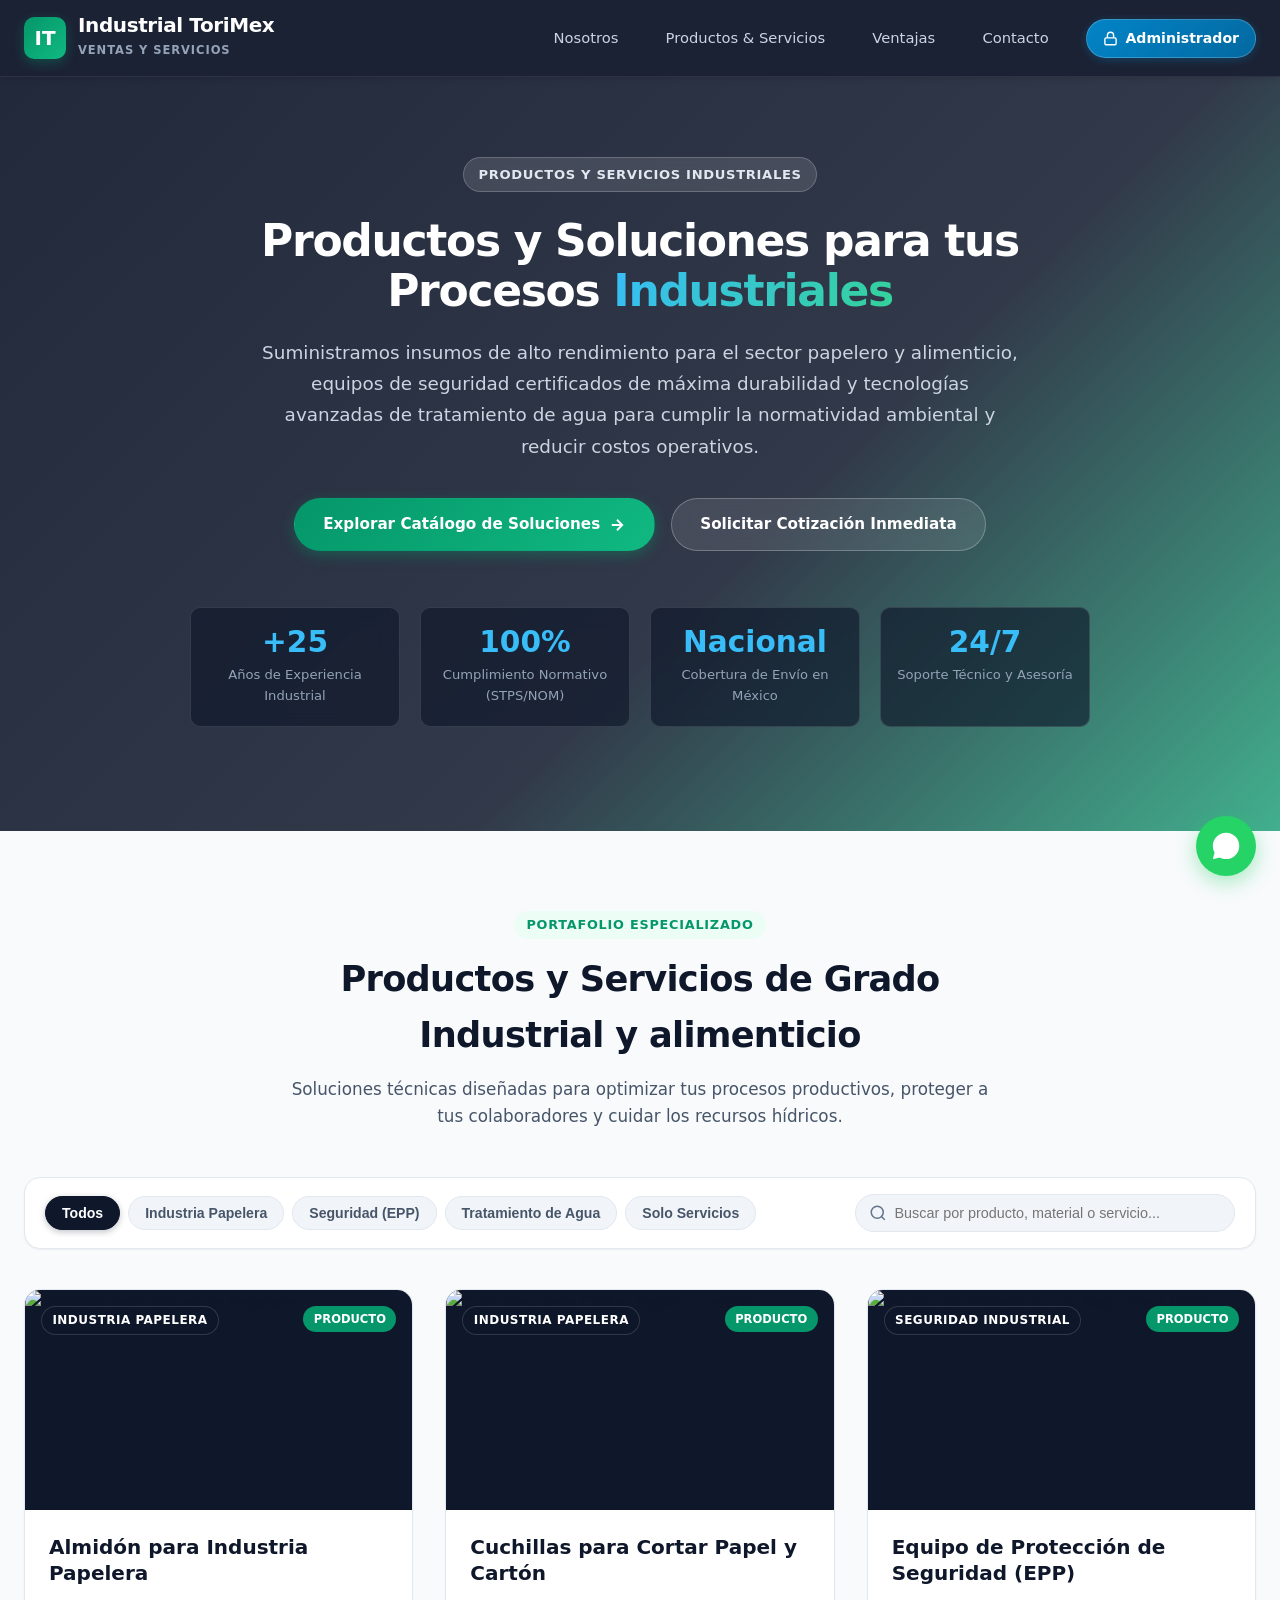
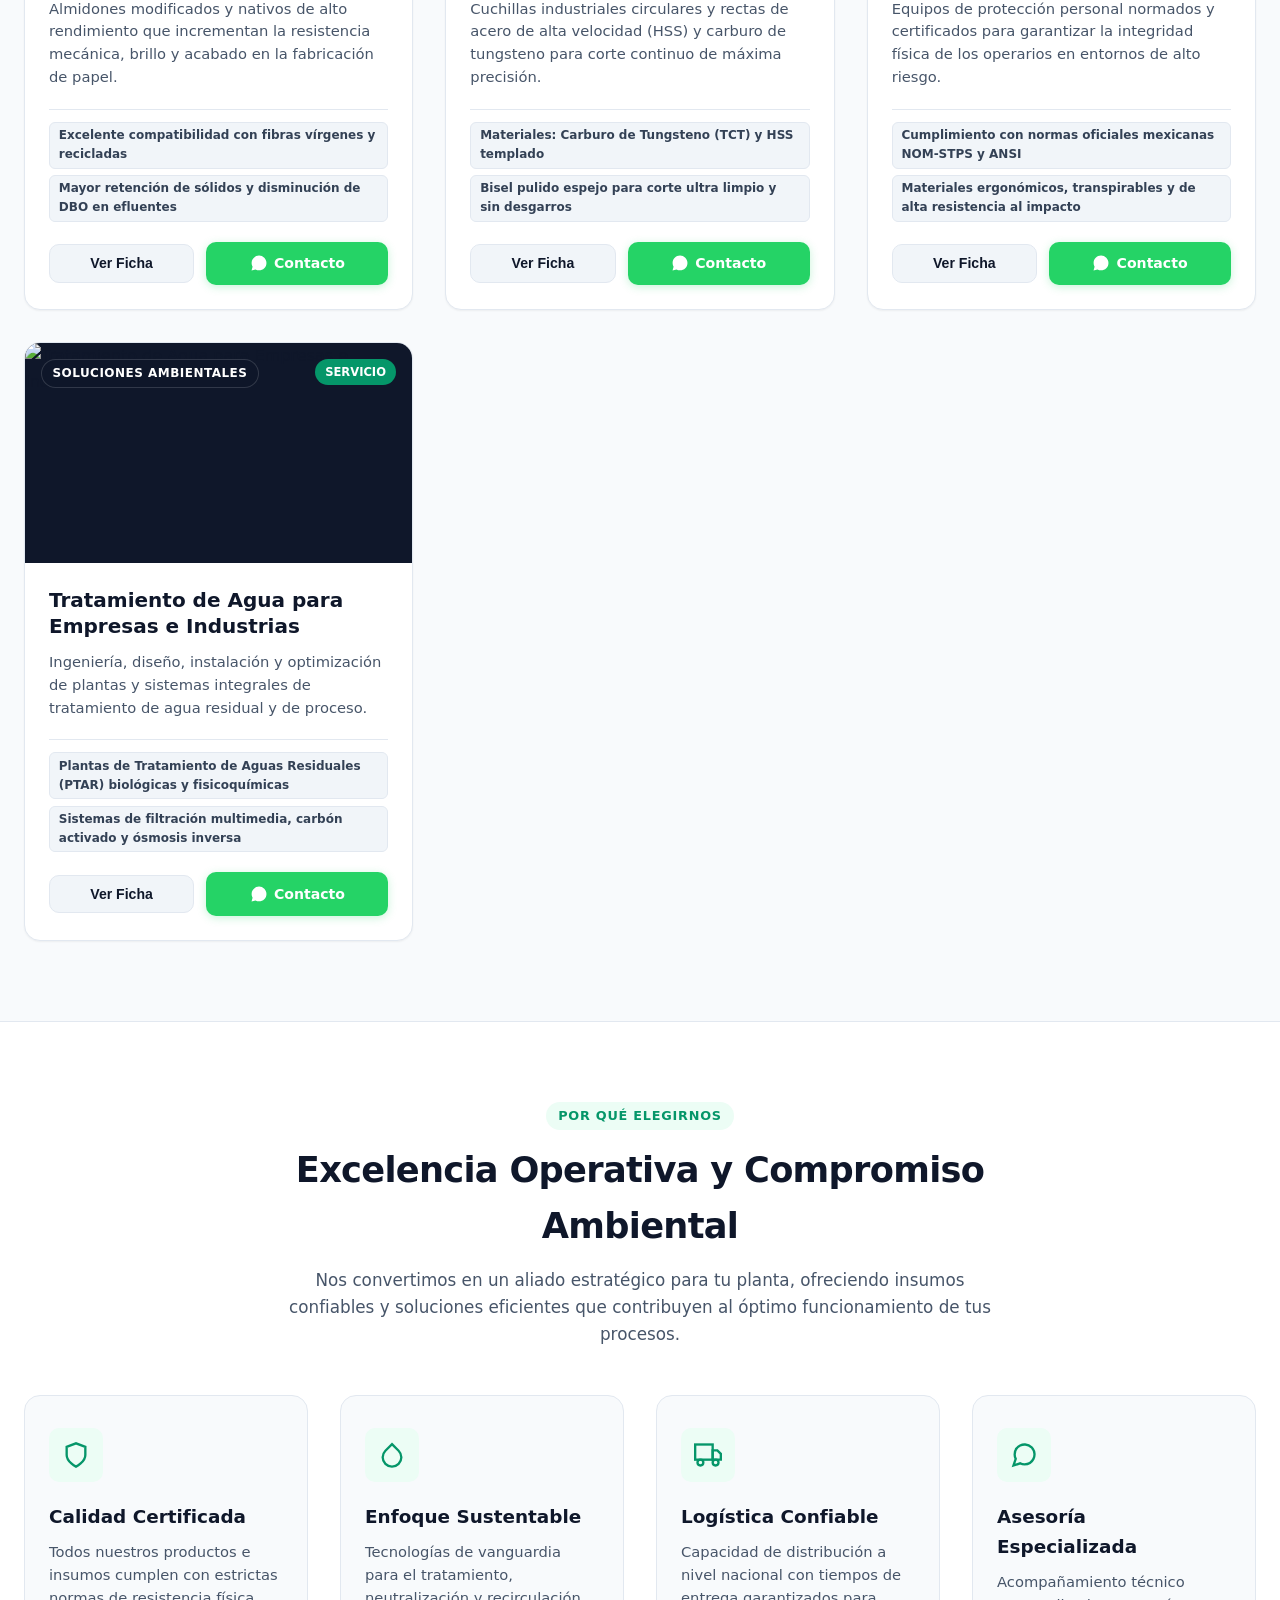
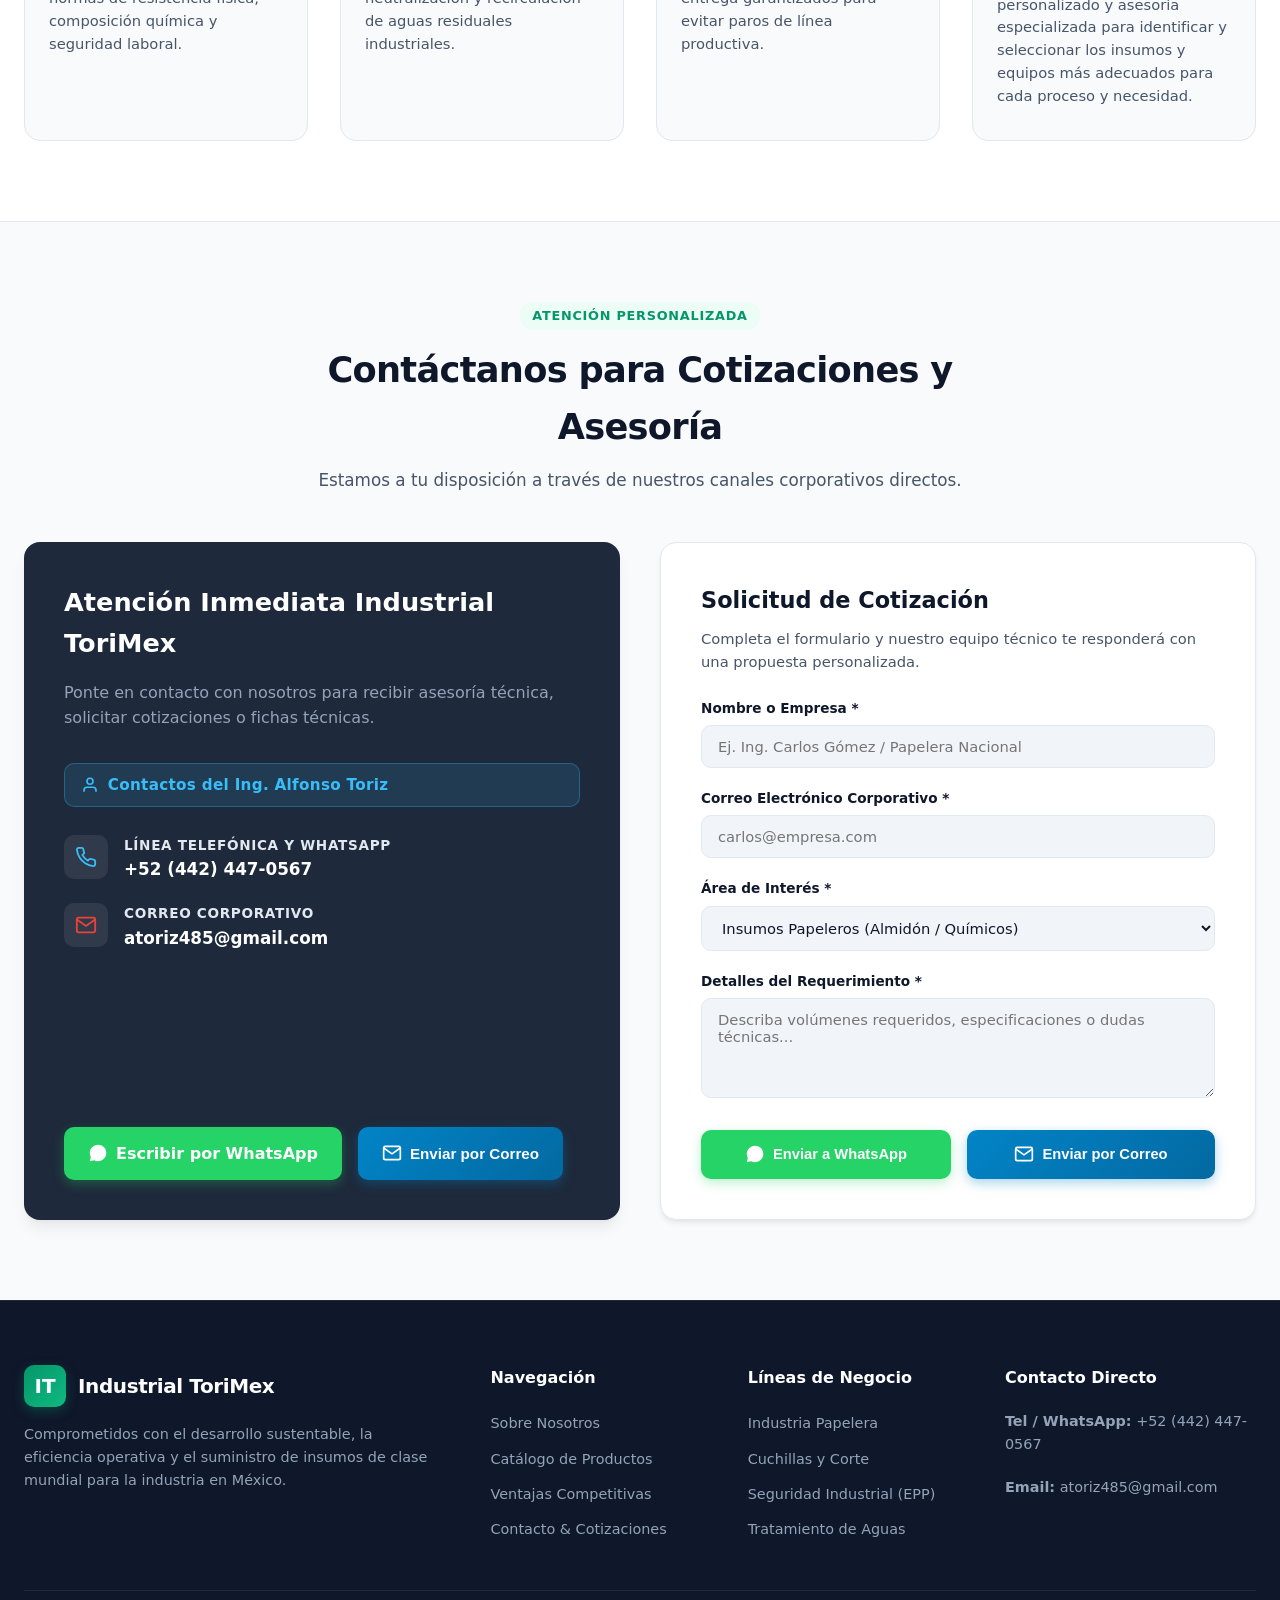
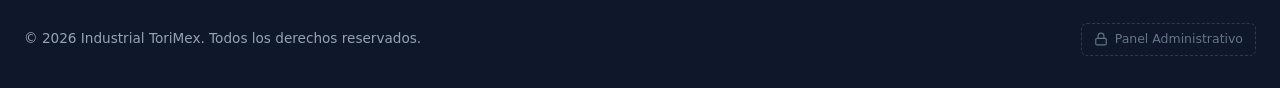
==== index.html @ c9fad685 "Actualizacion de catalago" ====
<!DOCTYPE html>
<html lang="es">
<head>
    <meta charset="UTF-8">
    <meta name="viewport" content="width=device-width, initial-scale=1.0">
    <title>Industrial ToriMex | Insumos Papeleros, Seguridad Industrial y Tratamiento de Agua</title>
    <meta name="description" content="Suministro de insumos especializados para la industria papelera, equipo de protección personal (EPP) y soluciones avanzadas de tratamiento de agua industrial en México.">
    <meta name="theme-color" content="#0F172A">
    
    <!-- Hojas de Estilo -->
    <link rel="stylesheet" href="css/main.css">
    
    <!-- Favicon SVG en línea -->
    <link rel="icon" href="data:image/svg+xml,<svg xmlns='http://www.w3.org/2000/svg' viewBox='0 0 100 100'><rect width='100' height='100' rx='20' fill='%23059669'/><text x='50%' y='65%' font-size='50' font-weight='800' fill='white' text-anchor='middle'>IT</text></svg>">
</head>
<body>

    <!-- ==========================================
         HEADER / NAVEGACIÓN CORPORATIVA
         ========================================== -->
    <header>
        <div class="header-container">
            <a href="#nosotros" class="logo-link">
                <div class="logo-badge">IT</div>
                <div class="logo-text">
                    <h1>Industrial ToriMex</h1>
                    <span>Ventas y Servicios</span>
                </div>
            </a>

            <button class="mobile-toggle" id="mobileMenuToggle" aria-label="Abrir Menú de Navegación">
                <svg viewBox="0 0 24 24" fill="none" stroke-width="2" stroke-linecap="round">
                    <line x1="3" y1="6" x2="21" y2="6"></line>
                    <line x1="3" y1="12" x2="21" y2="12"></line>
                    <line x1="3" y1="18" x2="21" y2="18"></line>
                </svg>
            </button>

            <nav>
                <ul id="navMenu">
                    <li><a href="#nosotros">Nosotros</a></li>
                    <li><a href="#catalogo">Productos & Servicios</a></li>
                    <li><a href="#por-que-nosotros">Ventajas</a></li>
                    <li><a href="#contacto">Contacto</a></li>
                    <li>
                        <a href="admin.html" class="nav-admin-btn" title="Acceder al Panel de Administración">
                            <svg width="15" height="15" viewBox="0 0 24 24" fill="none" stroke="currentColor" stroke-width="2.2"><rect x="3" y="11" width="18" height="11" rx="2" ry="2"></rect><path d="M7 11V7a5 5 0 0 1 10 0v4"></path></svg>
                            Administrador
                        </a>
                    </li>
                </ul>
            </nav>
        </div>
    </header>

    <!-- ==========================================
         HERO SECTION / PROPUESTA DE VALOR
         ========================================== -->
    <section id="nosotros" class="hero">
        <div class="hero-content">
            <div class="hero-badge">
                <span>Productos y Servicios Industriales</span>
            </div>
            <h2>Productos y Soluciones para tus Procesos <span class="highlight">Industriales</span></h2>
            <p>Suministramos insumos de alto rendimiento para el sector papelero y alimenticio, equipos de seguridad certificados de máxima durabilidad y tecnologías avanzadas de tratamiento de agua para cumplir la normatividad ambiental y reducir costos operativos.</p>
            
            <div class="hero-buttons">
                <a href="#catalogo" class="btn btn-primary">
                    Explorar Catálogo de Soluciones
                    <svg width="18" height="18" viewBox="0 0 24 24" fill="none" stroke="currentColor" stroke-width="2.5"><path d="M5 12h14M12 5l7 7-7 7"/></svg>
                </a>
                <a href="#contacto" class="btn btn-secondary">
                    Solicitar Cotización Inmediata
                </a>
            </div>

            <!-- KPIs de Confianza y Solidez -->
            <div class="hero-metrics">
                <div class="metric-card">
                    <div class="metric-num">+25</div>
                    <div class="metric-label">Años de Experiencia Industrial</div>
                </div>
                <div class="metric-card">
                    <div class="metric-num">100%</div>
                    <div class="metric-label">Cumplimiento Normativo (STPS/NOM)</div>
                </div>
                <div class="metric-card">
                    <div class="metric-num">Nacional</div>
                    <div class="metric-label">Cobertura de Envío en México</div>
                </div>
                <div class="metric-card">
                    <div class="metric-num">24/7</div>
                    <div class="metric-label">Soporte Técnico y Asesoría</div>
                </div>
            </div>
        </div>
    </section>

    <!-- ==========================================
         SECCIÓN DE CATÁLOGO DINÁMICO
         ========================================== -->
    <section id="catalogo" class="section-container">
        <div class="section-header">
            <span class="section-tag">Portafolio Especializado</span>
            <h2 class="section-title">Productos y Servicios de Grado Industrial y alimenticio</h2>
            <p class="section-desc">Soluciones técnicas diseñadas para optimizar tus procesos productivos, proteger a tus colaboradores y cuidar los recursos hídricos.</p>
        </div>

        <!-- Barra interactiva de filtros y búsqueda -->
        <div class="catalog-controls">
            <div class="filter-group">
                <button class="filter-btn active" data-category="todos">Todos</button>
                <button class="filter-btn" data-category="papelera">Industria Papelera</button>
                <button class="filter-btn" data-category="seguridad">Seguridad (EPP)</button>
                <button class="filter-btn" data-category="ambiental">Tratamiento de Agua</button>
                <button class="filter-btn" data-category="servicios">Solo Servicios</button>
            </div>

            <div class="search-box">
                <svg class="search-icon" width="18" height="18" viewBox="0 0 24 24" fill="none" stroke="currentColor" stroke-width="2"><circle cx="11" cy="11" r="8"></circle><line x1="21" y1="21" x2="16.65" y2="16.65"></line></svg>
                <input type="text" id="searchInput" placeholder="Buscar por producto, material o servicio...">
            </div>
        </div>

        <!-- Rejilla reactiva donde se inyectan las tarjetas desde js/app.js -->
        <div id="catalogGrid" class="catalog-grid">
            <!-- Renderizado dinámico -->
        </div>
    </section>

    <!-- ==========================================
         SECCIÓN DE VENTAJAS COMPETITIVAS
         ========================================== -->
    <section id="por-que-nosotros" class="why-us-section">
        <div class="section-container">
            <div class="section-header">
                <span class="section-tag">Por Qué Elegirnos</span>
                <h2 class="section-title">Excelencia Operativa y Compromiso Ambiental</h2>
                <p class="section-desc">Nos convertimos en un aliado estratégico para tu planta, ofreciendo insumos confiables y soluciones eficientes que contribuyen al óptimo funcionamiento de tus procesos.</p>
            </div>

            <div class="features-grid">
                <div class="feature-box">
                    <div class="feature-icon-wrap">
                        <svg width="28" height="28" viewBox="0 0 24 24" fill="none" stroke="currentColor" stroke-width="2"><path d="M12 22s8-4 8-10V5l-8-3-8 3v7c0 6 8 10 8 10z"/></svg>
                    </div>
                    <h3>Calidad Certificada</h3>
                    <p>Todos nuestros productos e insumos cumplen con estrictas normas de resistencia física, composición química y seguridad laboral.</p>
                </div>

                <div class="feature-box">
                    <div class="feature-icon-wrap">
                        <svg width="28" height="28" viewBox="0 0 24 24" fill="none" stroke="currentColor" stroke-width="2"><path d="M12 2.69l5.66 5.66a8 8 0 1 1-11.31 0z"/></svg>
                    </div>
                    <h3>Enfoque Sustentable</h3>
                    <p>Tecnologías de vanguardia para el tratamiento, neutralización y recirculación de aguas residuales industriales.</p>
                </div>

                <div class="feature-box">
                    <div class="feature-icon-wrap">
                        <svg width="28" height="28" viewBox="0 0 24 24" fill="none" stroke="currentColor" stroke-width="2"><rect x="1" y="3" width="15" height="13"></rect><polygon points="16 8 20 8 23 11 23 16 16 16 16 8"></polygon><circle cx="5.5" cy="18.5" r="2.5"></circle><circle cx="18.5" cy="18.5" r="2.5"></circle></svg>
                    </div>
                    <h3>Logística Confiable</h3>
                    <p>Capacidad de distribución a nivel nacional con tiempos de entrega garantizados para evitar paros de línea productiva.</p>
                </div>

                <div class="feature-box">
                    <div class="feature-icon-wrap">
                        <svg width="28" height="28" viewBox="0 0 24 24" fill="none" stroke="currentColor" stroke-width="2"><path d="M21 11.5a8.38 8.38 0 0 1-.9 3.8 8.5 8.5 0 0 1-7.6 4.7 8.38 8.38 0 0 1-3.8-.9L3 21l1.9-5.7a8.38 8.38 0 0 1-.9-3.8 8.5 8.5 0 0 1 4.7-7.6 8.38 8.38 0 0 1 3.8-.9h.5a8.48 8.48 0 0 1 8 8v.5z"/></svg>
                    </div>
                    <h3>Asesoría Especializada</h3>
                    <p>Acompañamiento técnico personalizado y asesoría especializada para identificar y seleccionar los insumos y equipos más adecuados para cada proceso y necesidad.</p>
                </div>
            </div>
        </div>
    </section>

    <!-- ==========================================
         SECCIÓN DE CONTACTO
         ========================================== -->
    <section id="contacto" class="section-container">
        <div class="section-header">
            <span class="section-tag">Atención Personalizada</span>
            <h2 class="section-title">Contáctanos para Cotizaciones y Asesoría</h2>
            <p class="section-desc">Estamos a tu disposición a través de nuestros canales corporativos directos.</p>
        </div>

        <div class="contact-grid">
            <!-- Tarjeta de canales directos -->
            <div class="contact-info-card">
                <div>
                    <h3>Atención Inmediata Industrial ToriMex</h3>
                    <p>Ponte en contacto con nosotros para recibir asesoría técnica, solicitar cotizaciones o fichas técnicas.</p>
                    
                    <div class="contact-channels">
                        <!-- Contacto Directo Personalizado -->
                        <div class="contact-lead-person">
                            <svg width="18" height="18" viewBox="0 0 24 24" fill="none" stroke="currentColor" stroke-width="2.2"><path d="M20 21v-2a4 4 0 0 0-4-4H8a4 4 0 0 0-4 4v2"></path><circle cx="12" cy="7" r="4"></circle></svg>
                            <span>Contactos del Ing. Alfonso Toriz</span>
                        </div>

                        <div class="channel-item">
                            <div class="channel-icon">
                                <svg width="22" height="22" viewBox="0 0 24 24" fill="none" stroke="currentColor" stroke-width="2"><path d="M22 16.92v3a2 2 0 0 1-2.18 2 19.79 19.79 0 0 1-8.63-3.07 19.5 19.5 0 0 1-6-6 19.79 19.79 0 0 1-3.07-8.67A2 2 0 0 1 4.11 2h3a2 2 0 0 1 2 1.72 12.84 12.84 0 0 0 .7 2.81 2 2 0 0 1-.45 2.11L8.09 9.91a16 16 0 0 0 6 6l1.27-1.27a2 2 0 0 1 2.11-.45 12.84 12.84 0 0 0 2.81.7A2 2 0 0 1 22 16.92z"/></svg>
                            </div>
                            <div class="channel-text">
                                <strong>Línea Telefónica y WhatsApp</strong>
                                <a href="https://wa.me/5214424470567?text=Hola%2C%20buen%20d%C3%ADa.%20Me%20gustar%C3%ADa%20obtener%20m%C3%A1s%20informaci%C3%B3n%20sobre.%20%C2%BFPodr%C3%ADan%20proporcionarme%20detalles%2C%20por%20favor%3F%20%C2%A1Gracias!" target="_blank" rel="noopener noreferrer">+52 (442) 447-0567</a>
                            </div>
                        </div>

                        <div class="channel-item">
                            <div class="channel-icon" style="color: #EA4335;">
                                <svg width="22" height="22" viewBox="0 0 24 24" fill="none" stroke="currentColor" stroke-width="2"><path d="M4 4h16c1.1 0 2 .9 2 2v12c0 1.1-.9 2-2 2H4c-1.1 0-2-.9-2-2V6c0-1.1.9-2 2-2z"></path><polyline points="22,6 12,13 2,6"></polyline></svg>
                            </div>
                            <div class="channel-text">
                                <strong>Correo Corporativo</strong>
                                <a href="#" id="linkCorporateMail">atoriz485@gmail.com</a>
                            </div>
                        </div>

                    </div>
                </div>

                <div class="contact-direct-actions">
                    <a href="https://wa.me/5214424470567?text=Hola%2C%20buen%20d%C3%ADa.%20Me%20gustar%C3%ADa%20obtener%20m%C3%A1s%20informaci%C3%B3n%20sobre.%20%C2%BFPodr%C3%ADan%20proporcionarme%20detalles%2C%20por%20favor%3F%20%C2%A1Gracias!" target="_blank" rel="noopener noreferrer" class="btn-contact-wa">
                        <svg width="20" height="20" viewBox="0 0 24 24" fill="currentColor"><path d="M12.04 2c-5.46 0-9.91 4.45-9.91 9.91 0 1.75.46 3.45 1.32 4.95L2.05 22l5.25-1.38c1.45.79 3.08 1.21 4.74 1.21 5.46 0 9.91-4.45 9.91-9.91 0-2.65-1.03-5.14-2.9-7.01A9.816 9.816 0 0012.04 2z"/></svg>
                        Escribir por WhatsApp
                    </a>
                    <button type="button" id="btnContactEmailGeneral" class="btn btn-contact-email-choice">
                        <svg width="20" height="20" viewBox="0 0 24 24" fill="none" stroke="currentColor" stroke-width="2"><path d="M4 4h16c1.1 0 2 .9 2 2v12c0 1.1-.9 2-2 2H4c-1.1 0-2-.9-2-2V6c0-1.1.9-2 2-2z"></path><polyline points="22,6 12,13 2,6"></polyline></svg>
                        Enviar por Correo
                    </button>
                </div>
            </div>

            <!-- Formulario de solicitud rápida -->
            <div class="contact-form-card">
                <h3>Solicitud de Cotización</h3>
                <p>Completa el formulario y nuestro equipo técnico te responderá con una propuesta personalizada.</p>

                <form id="contactForm">
                    <div class="form-group">
                        <label class="form-label" for="contactName">Nombre o Empresa *</label>
                        <input type="text" id="contactName" class="form-input" placeholder="Ej. Ing. Carlos Gómez / Papelera Nacional" required>
                    </div>

                    <div class="form-group">
                        <label class="form-label" for="contactEmail">Correo Electrónico Corporativo *</label>
                        <input type="email" id="contactEmail" class="form-input" placeholder="carlos@empresa.com" required>
                    </div>

                    <div class="form-group">
                        <label class="form-label" for="contactTopic">Área de Interés *</label>
                        <select id="contactTopic" class="form-select" required>
                            <option value="Insumos Papeleros (Almidón / Químicos)">Insumos Papeleros (Almidón / Químicos)</option>
                            <option value="Cuchillas de Corte Industrial">Cuchillas de Corte Industrial</option>
                            <option value="Equipos de Protección Personal (EPP)">Equipos de Protección Personal (EPP)</option>
                            <option value="Tratamiento de Agua Residual / PTAR">Tratamiento de Agua Residual / PTAR</option>
                            <option value="Consulta General / Otro">Consulta General / Otro</option>
                        </select>
                    </div>

                    <div class="form-group">
                        <label class="form-label" for="contactMessage">Detalles del Requerimiento *</label>
                        <textarea id="contactMessage" class="form-textarea" placeholder="Describa volúmenes requeridos, especificaciones o dudas técnicas..." required></textarea>
                    </div>

                    <div class="form-submit-actions">
                        <button type="button" id="btnSubmitWhatsApp" class="btn btn-contact-wa">
                            <svg width="20" height="20" viewBox="0 0 24 24" fill="currentColor"><path d="M12.04 2c-5.46 0-9.91 4.45-9.91 9.91 0 1.75.46 3.45 1.32 4.95L2.05 22l5.25-1.38c1.45.79 3.08 1.21 4.74 1.21 5.46 0 9.91-4.45 9.91-9.91 0-2.65-1.03-5.14-2.9-7.01A9.816 9.816 0 0012.04 2z"/></svg>
                            Enviar a WhatsApp
                        </button>
                        <button type="button" id="btnSubmitEmail" class="btn btn-contact-email-choice">
                            <svg width="20" height="20" viewBox="0 0 24 24" fill="none" stroke="currentColor" stroke-width="2"><path d="M4 4h16c1.1 0 2 .9 2 2v12c0 1.1-.9 2-2 2H4c-1.1 0-2-.9-2-2V6c0-1.1.9-2 2-2z"></path><polyline points="22,6 12,13 2,6"></polyline></svg>
                            Enviar por Correo
                        </button>
                    </div>
                </form>
            </div>
        </div>
    </section>

    <!-- ==========================================
         MODAL DE DETALLES Y FICHA TÉCNICA
         ========================================== -->
    <div id="detailModal" class="modal-overlay" role="dialog" aria-modal="true">
        <div class="modal-content">
            <button class="modal-close-btn" id="modalCloseBtn" aria-label="Cerrar modal">&times;</button>
            <div class="modal-grid">
                <div class="modal-img-wrap">
                    <img id="modalImage" src="" alt="Vista del producto">
                </div>
                <div class="modal-info">
                    <span id="modalBadge" class="modal-badge">Categoría</span>
                    <h2 id="modalTitle" class="modal-title">Nombre del Producto</h2>
                    <p id="modalDesc" class="modal-desc">Descripción completa y detallada...</p>
                    
                    <h3 class="modal-specs-title">Aspectos Técnicos y Beneficios:</h3>
                    <ul id="modalSpecsList" class="modal-specs-list">
                        <!-- Items inyectados dinámicamente -->
                    </ul>

                    <div class="modal-actions">
                        <a id="modalWhatsAppBtn" href="#" target="_blank" rel="noopener noreferrer" class="btn-whatsapp-quote" style="flex: 1;">
                            <svg width="18" height="18" viewBox="0 0 24 24" fill="currentColor"><path d="M12.04 2c-5.46 0-9.91 4.45-9.91 9.91 0 1.75.46 3.45 1.32 4.95L2.05 22l5.25-1.38c1.45.79 3.08 1.21 4.74 1.21 5.46 0 9.91-4.45 9.91-9.91 0-2.65-1.03-5.14-2.9-7.01A9.816 9.816 0 0012.04 2z"/></svg>
                            Contacto WhatsApp
                        </a>
                        <button type="button" id="modalMailBtn" class="btn-details" style="flex: 1; display: inline-flex; align-items: center; justify-content: center; gap: 0.4rem; cursor: pointer;">
                            <svg width="18" height="18" viewBox="0 0 24 24" fill="none" stroke="currentColor" stroke-width="2"><path d="M4 4h16c1.1 0 2 .9 2 2v12c0 1.1-.9 2-2 2H4c-1.1 0-2-.9-2-2V6c0-1.1.9-2 2-2z"></path><polyline points="22,6 12,13 2,6"></polyline></svg>
                            Contacto Correo
                        </button>
                    </div>
                </div>
            </div>
        </div>
    </div>

    <!-- ==========================================
         BOTÓN FLOTANTE DE WHATSAPP
         ========================================== -->
    <a href="https://wa.me/5214424470567?text=Hola%2C%20buen%20d%C3%ADa.%20Me%20gustar%C3%ADa%20obtener%20m%C3%A1s%20informaci%C3%B3n%20sobre.%20%C2%BFPodr%C3%ADan%20proporcionarme%20detalles%2C%20por%20favor%3F%20%C2%A1Gracias!" target="_blank" rel="noopener noreferrer" class="floating-whatsapp" aria-label="Contactar por WhatsApp">
        <span class="floating-tooltip">¿Dudas? ¡Escríbenos en WhatsApp!</span>
        <svg viewBox="0 0 24 24">
            <path d="M12.04 2c-5.46 0-9.91 4.45-9.91 9.91 0 1.75.46 3.45 1.32 4.95L2.05 22l5.25-1.38c1.45.79 3.08 1.21 4.74 1.21 5.46 0 9.91-4.45 9.91-9.91 0-2.65-1.03-5.14-2.9-7.01A9.816 9.816 0 0012.04 2z"/>
        </svg>
    </a>

    <!-- ==========================================
         FOOTER CORPORATIVO
         ========================================== -->
    <footer>
        <div class="footer-container">
            <div class="footer-col">
                <div class="logo-link" style="margin-bottom: 1rem;">
                    <div class="logo-badge">IT</div>
                    <div class="logo-text">
                        <h1 style="color: #FFFFFF;">Industrial ToriMex</h1>
                    </div>
                </div>
                <p>Comprometidos con el desarrollo sustentable, la eficiencia operativa y el suministro de insumos de clase mundial para la industria en México.</p>
            </div>

            <div class="footer-col">
                <h4>Navegación</h4>
                <ul class="footer-links">
                    <li><a href="#nosotros">Sobre Nosotros</a></li>
                    <li><a href="#catalogo">Catálogo de Productos</a></li>
                    <li><a href="#por-que-nosotros">Ventajas Competitivas</a></li>
                    <li><a href="#contacto">Contacto & Cotizaciones</a></li>
                </ul>
            </div>

            <div class="footer-col">
                <h4>Líneas de Negocio</h4>
                <ul class="footer-links">
                    <li><a href="#catalogo">Industria Papelera</a></li>
                    <li><a href="#catalogo">Cuchillas y Corte</a></li>
                    <li><a href="#catalogo">Seguridad Industrial (EPP)</a></li>
                    <li><a href="#catalogo">Tratamiento de Aguas</a></li>
                </ul>
            </div>

            <div class="footer-col">
                <h4>Contacto Directo</h4>
                <p><strong>Tel / WhatsApp:</strong> +52 (442) 447-0567</p>
                <p><strong>Email:</strong> <a href="#" id="linkFooterMail" style="color: #94A3B8;">atoriz485@gmail.com</a></p>
            </div>
        </div>

        <div class="footer-bottom">
            <p>&copy; 2026 Industrial ToriMex. Todos los derechos reservados.</p>
            <div>
                <!-- Enlace seguro para administración -->
                <a href="admin.html" class="admin-access-link" title="Acceso al panel de administración">
                    <svg width="14" height="14" viewBox="0 0 24 24" fill="none" stroke="currentColor" stroke-width="2"><rect x="3" y="11" width="18" height="11" rx="2" ry="2"></rect><path d="M7 11V7a5 5 0 0 1 10 0v4"></path></svg>
                    Panel Administrativo
                </a>
            </div>
        </div>
    </footer>

    <!-- ==========================================
         MODAL SELECTOR DE CORREO (GMAIL / OUTLOOK)
         ========================================== -->
    <div id="emailChoiceModal" class="modal-overlay" role="dialog" aria-modal="true">
        <div class="email-choice-card">
            <button class="modal-close-btn" id="emailChoiceCloseBtn" aria-label="Cerrar">&times;</button>
            <div class="email-choice-header">
                <div class="email-choice-icon">
                    <svg width="26" height="26" viewBox="0 0 24 24" fill="none" stroke="currentColor" stroke-width="2"><path d="M4 4h16c1.1 0 2 .9 2 2v12c0 1.1-.9 2-2 2H4c-1.1 0-2-.9-2-2V6c0-1.1.9-2 2-2z"></path><polyline points="22,6 12,13 2,6"></polyline></svg>
                </div>
                <h3>¿Cómo prefieres enviar tu correo?</h3>
                <p>Elige tu plataforma preferida para abrir la redacción directa con tu mensaje preparado:</p>
            </div>

            <div class="email-providers-grid">
                <!-- Opción 1: Gmail -->
                <button type="button" id="choiceGmailBtn" class="provider-btn provider-gmail">
                    <div class="provider-icon-wrap">
                        <svg width="22" height="22" viewBox="0 0 24 24" fill="currentColor"><path d="M24 5.457v13.909c0 .904-.732 1.636-1.636 1.636h-3.819V11.73L12 16.64l-6.545-4.91v9.273H1.636A1.636 1.636 0 0 1 0 19.366V5.457c0-2.023 2.309-3.178 3.927-1.964L5.455 4.64 12 9.548l6.545-4.91 1.528-1.145C21.69 2.28 24 3.434 24 5.457z"/></svg>
                    </div>
                    <div class="provider-info">
                        <strong>Contactar por Gmail</strong>
                        <span>Abrir directamente en Google Mail</span>
                    </div>
                    <span class="provider-arrow">→</span>
                </button>

                <!-- Opción 2: Outlook -->
                <button type="button" id="choiceOutlookBtn" class="provider-btn provider-outlook">
                    <div class="provider-icon-wrap">
                        <svg width="22" height="22" viewBox="0 0 24 24" fill="currentColor"><path d="M24 12c0-6.627-5.373-12-12-12S0 5.373 0 12s5.373 12 12 12 12-5.373 12-12zm-12.75 4.5v-9h2.25v9h-2.25zm5.25-4.5c0 1.242-1.008 2.25-2.25 2.25s-2.25-1.008-2.25-2.25 1.008-2.25 2.25-2.25 2.25 1.008 2.25 2.25z"/></svg>
                    </div>
                    <div class="provider-info">
                        <strong>Contactar por Outlook</strong>
                        <span>Abrir en Microsoft Outlook Web (Hotmail / Office 365)</span>
                    </div>
                    <span class="provider-arrow">→</span>
                </button>

                <!-- Opción 3: Aplicación Predeterminada -->
                <button type="button" id="choiceDefaultAppBtn" class="provider-btn provider-app">
                    <div class="provider-icon-wrap">
                        <svg width="20" height="20" viewBox="0 0 24 24" fill="none" stroke="currentColor" stroke-width="2"><path d="M4 4h16c1.1 0 2 .9 2 2v12c0 1.1-.9 2-2 2H4c-1.1 0-2-.9-2-2V6c0-1.1.9-2 2-2z"></path><polyline points="22,6 12,13 2,6"></polyline></svg>
                    </div>
                    <div class="provider-info">
                        <strong>Otra Aplicación de Correo</strong>
                        <span>Abrir en la app de correo de tu equipo (Windows Mail, Mac, etc.)</span>
                    </div>
                    <span class="provider-arrow">→</span>
                </button>
            </div>
        </div>
    </div>

    <!-- ==========================================
         CONEXIÓN CON BASE DE DATOS (GOOGLE SHEETS)
         ========================================== -->
    <script>
        // URL oficial de Google Apps Script para sincronizar el catálogo
        window.TORIMEX_DB_URL = "https://script.google.com/macros/s/AKfycbwUvHc7aX54b55vd0xGRrrqBdZq8Q-_Esbo7JJpLprOfjSujFWGPUw5fCn9MwVoAxy4/exec";
    </script>
    <script src="js/catalog-data.js"></script>
    <script src="js/app.js"></script>
</body>
</html>
---- css/main.css ----
/* ==========================================================================
   INDUSTRIAL TORIMEX - ESTILOS CORPORATIVOS B2B
   Diseño moderno, responsivo y de alto impacto
   ========================================================================== */

:root {
    /* Paleta Corporativa Principal */
    --primary-navy: #0F172A;       /* Slate 900 - Solidez y profesionalismo */
    --navy-surface: #1E293B;       /* Slate 800 - Fondos oscuros / Navbar */
    --navy-light: #334155;         /* Slate 700 */
    
    /* Acentos Industriales y Sostenibilidad */
    --emerald-green: #059669;      /* Verde sustentable / Tratamiento de agua */
    --emerald-hover: #047857;
    --emerald-soft: #ECFDF5;       /* Fondo tenue para badges ecológicos */
    
    --accent-blue: #0284C7;        /* Azul técnico para botones secundarios */
    --accent-blue-hover: #0369A1;
    
    --whatsapp-green: #25D366;     /* Color oficial WhatsApp */
    --whatsapp-hover: #20BA5A;
    
    /* Neutros y Fondos */
    --bg-main: #F8FAFC;            /* Gris pizarra ultra claro para descanso visual */
    --bg-card: #FFFFFF;            /* Blanco puro para tarjetas */
    --bg-subtle: #F1F5F9;
    --text-primary: #0F172A;       /* Texto principal de alto contraste */
    --text-secondary: #475569;     /* Texto de apoyo */
    --text-muted: #64748B;         /* Metadatos */
    --text-light: #F8FAFC;         /* Texto sobre fondos oscuros */
    
    --border-color: #E2E8F0;
    --border-focus: #38BDF8;
    
    /* Sombras Elevadas y Suaves */
    --shadow-sm: 0 1px 2px 0 rgba(0, 0, 0, 0.05);
    --shadow-md: 0 4px 6px -1px rgba(0, 0, 0, 0.07), 0 2px 4px -2px rgba(0, 0, 0, 0.05);
    --shadow-lg: 0 10px 15px -3px rgba(0, 0, 0, 0.08), 0 4px 6px -4px rgba(0, 0, 0, 0.04);
    --shadow-xl: 0 20px 25px -5px rgba(0, 0, 0, 0.1), 0 8px 10px -6px rgba(0, 0, 0, 0.04);
    
    /* Bordes y Transiciones */
    --radius-sm: 6px;
    --radius-md: 10px;
    --radius-lg: 16px;
    --radius-full: 9999px;
    --transition: all 0.25s cubic-bezier(0.4, 0, 0.2, 1);
}

/* Reset Moderno */
*, *::before, *::after {
    margin: 0;
    padding: 0;
    box-sizing: border-box;
}

html {
    scroll-behavior: smooth;
    font-size: 16px;
}

body {
    font-family: system-ui, -apple-system, BlinkMacSystemFont, 'Segoe UI', Roboto, Helvetica, Arial, sans-serif;
    background-color: var(--bg-main);
    color: var(--text-primary);
    line-height: 1.6;
    overflow-x: hidden;
    -webkit-font-smoothing: antialiased;
}

img {
    max-width: 100%;
    height: auto;
    display: block;
}

a {
    text-decoration: none;
    color: inherit;
    transition: var(--transition);
}

/* ==========================================================================
   HEADER Y NAVEGACIÓN
   ========================================================================== */
header {
    background-color: rgba(15, 23, 42, 0.95);
    backdrop-filter: blur(12px);
    -webkit-backdrop-filter: blur(12px);
    color: var(--text-light);
    position: sticky;
    top: 0;
    z-index: 1000;
    border-bottom: 1px solid rgba(255, 255, 255, 0.08);
    box-shadow: var(--shadow-md);
}

.header-container {
    max-width: 1280px;
    margin: 0 auto;
    padding: 0.9rem 1.5rem;
    display: flex;
    align-items: center;
    justify-content: space-between;
}

.logo-link {
    display: flex;
    align-items: center;
    gap: 0.75rem;
}

.logo-badge {
    background: linear-gradient(135deg, var(--emerald-green), #10B981);
    color: #FFFFFF;
    font-weight: 800;
    font-size: 1.25rem;
    width: 42px;
    height: 42px;
    border-radius: var(--radius-md);
    display: flex;
    align-items: center;
    justify-content: center;
    box-shadow: 0 4px 12px rgba(5, 150, 105, 0.35);
}

.logo-text h1 {
    font-size: 1.25rem;
    font-weight: 800;
    letter-spacing: -0.02em;
    color: #FFFFFF;
    line-height: 1.1;
}

.logo-text span {
    font-size: 0.72rem;
    color: #94A3B8;
    text-transform: uppercase;
    letter-spacing: 0.08em;
    font-weight: 600;
}

nav ul {
    display: flex;
    align-items: center;
    list-style: none;
    gap: 1.75rem;
}

nav ul li a {
    color: #CBD5E1;
    font-size: 0.92rem;
    font-weight: 500;
    padding: 0.4rem 0.6rem;
    border-radius: var(--radius-sm);
}

nav ul li a:hover,
nav ul li a.active {
    color: #FFFFFF;
    background-color: rgba(255, 255, 255, 0.08);
}

.nav-cta-btn {
    background-color: var(--emerald-green);
    color: #FFFFFF !important;
    padding: 0.5rem 1rem !important;
    border-radius: var(--radius-full) !important;
    font-weight: 600 !important;
    display: inline-flex;
    align-items: center;
    gap: 0.4rem;
    box-shadow: 0 2px 8px rgba(5, 150, 105, 0.3);
}

.nav-cta-btn:hover {
    background-color: var(--emerald-hover) !important;
    transform: translateY(-1px);
}

.nav-admin-btn {
    background: linear-gradient(135deg, #0284C7, #0369A1);
    color: #FFFFFF !important;
    padding: 0.45rem 1rem !important;
    border-radius: var(--radius-full) !important;
    font-weight: 600 !important;
    font-size: 0.88rem !important;
    display: inline-flex;
    align-items: center;
    gap: 0.45rem;
    box-shadow: 0 2px 8px rgba(2, 132, 199, 0.3);
    border: 1px solid rgba(255, 255, 255, 0.2);
    transition: var(--transition);
}

.nav-admin-btn:hover {
    background: linear-gradient(135deg, #0369A1, #075985) !important;
    transform: translateY(-1px);
    box-shadow: 0 4px 12px rgba(2, 132, 199, 0.45);
}

/* Botón Hamburguesa Móvil */
.mobile-toggle {
    display: none;
    background: none;
    border: none;
    color: #FFFFFF;
    cursor: pointer;
    padding: 0.5rem;
}

.mobile-toggle svg {
    width: 26px;
    height: 26px;
    stroke: currentColor;
}

/* ==========================================================================
   HERO SECTION
   ========================================================================== */
.hero {
    position: relative;
    background: linear-gradient(135deg, rgba(15, 23, 42, 0.92) 0%, rgba(15, 23, 42, 0.85) 60%, rgba(5, 150, 105, 0.75) 100%),
                url('https://images.unsplash.com/photo-1581091226825-a6a2a5aee158?auto=format&fit=crop&w=1920&q=80') center/cover no-repeat;
    color: var(--text-light);
    padding: 5rem 1.5rem 6.5rem;
    text-align: center;
}

.hero-content {
    max-width: 900px;
    margin: 0 auto;
}

.hero-badge {
    display: inline-flex;
    align-items: center;
    gap: 0.5rem;
    background: rgba(255, 255, 255, 0.12);
    border: 1px solid rgba(255, 255, 255, 0.2);
    backdrop-filter: blur(8px);
    padding: 0.35rem 0.9rem;
    border-radius: var(--radius-full);
    font-size: 0.82rem;
    font-weight: 600;
    color: #E2E8F0;
    margin-bottom: 1.5rem;
    text-transform: uppercase;
    letter-spacing: 0.05em;
}

.hero h2 {
    font-size: 2.75rem;
    font-weight: 800;
    line-height: 1.15;
    letter-spacing: -0.03em;
    margin-bottom: 1.25rem;
    color: #FFFFFF;
}

.hero h2 .highlight {
    background: linear-gradient(120deg, #38BDF8, #34D399);
    -webkit-background-clip: text;
    -webkit-text-fill-color: transparent;
}

.hero p {
    font-size: 1.15rem;
    color: #CBD5E1;
    max-width: 760px;
    margin: 0 auto 2.25rem;
    line-height: 1.7;
}

.hero-buttons {
    display: flex;
    justify-content: center;
    gap: 1rem;
    flex-wrap: wrap;
    margin-bottom: 3.5rem;
}

/* Botones Principales */
.btn {
    display: inline-flex;
    align-items: center;
    justify-content: center;
    gap: 0.5rem;
    padding: 0.85rem 1.75rem;
    border-radius: var(--radius-full);
    font-weight: 600;
    font-size: 0.95rem;
    cursor: pointer;
    border: 1px solid transparent;
    transition: var(--transition);
}

.btn-primary {
    background: linear-gradient(135deg, var(--emerald-green), #10B981);
    color: #FFFFFF;
    box-shadow: 0 4px 14px rgba(5, 150, 105, 0.4);
}

.btn-primary:hover {
    background: linear-gradient(135deg, var(--emerald-hover), #059669);
    transform: translateY(-2px);
    box-shadow: 0 6px 20px rgba(5, 150, 105, 0.5);
}

.btn-secondary {
    background: rgba(255, 255, 255, 0.1);
    border-color: rgba(255, 255, 255, 0.25);
    color: #FFFFFF;
    backdrop-filter: blur(8px);
}

.btn-secondary:hover {
    background: rgba(255, 255, 255, 0.2);
    border-color: rgba(255, 255, 255, 0.4);
    transform: translateY(-2px);
}

/* Tarjetas de Métricas / Confianza (KPIs) */
.hero-metrics {
    display: grid;
    grid-template-columns: repeat(4, 1fr);
    gap: 1.25rem;
    max-width: 1080px;
    margin: 0 auto;
}

.metric-card {
    background: rgba(15, 23, 42, 0.65);
    border: 1px solid rgba(255, 255, 255, 0.12);
    backdrop-filter: blur(10px);
    padding: 1.25rem 1rem;
    border-radius: var(--radius-md);
    text-align: center;
    transition: var(--transition);
}

.metric-card:hover {
    background: rgba(15, 23, 42, 0.85);
    border-color: var(--emerald-green);
    transform: translateY(-3px);
}

.metric-num {
    font-size: 1.85rem;
    font-weight: 800;
    color: #38BDF8;
    line-height: 1;
    margin-bottom: 0.35rem;
}

.metric-label {
    font-size: 0.82rem;
    color: #94A3B8;
    font-weight: 500;
}

/* ==========================================================================
   SECCIONES Y CONTENEDORES
   ========================================================================== */
.section-container {
    max-width: 1280px;
    margin: 0 auto;
    padding: 5rem 1.5rem;
}

.section-header {
    text-align: center;
    max-width: 720px;
    margin: 0 auto 3rem;
}

.section-tag {
    display: inline-block;
    color: var(--emerald-green);
    background-color: var(--emerald-soft);
    padding: 0.25rem 0.75rem;
    border-radius: var(--radius-full);
    font-size: 0.8rem;
    font-weight: 700;
    text-transform: uppercase;
    letter-spacing: 0.06em;
    margin-bottom: 0.75rem;
}

.section-title {
    font-size: 2.2rem;
    font-weight: 800;
    color: var(--primary-navy);
    letter-spacing: -0.02em;
    margin-bottom: 0.75rem;
}

.section-desc {
    font-size: 1.05rem;
    color: var(--text-secondary);
}

/* ==========================================================================
   BARRA DE FILTROS Y BÚSQUEDA
   ========================================================================== */
.catalog-controls {
    display: flex;
    justify-content: space-between;
    align-items: center;
    flex-wrap: wrap;
    gap: 1.25rem;
    margin-bottom: 2.5rem;
    background: var(--bg-card);
    padding: 1rem 1.25rem;
    border-radius: var(--radius-lg);
    box-shadow: var(--shadow-sm);
    border: 1px solid var(--border-color);
}

.filter-group {
    display: flex;
    gap: 0.5rem;
    flex-wrap: wrap;
}

.filter-btn {
    background: var(--bg-subtle);
    border: 1px solid var(--border-color);
    color: var(--text-secondary);
    padding: 0.5rem 1rem;
    border-radius: var(--radius-full);
    font-size: 0.88rem;
    font-weight: 600;
    cursor: pointer;
    transition: var(--transition);
}

.filter-btn:hover {
    background: #E2E8F0;
    color: var(--text-primary);
}

.filter-btn.active {
    background: var(--primary-navy);
    border-color: var(--primary-navy);
    color: #FFFFFF;
    box-shadow: 0 2px 6px rgba(15, 23, 42, 0.25);
}

.search-box {
    position: relative;
    min-width: 260px;
    flex-grow: 1;
    max-width: 380px;
}

.search-box input {
    width: 100%;
    padding: 0.6rem 1rem 0.6rem 2.4rem;
    border-radius: var(--radius-full);
    border: 1px solid var(--border-color);
    background: var(--bg-subtle);
    font-size: 0.9rem;
    color: var(--text-primary);
    transition: var(--transition);
}

.search-box input:focus {
    outline: none;
    border-color: var(--border-focus);
    background: #FFFFFF;
    box-shadow: 0 0 0 3px rgba(56, 189, 248, 0.18);
}

.search-icon {
    position: absolute;
    left: 0.85rem;
    top: 50%;
    transform: translateY(-50%);
    color: var(--text-muted);
    pointer-events: none;
}

/* ==========================================================================
   GRID DE PRODUCTOS Y SERVICIOS
   ========================================================================== */
.catalog-grid {
    display: grid;
    grid-template-columns: repeat(auto-fill, minmax(340px, 1fr));
    gap: 2rem;
}

.catalog-card {
    background: var(--bg-card);
    border-radius: var(--radius-lg);
    overflow: hidden;
    border: 1px solid var(--border-color);
    box-shadow: var(--shadow-sm);
    display: flex;
    flex-direction: column;
    transition: var(--transition);
    position: relative;
}

.catalog-card:hover {
    transform: translateY(-6px);
    box-shadow: var(--shadow-xl);
    border-color: #CBD5E1;
}

.card-img-wrap {
    position: relative;
    height: 220px;
    overflow: hidden;
    background-color: #0F172A;
}

.card-img-wrap img {
    width: 100%;
    height: 100%;
    object-fit: cover;
    transition: transform 0.45s ease;
}

.catalog-card:hover .card-img-wrap img {
    transform: scale(1.06);
}

.card-badge {
    position: absolute;
    top: 1rem;
    left: 1rem;
    background: rgba(15, 23, 42, 0.85);
    backdrop-filter: blur(6px);
    color: #FFFFFF;
    font-size: 0.75rem;
    font-weight: 700;
    text-transform: uppercase;
    padding: 0.25rem 0.65rem;
    border-radius: var(--radius-full);
    letter-spacing: 0.04em;
    border: 1px solid rgba(255, 255, 255, 0.15);
}

.card-type-tag {
    position: absolute;
    top: 1rem;
    right: 1rem;
    background: var(--emerald-green);
    color: #FFFFFF;
    font-size: 0.72rem;
    font-weight: 700;
    text-transform: uppercase;
    padding: 0.25rem 0.65rem;
    border-radius: var(--radius-full);
}

.card-body {
    padding: 1.5rem;
    display: flex;
    flex-direction: column;
    flex-grow: 1;
}

.card-title {
    font-size: 1.25rem;
    font-weight: 700;
    color: var(--primary-navy);
    line-height: 1.3;
    margin-bottom: 0.75rem;
}

.card-desc {
    font-size: 0.92rem;
    color: var(--text-secondary);
    line-height: 1.55;
    margin-bottom: 1.25rem;
    flex-grow: 1;
}

.card-specs-preview {
    margin-bottom: 1.25rem;
    padding-top: 0.75rem;
    border-top: 1px solid var(--border-color);
}

.specs-chip-list {
    display: flex;
    flex-wrap: wrap;
    gap: 0.4rem;
}

.specs-chip {
    background: var(--bg-subtle);
    color: var(--navy-light);
    font-size: 0.75rem;
    font-weight: 600;
    padding: 0.2rem 0.55rem;
    border-radius: var(--radius-sm);
    border: 1px solid #E2E8F0;
}

.card-actions {
    display: flex;
    gap: 0.75rem;
    align-items: center;
}

.btn-details {
    flex: 1;
    background: var(--bg-subtle);
    color: var(--primary-navy);
    border: 1px solid var(--border-color);
    font-size: 0.88rem;
    padding: 0.65rem 0.75rem;
    border-radius: var(--radius-md);
    font-weight: 600;
    cursor: pointer;
    text-align: center;
    transition: var(--transition);
}

.btn-details:hover {
    background: #E2E8F0;
    border-color: #CBD5E1;
}

.btn-whatsapp-quote {
    flex: 1.3;
    background-color: var(--whatsapp-green);
    color: #FFFFFF;
    font-size: 0.88rem;
    padding: 0.65rem 0.85rem;
    border-radius: var(--radius-md);
    font-weight: 700;
    display: inline-flex;
    align-items: center;
    justify-content: center;
    gap: 0.4rem;
    box-shadow: 0 2px 8px rgba(37, 211, 102, 0.25);
    transition: var(--transition);
}

.btn-whatsapp-quote:hover {
    background-color: var(--whatsapp-hover);
    transform: translateY(-1px);
    box-shadow: 0 4px 12px rgba(37, 211, 102, 0.35);
}

/* Empty state */
.catalog-empty {
    grid-column: 1 / -1;
    text-align: center;
    padding: 4rem 1.5rem;
    background: var(--bg-card);
    border-radius: var(--radius-lg);
    border: 1px dashed var(--border-color);
}

.catalog-empty h3 {
    font-size: 1.25rem;
    color: var(--text-primary);
    margin-bottom: 0.5rem;
}

.catalog-empty p {
    color: var(--text-muted);
}

/* ==========================================================================
   SECCIÓN DE VALOR / "¿POR QUÉ ELEGIRNOS?"
   ========================================================================== */
.why-us-section {
    background-color: #FFFFFF;
    border-top: 1px solid var(--border-color);
    border-bottom: 1px solid var(--border-color);
}

.features-grid {
    display: grid;
    grid-template-columns: repeat(auto-fit, minmax(250px, 1fr));
    gap: 2rem;
}

.feature-box {
    padding: 2rem 1.5rem;
    border-radius: var(--radius-lg);
    background: var(--bg-main);
    border: 1px solid var(--border-color);
    transition: var(--transition);
}

.feature-box:hover {
    transform: translateY(-4px);
    box-shadow: var(--shadow-md);
    border-color: var(--emerald-green);
}

.feature-icon-wrap {
    width: 54px;
    height: 54px;
    border-radius: var(--radius-md);
    background: var(--emerald-soft);
    color: var(--emerald-green);
    display: flex;
    align-items: center;
    justify-content: center;
    margin-bottom: 1.25rem;
}

.feature-box h3 {
    font-size: 1.15rem;
    font-weight: 700;
    color: var(--primary-navy);
    margin-bottom: 0.6rem;
}

.feature-box p {
    font-size: 0.92rem;
    color: var(--text-secondary);
    line-height: 1.55;
}

/* ==========================================================================
   SECCIÓN DE CONTACTO PROFESIONAL
   ========================================================================== */
.contact-grid {
    display: grid;
    grid-template-columns: 1fr 1fr;
    gap: 2.5rem;
}

.contact-info-card {
    background: var(--navy-surface);
    color: #FFFFFF;
    border-radius: var(--radius-lg);
    padding: 2.5rem;
    display: flex;
    flex-direction: column;
    justify-content: space-between;
    box-shadow: var(--shadow-lg);
}

.contact-info-card h3 {
    font-size: 1.6rem;
    font-weight: 800;
    margin-bottom: 1rem;
}

.contact-info-card p {
    color: #94A3B8;
    margin-bottom: 2rem;
    line-height: 1.6;
}

.contact-channels {
    display: flex;
    flex-direction: column;
    gap: 1.25rem;
}

.channel-item {
    display: flex;
    align-items: flex-start;
    gap: 1rem;
}

.channel-icon {
    width: 44px;
    height: 44px;
    border-radius: var(--radius-md);
    background: rgba(255, 255, 255, 0.08);
    display: flex;
    align-items: center;
    justify-content: center;
    flex-shrink: 0;
    color: #38BDF8;
}

.channel-text strong {
    display: block;
    font-size: 0.85rem;
    color: #E2E8F0;
    text-transform: uppercase;
    letter-spacing: 0.05em;
}

.channel-text a,
.channel-text span {
    font-size: 1.05rem;
    color: #FFFFFF;
    font-weight: 600;
}

.channel-text a:hover {
    color: #38BDF8;
}

.contact-direct-actions {
    margin-top: 2rem;
    display: flex;
    gap: 1rem;
    flex-wrap: wrap;
}

.btn-contact-wa {
    background-color: var(--whatsapp-green);
    color: #FFFFFF;
    font-weight: 700;
    padding: 0.85rem 1.5rem;
    border-radius: var(--radius-md);
    display: inline-flex;
    align-items: center;
    gap: 0.5rem;
    box-shadow: 0 4px 12px rgba(37, 211, 102, 0.3);
}

.btn-contact-wa:hover {
    background-color: var(--whatsapp-hover);
    transform: translateY(-2px);
}

.btn-contact-mail {
    background: rgba(255, 255, 255, 0.12);
    color: #FFFFFF;
    font-weight: 600;
    padding: 0.85rem 1.5rem;
    border-radius: var(--radius-md);
    display: inline-flex;
    align-items: center;
    gap: 0.5rem;
    border: 1px solid rgba(255, 255, 255, 0.2);
}

.btn-contact-mail:hover {
    background: rgba(255, 255, 255, 0.22);
    transform: translateY(-2px);
}

.btn-contact-gmail {
    background: #EA4335;
    color: #FFFFFF !important;
    font-weight: 700;
    padding: 0.85rem 1.5rem;
    border-radius: var(--radius-md);
    display: inline-flex;
    align-items: center;
    justify-content: center;
    gap: 0.5rem;
    border: none;
    box-shadow: 0 4px 12px rgba(234, 67, 53, 0.35);
    cursor: pointer;
    transition: var(--transition);
}

.btn-contact-gmail:hover {
    background: #D93025;
    transform: translateY(-2px);
    box-shadow: 0 6px 16px rgba(234, 67, 53, 0.45);
}

.contact-lead-person {
    display: inline-flex;
    align-items: center;
    gap: 0.55rem;
    background: rgba(56, 189, 248, 0.12);
    border: 1px solid rgba(56, 189, 248, 0.3);
    padding: 0.55rem 1rem;
    border-radius: var(--radius-md);
    color: #38BDF8;
    font-size: 0.95rem;
    font-weight: 700;
    margin-bottom: 0.5rem;
    letter-spacing: 0.02em;
}

.contact-lead-person svg {
    flex-shrink: 0;
}

.form-submit-actions {
    display: flex;
    gap: 1rem;
    flex-wrap: wrap;
    margin-top: 1.5rem;
}

.form-submit-actions .btn {
    flex: 1;
    min-width: 180px;
    cursor: pointer;
    font-size: 0.92rem;
}

/* Botón de Selección de Correo (Gmail / Outlook) */
.btn-contact-email-choice {
    background: linear-gradient(135deg, #0284C7, #0369A1);
    color: #FFFFFF !important;
    font-weight: 700;
    padding: 0.85rem 1.5rem;
    border-radius: var(--radius-md);
    display: inline-flex;
    align-items: center;
    justify-content: center;
    gap: 0.5rem;
    border: none;
    box-shadow: 0 4px 12px rgba(2, 132, 199, 0.35);
    cursor: pointer;
    transition: var(--transition);
}

.btn-contact-email-choice:hover {
    background: linear-gradient(135deg, #0369A1, #075985);
    transform: translateY(-2px);
    box-shadow: 0 6px 16px rgba(2, 132, 199, 0.45);
}

/* Modal Selector de Proveedor de Correo */
.email-choice-card {
    background: #FFFFFF;
    border-radius: var(--radius-lg);
    max-width: 480px;
    width: 100%;
    padding: 2.25rem 2rem;
    position: relative;
    box-shadow: var(--shadow-xl);
    border: 1px solid var(--border-color);
    animation: slideUp 0.25s ease-out;
}

.email-choice-header {
    text-align: center;
    margin-bottom: 1.75rem;
}

.email-choice-icon {
    width: 54px;
    height: 54px;
    border-radius: var(--radius-full);
    background: #E0F2FE;
    color: #0284C7;
    display: flex;
    align-items: center;
    justify-content: center;
    margin: 0 auto 1rem;
}

.email-choice-header h3 {
    font-size: 1.35rem;
    font-weight: 800;
    color: var(--primary-navy);
    margin-bottom: 0.35rem;
}

.email-choice-header p {
    font-size: 0.88rem;
    color: var(--text-secondary);
    line-height: 1.45;
}

.email-providers-grid {
    display: flex;
    flex-direction: column;
    gap: 0.85rem;
}

.provider-btn {
    display: flex;
    align-items: center;
    padding: 0.9rem 1.15rem;
    border-radius: var(--radius-md);
    border: 1px solid var(--border-color);
    background: var(--bg-main);
    cursor: pointer;
    transition: var(--transition);
    text-align: left;
    width: 100%;
    gap: 1rem;
}

.provider-btn:hover {
    transform: translateY(-2px);
    box-shadow: var(--shadow-md);
}

.provider-icon-wrap {
    width: 44px;
    height: 44px;
    border-radius: var(--radius-sm);
    display: flex;
    align-items: center;
    justify-content: center;
    flex-shrink: 0;
}

.provider-info {
    flex-grow: 1;
}

.provider-info strong {
    display: block;
    font-size: 0.98rem;
    color: var(--primary-navy);
}

.provider-info span {
    display: block;
    font-size: 0.78rem;
    color: var(--text-muted);
}

.provider-arrow {
    font-size: 1.25rem;
    color: var(--text-muted);
    font-weight: 700;
    transition: var(--transition);
}

.provider-btn:hover .provider-arrow {
    transform: translateX(4px);
    color: var(--primary-navy);
}

/* Colores de marca */
.provider-gmail:hover {
    border-color: #EA4335;
    background: #FEF2F2;
}
.provider-gmail .provider-icon-wrap {
    background: #FEE2E2;
    color: #EA4335;
}

.provider-outlook:hover {
    border-color: #0078D4;
    background: #F0F9FF;
}
.provider-outlook .provider-icon-wrap {
    background: #E0F2FE;
    color: #0078D4;
}

.provider-app:hover {
    border-color: #64748B;
    background: #F1F5F9;
}
.provider-app .provider-icon-wrap {
    background: #E2E8F0;
    color: #475569;
}

.contact-form-card {
    background: var(--bg-card);
    border-radius: var(--radius-lg);
    padding: 2.5rem;
    border: 1px solid var(--border-color);
    box-shadow: var(--shadow-md);
}

.contact-form-card h3 {
    font-size: 1.4rem;
    font-weight: 800;
    color: var(--primary-navy);
    margin-bottom: 0.5rem;
}

.contact-form-card p {
    color: var(--text-secondary);
    font-size: 0.92rem;
    margin-bottom: 1.5rem;
}

.form-group {
    margin-bottom: 1.25rem;
}

.form-label {
    display: block;
    font-size: 0.85rem;
    font-weight: 600;
    color: var(--text-primary);
    margin-bottom: 0.35rem;
}

.form-input,
.form-select,
.form-textarea {
    width: 100%;
    padding: 0.75rem 1rem;
    border-radius: var(--radius-md);
    border: 1px solid var(--border-color);
    font-size: 0.92rem;
    color: var(--text-primary);
    background: var(--bg-subtle);
    transition: var(--transition);
    font-family: inherit;
}

.form-input:focus,
.form-select:focus,
.form-textarea:focus {
    outline: none;
    border-color: var(--border-focus);
    background: #FFFFFF;
    box-shadow: 0 0 0 3px rgba(56, 189, 248, 0.2);
}

.form-textarea {
    resize: vertical;
    min-height: 100px;
}

/* ==========================================================================
   MODAL DE DETALLES Y FICHA TÉCNICA
   ========================================================================== */
.modal-overlay {
    position: fixed;
    top: 0;
    left: 0;
    width: 100%;
    height: 100%;
    background: rgba(15, 23, 42, 0.75);
    backdrop-filter: blur(8px);
    z-index: 2000;
    display: none;
    align-items: center;
    justify-content: center;
    padding: 1.5rem;
    animation: fadeIn 0.2s ease-out;
}

.modal-overlay.active {
    display: flex;
}

.modal-content {
    background: #FFFFFF;
    border-radius: var(--radius-lg);
    max-width: 780px;
    width: 100%;
    max-height: 90vh;
    overflow-y: auto;
    position: relative;
    box-shadow: var(--shadow-xl);
    border: 1px solid var(--border-color);
    animation: slideUp 0.3s ease-out;
}

.modal-close-btn {
    position: absolute;
    top: 1.25rem;
    right: 1.25rem;
    background: rgba(15, 23, 42, 0.08);
    border: none;
    border-radius: var(--radius-full);
    width: 38px;
    height: 38px;
    display: flex;
    align-items: center;
    justify-content: center;
    cursor: pointer;
    color: var(--text-primary);
    transition: var(--transition);
    z-index: 10;
}

.modal-close-btn:hover {
    background: rgba(15, 23, 42, 0.15);
    transform: rotate(90deg);
}

.modal-grid {
    display: grid;
    grid-template-columns: 1fr 1.2fr;
}

.modal-img-wrap {
    background: #0F172A;
    height: 100%;
    min-height: 280px;
}

.modal-img-wrap img {
    width: 100%;
    height: 100%;
    object-fit: cover;
}

.modal-info {
    padding: 2.25rem;
    display: flex;
    flex-direction: column;
}

.modal-badge {
    display: inline-block;
    color: var(--emerald-green);
    background: var(--emerald-soft);
    font-size: 0.75rem;
    font-weight: 700;
    padding: 0.25rem 0.65rem;
    border-radius: var(--radius-full);
    margin-bottom: 0.75rem;
    width: fit-content;
}

.modal-title {
    font-size: 1.5rem;
    font-weight: 800;
    color: var(--primary-navy);
    line-height: 1.25;
    margin-bottom: 1rem;
}

.modal-desc {
    font-size: 0.95rem;
    color: var(--text-secondary);
    line-height: 1.6;
    margin-bottom: 1.5rem;
}

.modal-specs-title {
    font-size: 0.88rem;
    font-weight: 700;
    text-transform: uppercase;
    letter-spacing: 0.05em;
    color: var(--navy-light);
    margin-bottom: 0.6rem;
}

.modal-specs-list {
    list-style: none;
    margin-bottom: 2rem;
    display: flex;
    flex-direction: column;
    gap: 0.4rem;
}

.modal-specs-list li {
    font-size: 0.88rem;
    color: var(--text-secondary);
    display: flex;
    align-items: flex-start;
    gap: 0.5rem;
}

.modal-specs-list li::before {
    content: "✓";
    color: var(--emerald-green);
    font-weight: 800;
}

.modal-actions {
    display: flex;
    gap: 0.75rem;
}

/* ==========================================================================
   BOTÓN FLOTANTE DE WHATSAPP
   ========================================================================== */
.floating-whatsapp {
    position: fixed;
    bottom: 24px;
    right: 24px;
    background-color: var(--whatsapp-green);
    color: #FFFFFF;
    width: 60px;
    height: 60px;
    border-radius: var(--radius-full);
    display: flex;
    align-items: center;
    justify-content: center;
    box-shadow: 0 6px 20px rgba(37, 211, 102, 0.4);
    z-index: 999;
    transition: var(--transition);
}

.floating-whatsapp:hover {
    background-color: var(--whatsapp-hover);
    transform: scale(1.1) translateY(-3px);
    box-shadow: 0 10px 25px rgba(37, 211, 102, 0.55);
}

.floating-whatsapp svg {
    width: 32px;
    height: 32px;
    fill: currentColor;
}

.floating-tooltip {
    position: absolute;
    right: 72px;
    background: #0F172A;
    color: #FFFFFF;
    padding: 0.45rem 0.85rem;
    border-radius: var(--radius-md);
    font-size: 0.8rem;
    font-weight: 600;
    white-space: nowrap;
    opacity: 0;
    pointer-events: none;
    transition: var(--transition);
    box-shadow: var(--shadow-md);
}

.floating-whatsapp:hover .floating-tooltip {
    opacity: 1;
    transform: translateX(-4px);
}

/* ==========================================================================
   FOOTER
   ========================================================================== */
footer {
    background-color: var(--primary-navy);
    color: #94A3B8;
    padding: 4rem 1.5rem 2rem;
    border-top: 1px solid rgba(255, 255, 255, 0.08);
}

.footer-container {
    max-width: 1280px;
    margin: 0 auto;
    display: grid;
    grid-template-columns: 2fr 1fr 1fr 1.2fr;
    gap: 3rem;
    margin-bottom: 3rem;
}

.footer-col h4 {
    color: #FFFFFF;
    font-size: 1rem;
    font-weight: 700;
    margin-bottom: 1.25rem;
}

.footer-col p {
    font-size: 0.9rem;
    line-height: 1.6;
    margin-bottom: 1.25rem;
}

.footer-links {
    list-style: none;
    display: flex;
    flex-direction: column;
    gap: 0.6rem;
}

.footer-links a {
    color: #94A3B8;
    font-size: 0.9rem;
}

.footer-links a:hover {
    color: #FFFFFF;
    transform: translateX(4px);
}

.footer-bottom {
    max-width: 1280px;
    margin: 0 auto;
    padding-top: 2rem;
    border-top: 1px solid rgba(255, 255, 255, 0.08);
    display: flex;
    justify-content: space-between;
    align-items: center;
    flex-wrap: wrap;
    gap: 1rem;
    font-size: 0.85rem;
}

.admin-access-link {
    display: inline-flex;
    align-items: center;
    gap: 0.4rem;
    color: #64748B;
    padding: 0.35rem 0.75rem;
    border-radius: var(--radius-sm);
    border: 1px dashed rgba(255, 255, 255, 0.15);
    font-size: 0.78rem;
    font-weight: 500;
    transition: var(--transition);
}

.admin-access-link:hover {
    color: #38BDF8;
    border-color: #38BDF8;
    background: rgba(56, 189, 248, 0.08);
}

/* ==========================================================================
   ANIMACIONES
   ========================================================================== */
@keyframes fadeIn {
    from { opacity: 0; }
    to { opacity: 1; }
}

@keyframes slideUp {
    from {
        opacity: 0;
        transform: translateY(20px);
    }
    to {
        opacity: 1;
        transform: translateY(0);
    }
}

/* ==========================================================================
   RESPONSIVIDAD Y MEDIA QUERIES
   ========================================================================== */
@media (max-width: 1024px) {
    .hero-metrics {
        grid-template-columns: repeat(2, 1fr);
    }
    .footer-container {
        grid-template-columns: 1fr 1fr;
    }
    .contact-grid {
        grid-template-columns: 1fr;
    }
}

@media (max-width: 768px) {
    .mobile-toggle {
        display: block;
    }
    
    nav ul {
        position: absolute;
        top: 100%;
        left: 0;
        width: 100%;
        background-color: var(--navy-surface);
        flex-direction: column;
        align-items: flex-start;
        padding: 1.5rem;
        gap: 1rem;
        border-bottom: 1px solid rgba(255, 255, 255, 0.1);
        display: none;
    }
    
    nav ul.open {
        display: flex;
    }
    
    .hero h2 {
        font-size: 2.1rem;
    }
    
    .hero p {
        font-size: 1rem;
    }
    
    .catalog-controls {
        flex-direction: column;
        align-items: stretch;
    }
    
    .search-box {
        max-width: 100%;
    }
    
    .modal-grid {
        grid-template-columns: 1fr;
    }
    
    .modal-img-wrap {
        height: 200px;
        min-height: auto;
    }
    
    .footer-container {
        grid-template-columns: 1fr;
        gap: 2rem;
    }
    
    .footer-bottom {
        flex-direction: column;
        text-align: center;
    }
}

@media (max-width: 480px) {
    .hero-metrics {
        grid-template-columns: 1fr;
    }
    .catalog-grid {
        grid-template-columns: 1fr;
    }
}
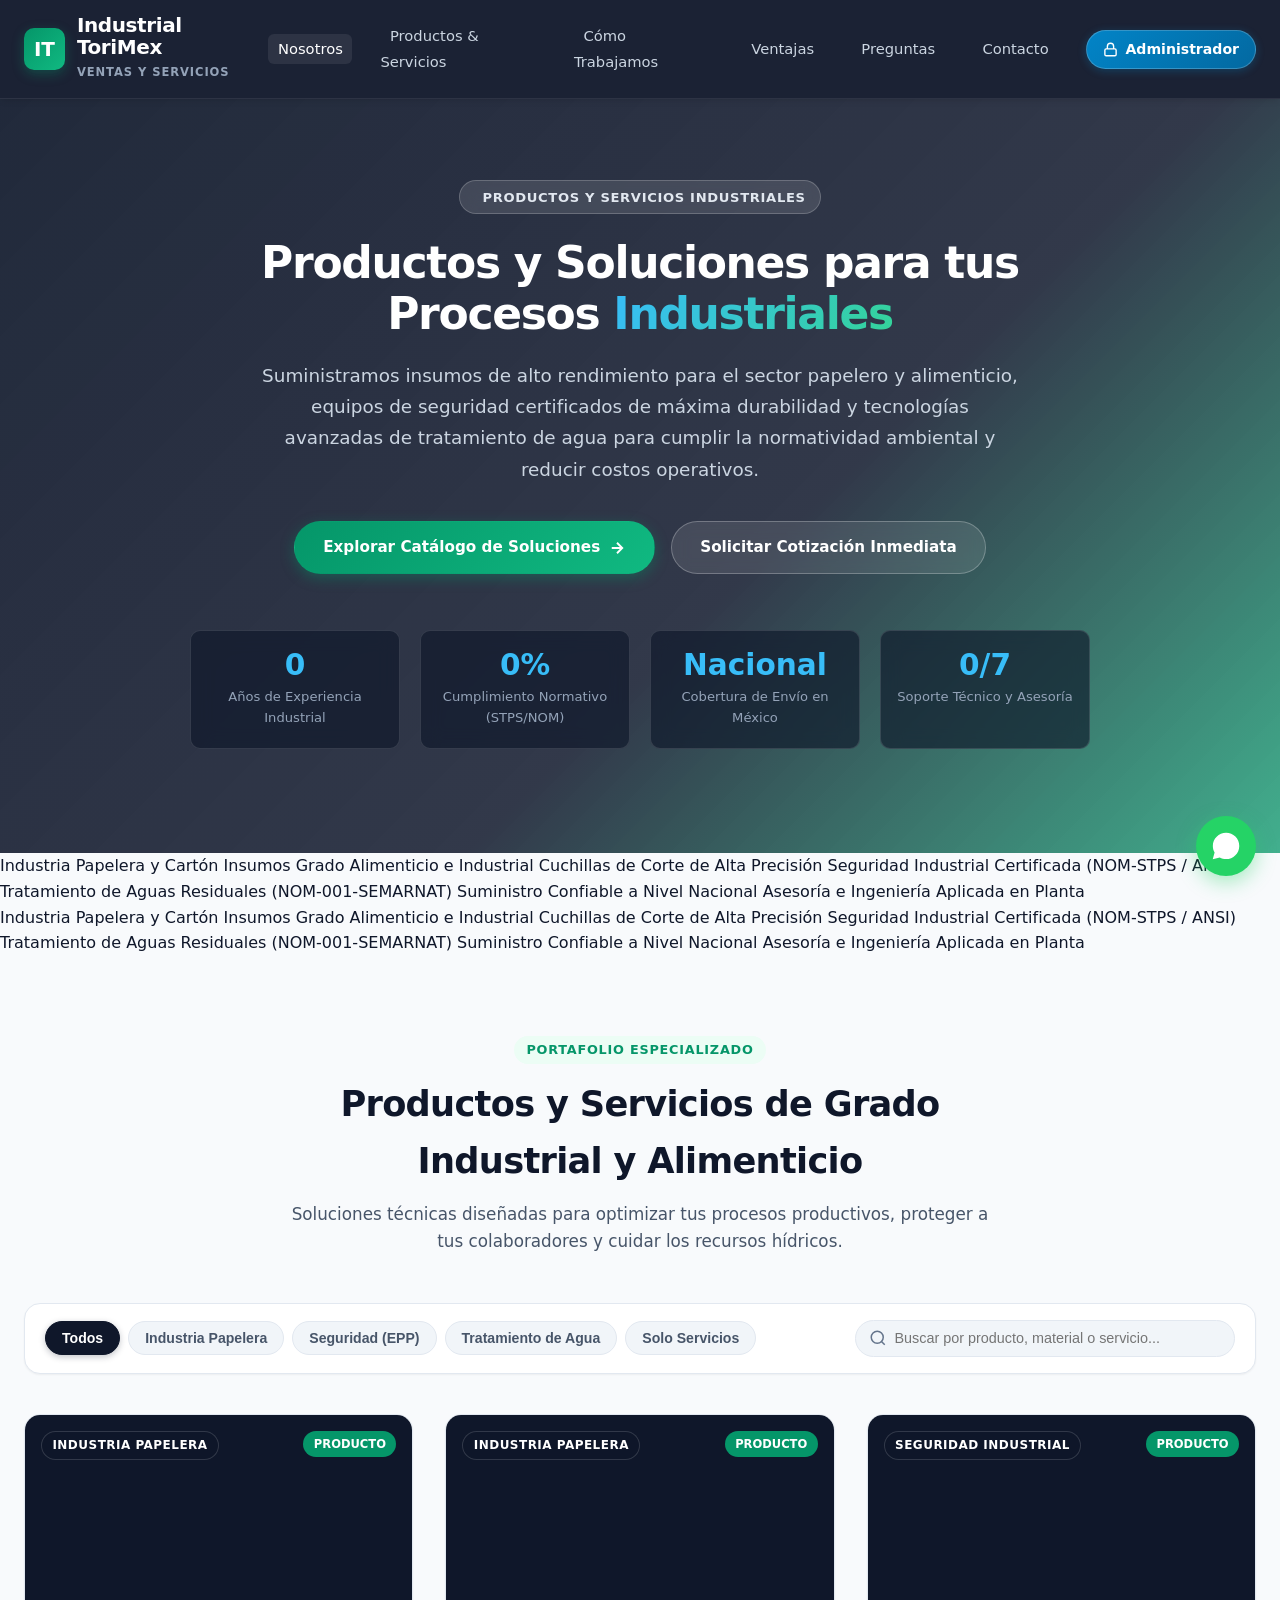
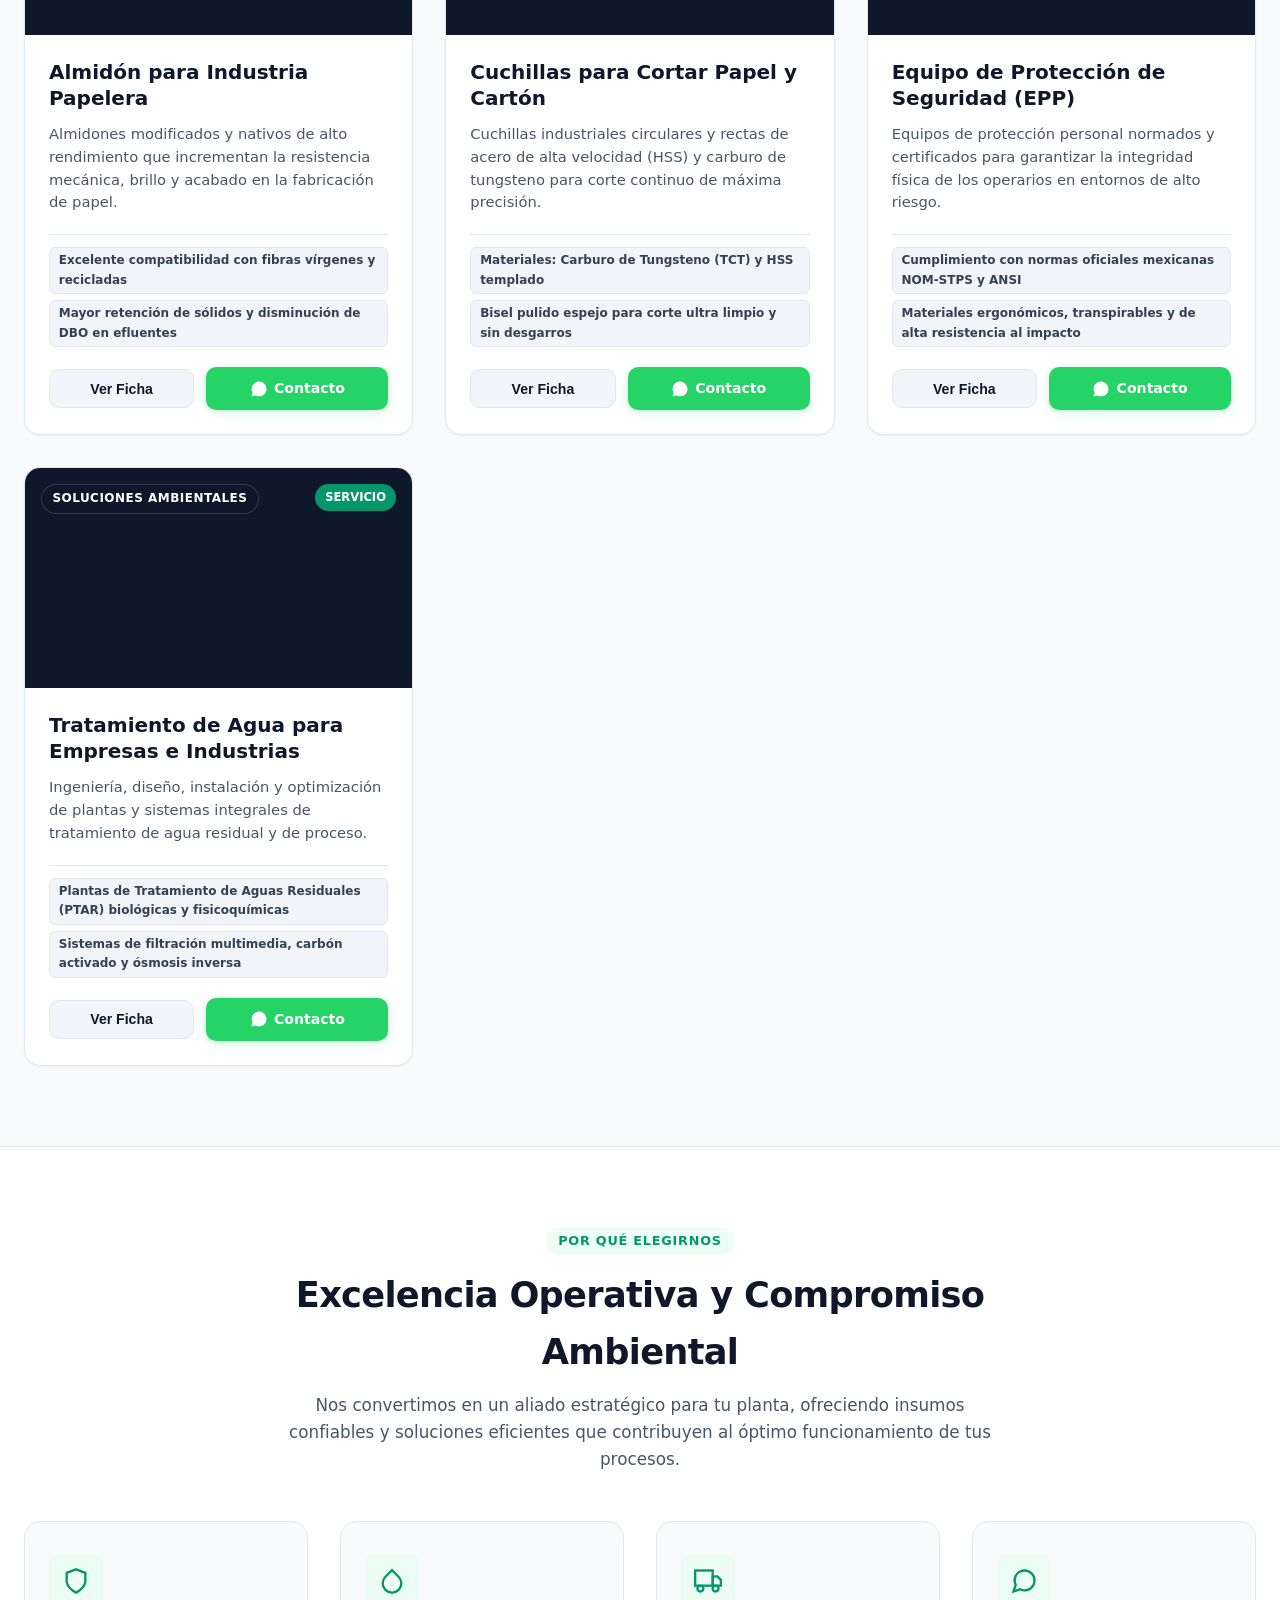
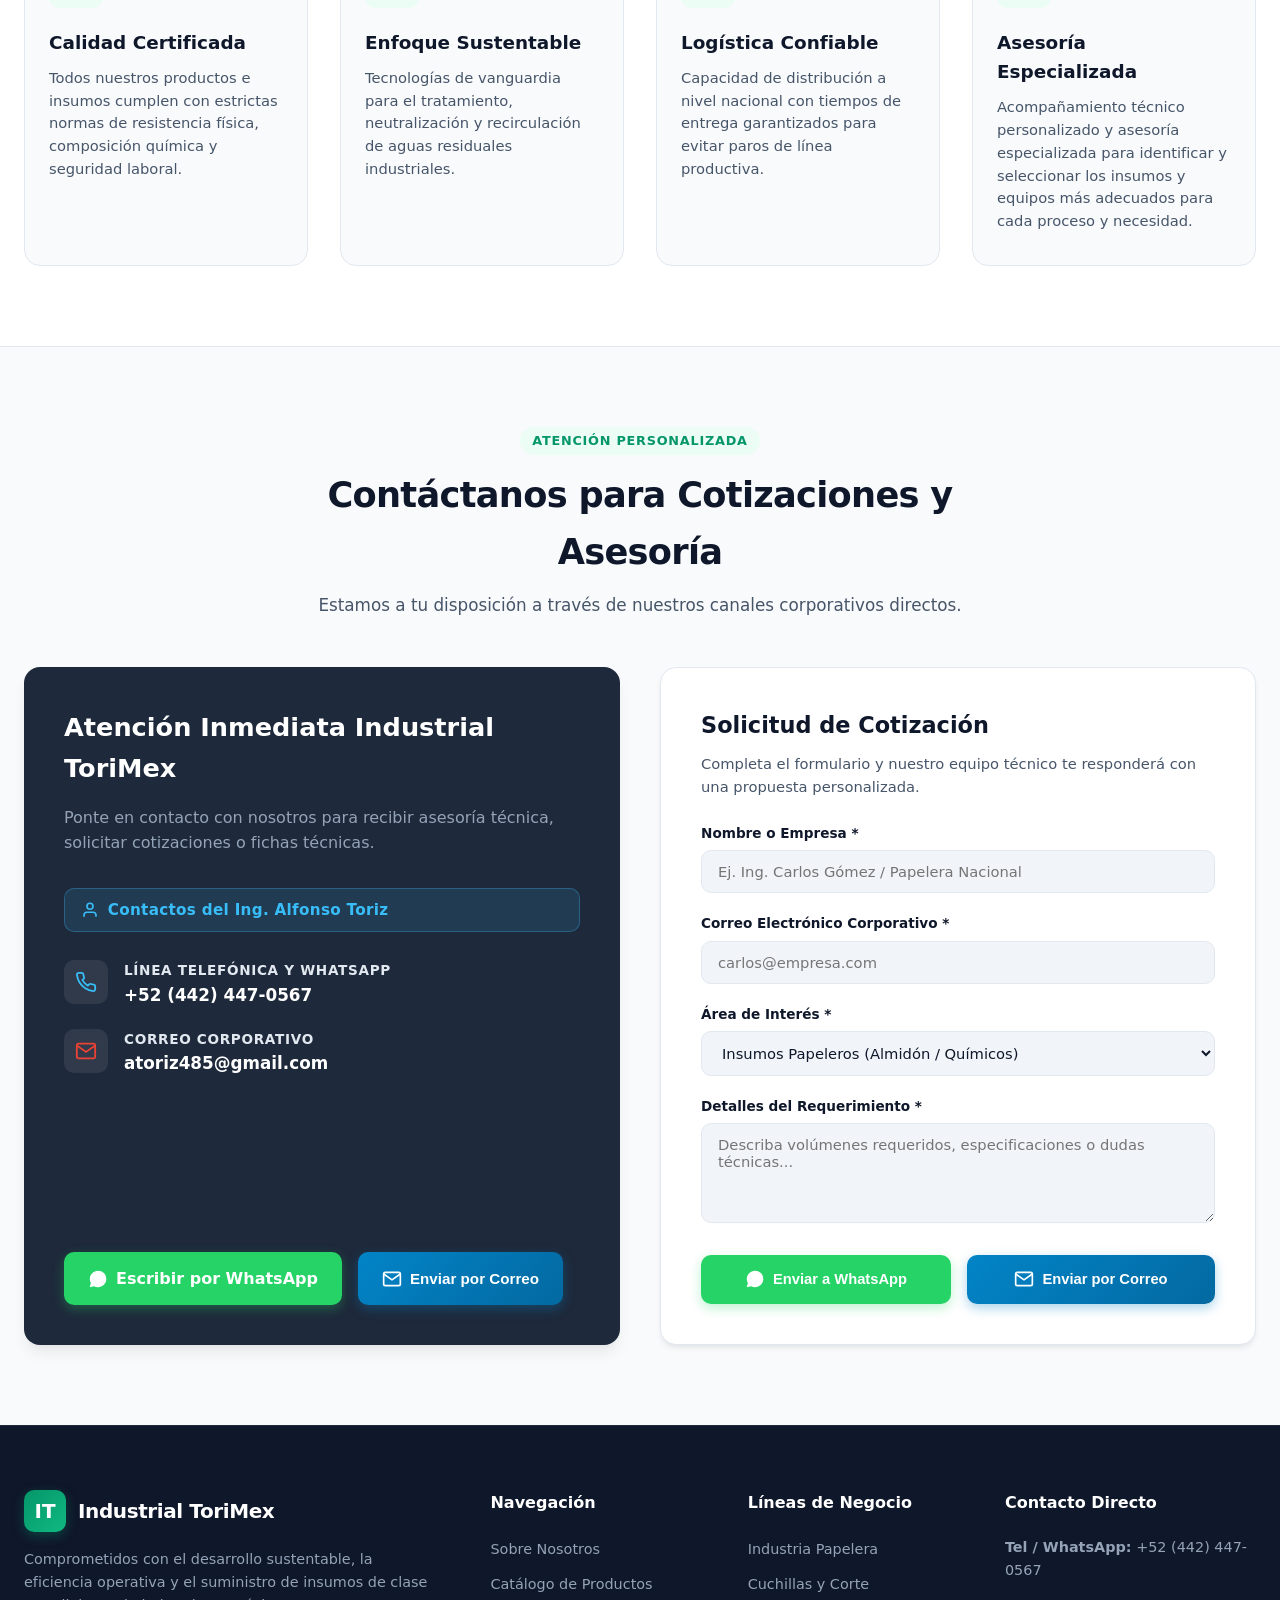
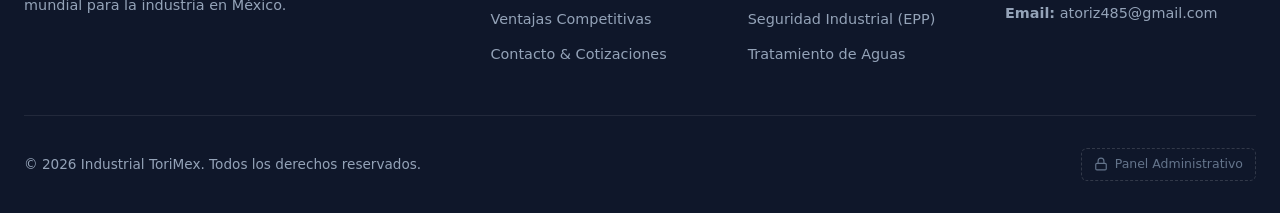
==== commit 7094be9a: "Actualizacion de catalogo" ====
--- a/index.html
+++ b/index.html
@@ -18,7 +18,12 @@
     <!-- ==========================================
          HEADER / NAVEGACIÓN CORPORATIVA
          ========================================== -->
-    <header>
+    <header id="mainHeader">
+        <!-- Barra de progreso de lectura superior -->
+        <div class="scroll-progress-track">
+            <div id="scrollProgressBar" class="scroll-progress-bar"></div>
+        </div>
+
         <div class="header-container">
             <a href="#nosotros" class="logo-link">
                 <div class="logo-badge">IT</div>
@@ -38,10 +43,12 @@
 
             <nav>
                 <ul id="navMenu">
-                    <li><a href="#nosotros">Nosotros</a></li>
-                    <li><a href="#catalogo">Productos & Servicios</a></li>
-                    <li><a href="#por-que-nosotros">Ventajas</a></li>
-                    <li><a href="#contacto">Contacto</a></li>
+                    <li><a href="#nosotros" class="nav-link active">Nosotros</a></li>
+                    <li><a href="#catalogo" class="nav-link">Productos & Servicios</a></li>
+                    <li><a href="#proceso" class="nav-link">Cómo Trabajamos</a></li>
+                    <li><a href="#por-que-nosotros" class="nav-link">Ventajas</a></li>
+                    <li><a href="#faq" class="nav-link">Preguntas</a></li>
+                    <li><a href="#contacto" class="nav-link">Contacto</a></li>
                     <li>
                         <a href="admin.html" class="nav-admin-btn" title="Acceder al Panel de Administración">
                             <svg width="15" height="15" viewBox="0 0 24 24" fill="none" stroke="currentColor" stroke-width="2.2"><rect x="3" y="11" width="18" height="11" rx="2" ry="2"></rect><path d="M7 11V7a5 5 0 0 1 10 0v4"></path></svg>
@@ -57,15 +64,21 @@
          HERO SECTION / PROPUESTA DE VALOR
          ========================================== -->
     <section id="nosotros" class="hero">
+        <!-- Elementos decorativos animados de fondo -->
+        <div class="hero-bg-grid" aria-hidden="true"></div>
+        <div class="hero-glow-orb orb-1" aria-hidden="true"></div>
+        <div class="hero-glow-orb orb-2" aria-hidden="true"></div>
+
         <div class="hero-content">
-            <div class="hero-badge">
+            <div class="hero-badge reveal-up">
+                <span class="pulse-dot"></span>
                 <span>Productos y Servicios Industriales</span>
             </div>
-            <h2>Productos y Soluciones para tus Procesos <span class="highlight">Industriales</span></h2>
-            <p>Suministramos insumos de alto rendimiento para el sector papelero y alimenticio, equipos de seguridad certificados de máxima durabilidad y tecnologías avanzadas de tratamiento de agua para cumplir la normatividad ambiental y reducir costos operativos.</p>
+            <h2 class="reveal-up" data-delay="100">Productos y Soluciones para tus Procesos <span class="highlight">Industriales</span></h2>
+            <p class="reveal-up" data-delay="200">Suministramos insumos de alto rendimiento para el sector papelero y alimenticio, equipos de seguridad certificados de máxima durabilidad y tecnologías avanzadas de tratamiento de agua para cumplir la normatividad ambiental y reducir costos operativos.</p>
             
-            <div class="hero-buttons">
-                <a href="#catalogo" class="btn btn-primary">
+            <div class="hero-buttons reveal-up" data-delay="300">
+                <a href="#catalogo" class="btn btn-primary btn-shimmer">
                     Explorar Catálogo de Soluciones
                     <svg width="18" height="18" viewBox="0 0 24 24" fill="none" stroke="currentColor" stroke-width="2.5"><path d="M5 12h14M12 5l7 7-7 7"/></svg>
                 </a>
@@ -74,22 +87,22 @@
                 </a>
             </div>
 
-            <!-- KPIs de Confianza y Solidez -->
+            <!-- KPIs de Confianza y Solidez con Contadores Animados -->
             <div class="hero-metrics">
-                <div class="metric-card">
-                    <div class="metric-num">+25</div>
+                <div class="metric-card reveal-up" data-delay="350">
+                    <div class="metric-num" data-count="25" data-prefix="+">0</div>
                     <div class="metric-label">Años de Experiencia Industrial</div>
                 </div>
-                <div class="metric-card">
-                    <div class="metric-num">100%</div>
+                <div class="metric-card reveal-up" data-delay="450">
+                    <div class="metric-num" data-count="100" data-suffix="%">0%</div>
                     <div class="metric-label">Cumplimiento Normativo (STPS/NOM)</div>
                 </div>
-                <div class="metric-card">
+                <div class="metric-card reveal-up" data-delay="550">
                     <div class="metric-num">Nacional</div>
                     <div class="metric-label">Cobertura de Envío en México</div>
                 </div>
-                <div class="metric-card">
-                    <div class="metric-num">24/7</div>
+                <div class="metric-card reveal-up" data-delay="650">
+                    <div class="metric-num" data-count="24" data-suffix="/7">0/7</div>
                     <div class="metric-label">Soporte Técnico y Asesoría</div>
                 </div>
             </div>
@@ -97,17 +110,43 @@
     </section>
 
     <!-- ==========================================
+         CINTA DESLIZANTE DE SECTORES Y NORMATIVAS (MARQUEE)
+         ========================================== -->
+    <div class="industry-marquee" aria-label="Sectores y estándares industriales atendidos">
+        <div class="marquee-track">
+            <div class="marquee-group">
+                <span class="marquee-item"><span class="marquee-dot"></span> Industria Papelera y Cartón</span>
+                <span class="marquee-item"><span class="marquee-dot"></span> Insumos Grado Alimenticio e Industrial</span>
+                <span class="marquee-item"><span class="marquee-dot"></span> Cuchillas de Corte de Alta Precisión</span>
+                <span class="marquee-item"><span class="marquee-dot"></span> Seguridad Industrial Certificada (NOM-STPS / ANSI)</span>
+                <span class="marquee-item"><span class="marquee-dot"></span> Tratamiento de Aguas Residuales (NOM-001-SEMARNAT)</span>
+                <span class="marquee-item"><span class="marquee-dot"></span> Suministro Confiable a Nivel Nacional</span>
+                <span class="marquee-item"><span class="marquee-dot"></span> Asesoría e Ingeniería Aplicada en Planta</span>
+            </div>
+            <div class="marquee-group" aria-hidden="true">
+                <span class="marquee-item"><span class="marquee-dot"></span> Industria Papelera y Cartón</span>
+                <span class="marquee-item"><span class="marquee-dot"></span> Insumos Grado Alimenticio e Industrial</span>
+                <span class="marquee-item"><span class="marquee-dot"></span> Cuchillas de Corte de Alta Precisión</span>
+                <span class="marquee-item"><span class="marquee-dot"></span> Seguridad Industrial Certificada (NOM-STPS / ANSI)</span>
+                <span class="marquee-item"><span class="marquee-dot"></span> Tratamiento de Aguas Residuales (NOM-001-SEMARNAT)</span>
+                <span class="marquee-item"><span class="marquee-dot"></span> Suministro Confiable a Nivel Nacional</span>
+                <span class="marquee-item"><span class="marquee-dot"></span> Asesoría e Ingeniería Aplicada en Planta</span>
+            </div>
+        </div>
+    </div>
+
+    <!-- ==========================================
          SECCIÓN DE CATÁLOGO DINÁMICO
          ========================================== -->
     <section id="catalogo" class="section-container">
-        <div class="section-header">
+        <div class="section-header reveal-up">
             <span class="section-tag">Portafolio Especializado</span>
-            <h2 class="section-title">Productos y Servicios de Grado Industrial y alimenticio</h2>
+            <h2 class="section-title">Productos y Servicios de Grado Industrial y Alimenticio</h2>
             <p class="section-desc">Soluciones técnicas diseñadas para optimizar tus procesos productivos, proteger a tus colaboradores y cuidar los recursos hídricos.</p>
         </div>
 
         <!-- Barra interactiva de filtros y búsqueda -->
-        <div class="catalog-controls">
+        <div class="catalog-controls reveal-up" data-delay="100">
             <div class="filter-group">
                 <button class="filter-btn active" data-category="todos">Todos</button>
                 <button class="filter-btn" data-category="papelera">Industria Papelera</button>
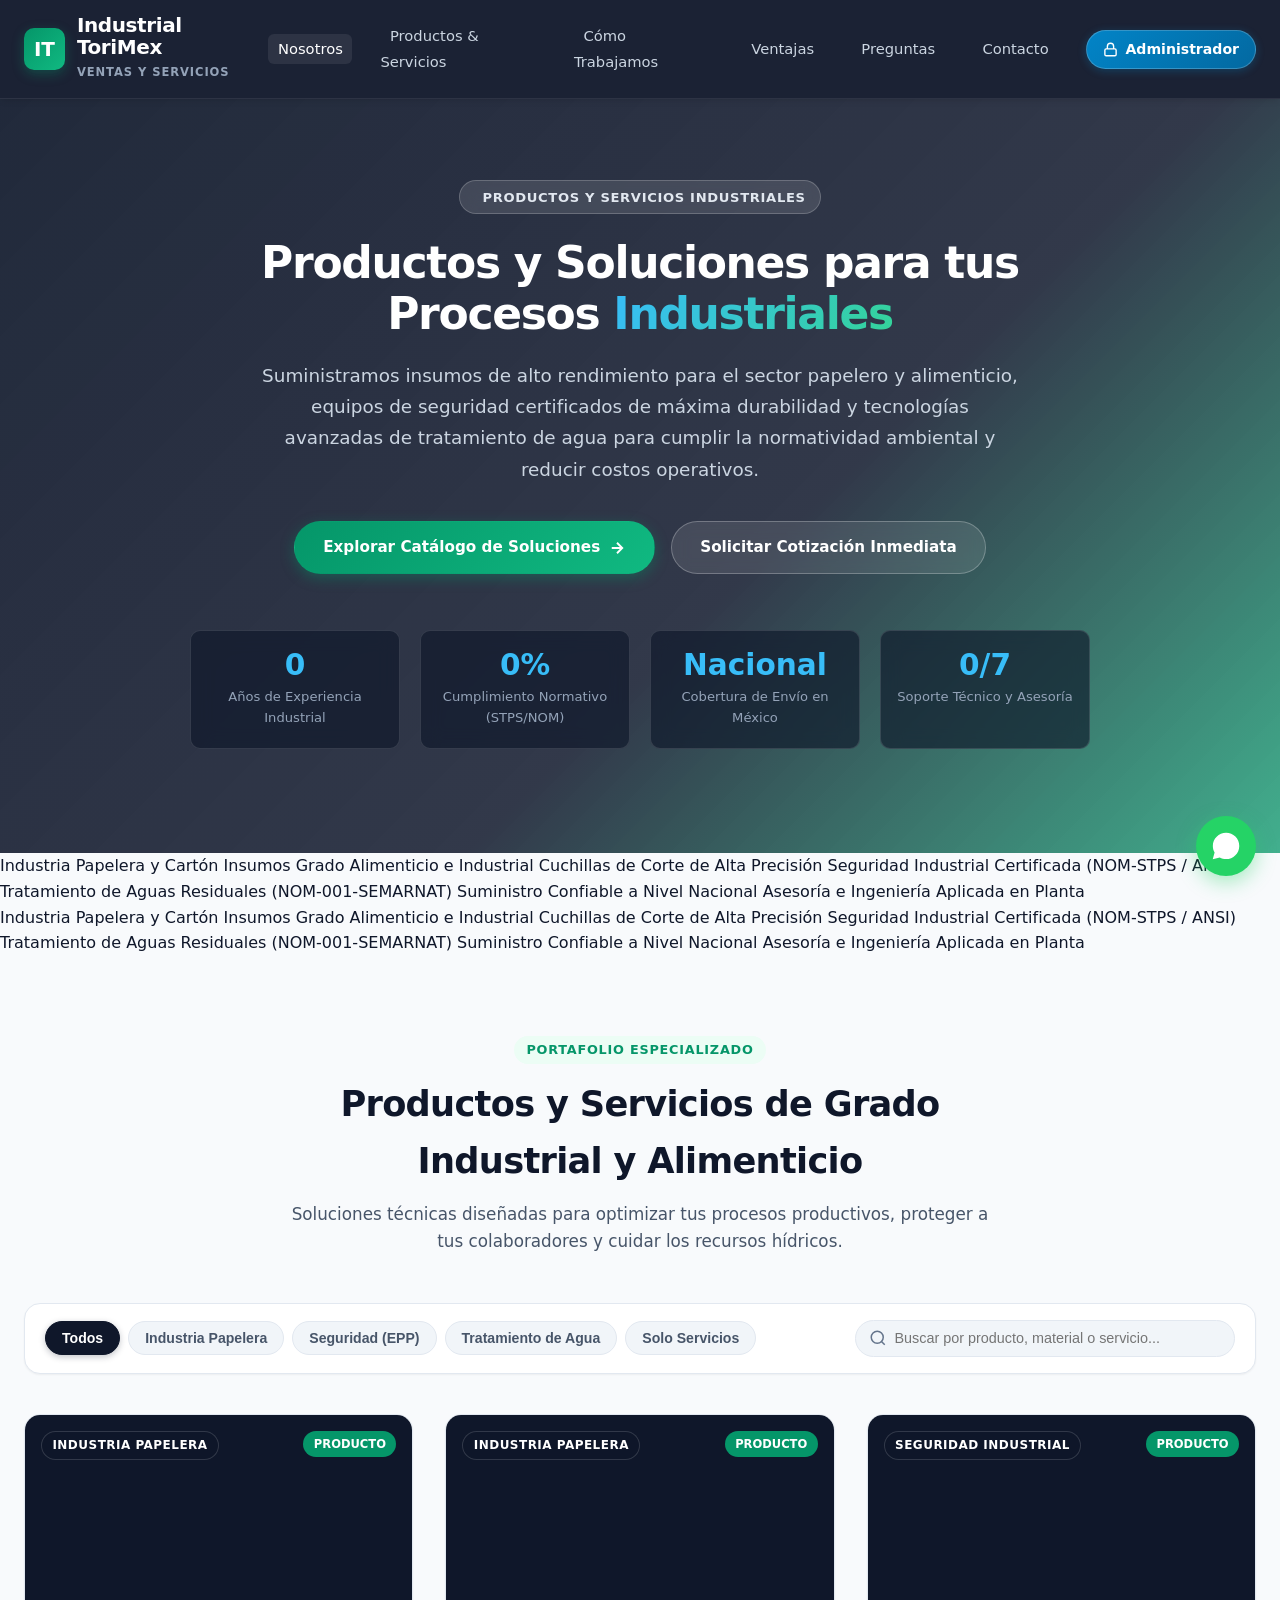
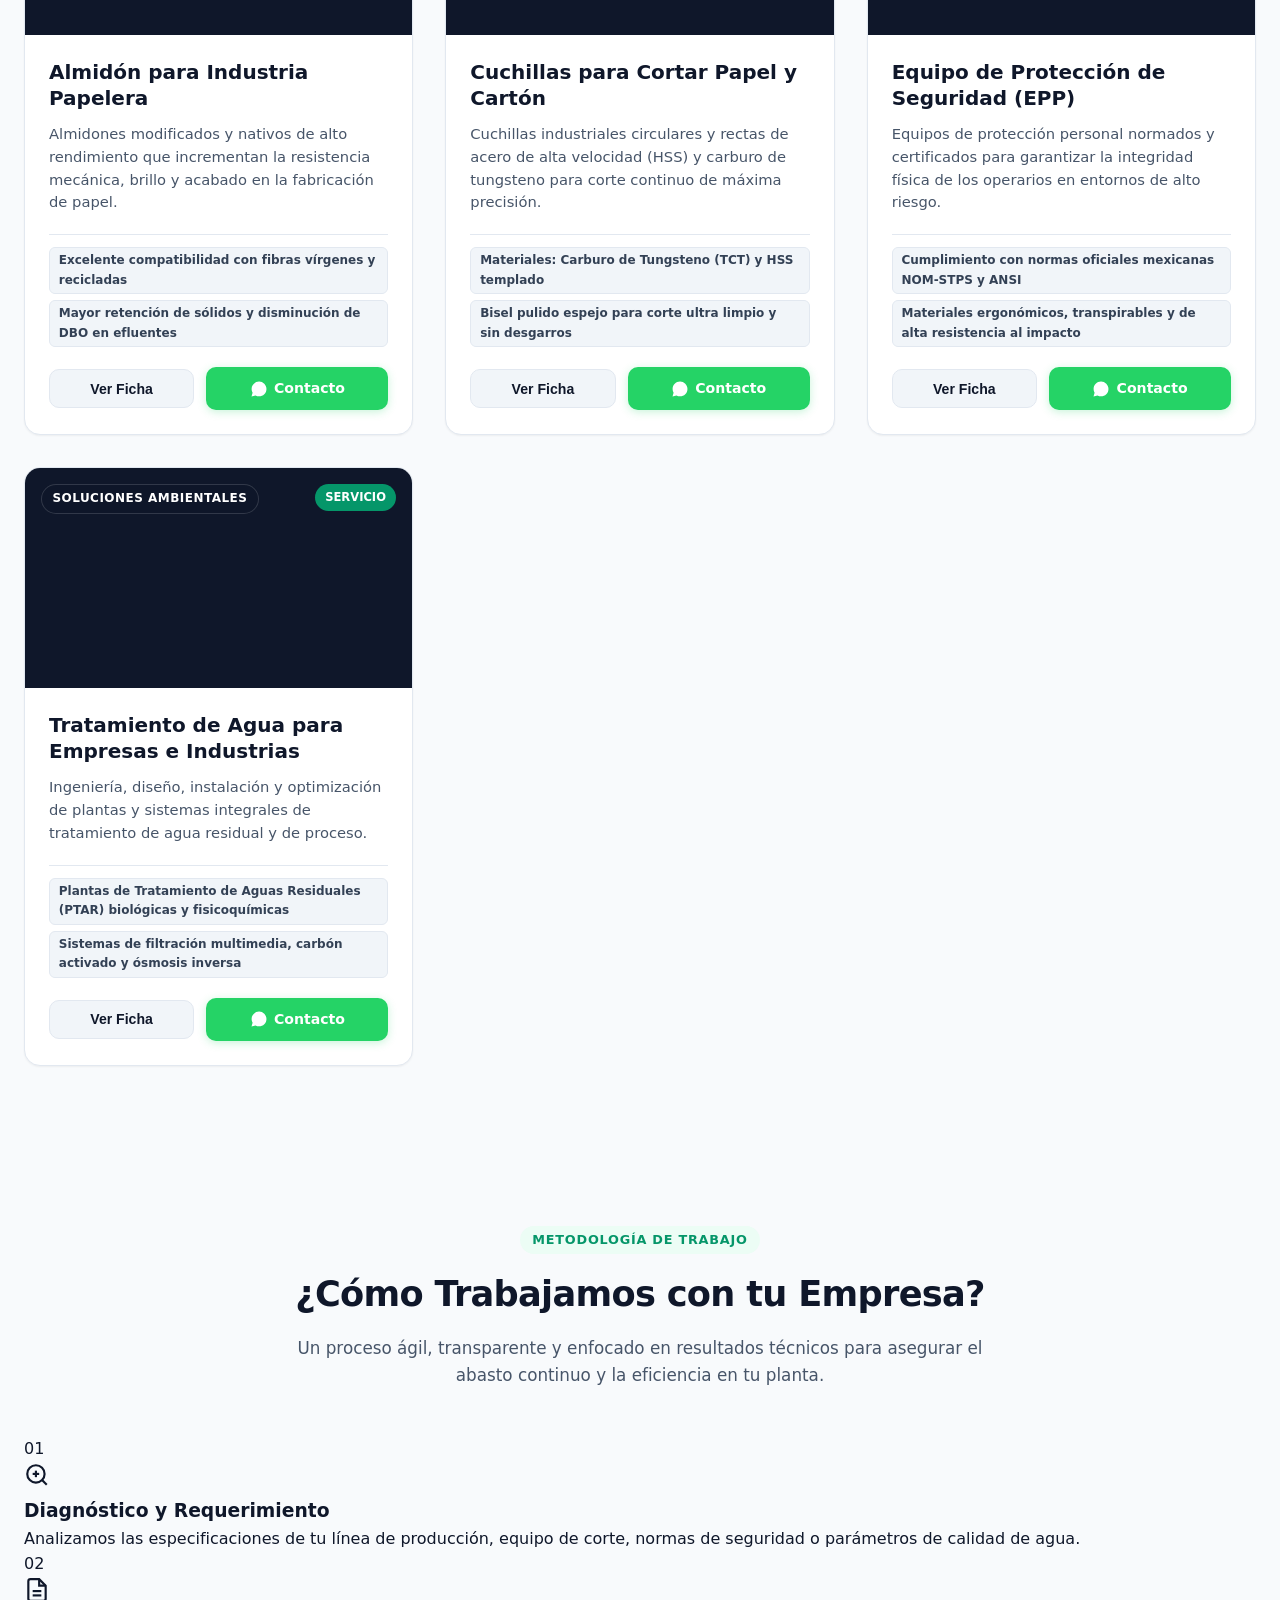
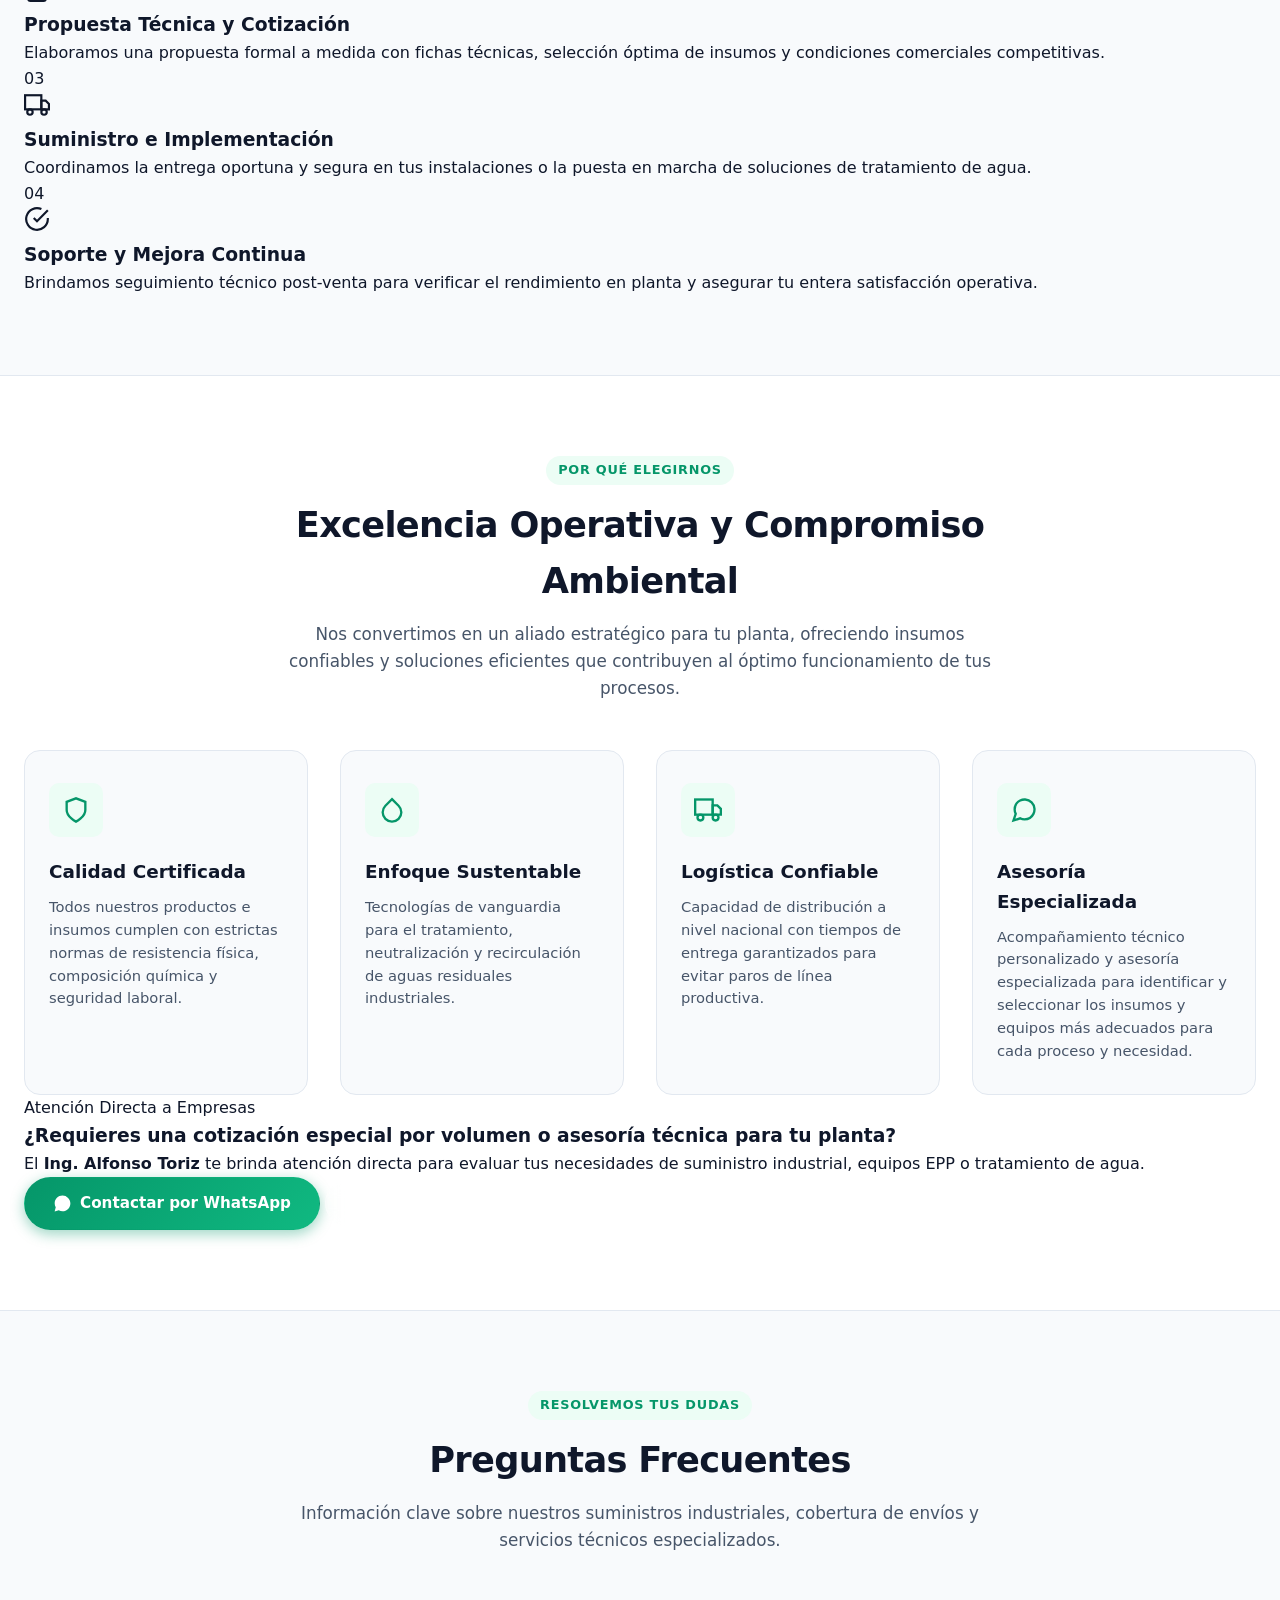
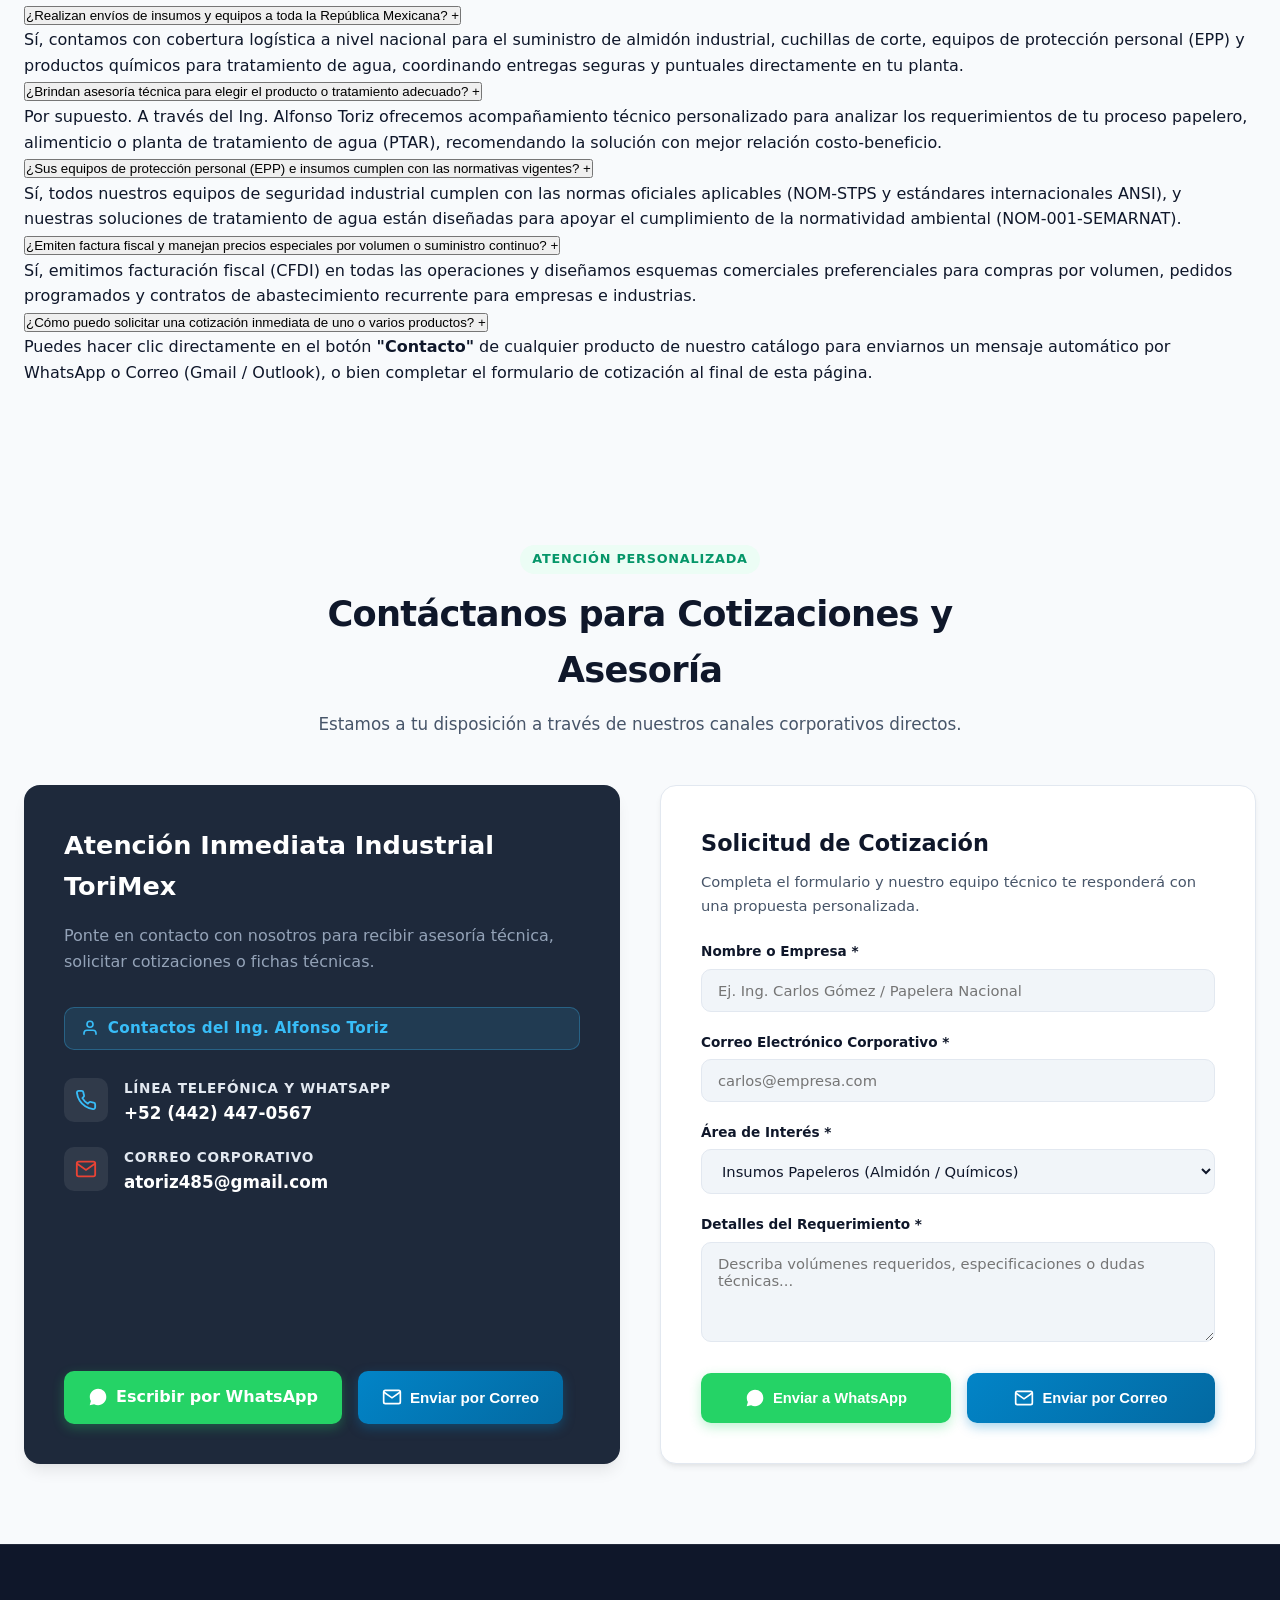
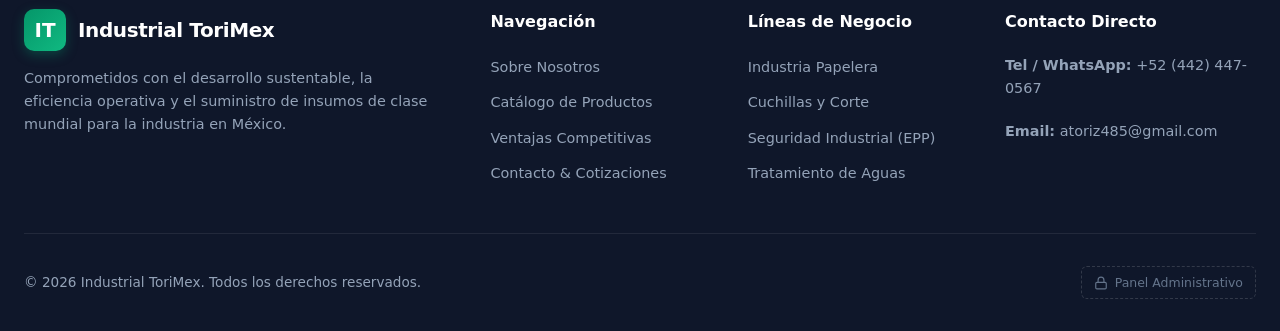
==== commit 4fa91caf: "Actualizacion de catalogo" ====
--- a/index.html
+++ b/index.html
@@ -168,18 +168,69 @@
     </section>
 
     <!-- ==========================================
+         SECCIÓN: ¿CÓMO TRABAJAMOS? (PROCESO EN 4 PASOS)
+         ========================================== -->
+    <section id="proceso" class="process-section">
+        <div class="section-container">
+            <div class="section-header reveal-up">
+                <span class="section-tag">Metodología de Trabajo</span>
+                <h2 class="section-title">¿Cómo Trabajamos con tu Empresa?</h2>
+                <p class="section-desc">Un proceso ágil, transparente y enfocado en resultados técnicos para asegurar el abasto continuo y la eficiencia en tu planta.</p>
+            </div>
+
+            <div class="process-steps-grid">
+                <div class="process-step-card reveal-up" data-delay="100">
+                    <div class="step-number-badge">01</div>
+                    <div class="step-icon-box">
+                        <svg width="26" height="26" viewBox="0 0 24 24" fill="none" stroke="currentColor" stroke-width="2"><circle cx="11" cy="11" r="8"></circle><line x1="21" y1="21" x2="16.65" y2="16.65"></line><line x1="11" y1="8" x2="11" y2="14"></line><line x1="8" y1="11" x2="14" y2="11"></line></svg>
+                    </div>
+                    <h3>Diagnóstico y Requerimiento</h3>
+                    <p>Analizamos las especificaciones de tu línea de producción, equipo de corte, normas de seguridad o parámetros de calidad de agua.</p>
+                </div>
+
+                <div class="process-step-card reveal-up" data-delay="200">
+                    <div class="step-number-badge">02</div>
+                    <div class="step-icon-box">
+                        <svg width="26" height="26" viewBox="0 0 24 24" fill="none" stroke="currentColor" stroke-width="2"><path d="M14 2H6a2 2 0 0 0-2 2v16a2 2 0 0 0 2 2h12a2 2 0 0 0 2-2V8z"></path><polyline points="14 2 14 8 20 8"></polyline><line x1="16" y1="13" x2="8" y2="13"></line><line x1="16" y1="17" x2="8" y2="17"></line></svg>
+                    </div>
+                    <h3>Propuesta Técnica y Cotización</h3>
+                    <p>Elaboramos una propuesta formal a medida con fichas técnicas, selección óptima de insumos y condiciones comerciales competitivas.</p>
+                </div>
+
+                <div class="process-step-card reveal-up" data-delay="300">
+                    <div class="step-number-badge">03</div>
+                    <div class="step-icon-box">
+                        <svg width="26" height="26" viewBox="0 0 24 24" fill="none" stroke="currentColor" stroke-width="2"><rect x="1" y="3" width="15" height="13"></rect><polygon points="16 8 20 8 23 11 23 16 16 16 16 8"></polygon><circle cx="5.5" cy="18.5" r="2.5"></circle><circle cx="18.5" cy="18.5" r="2.5"></circle></svg>
+                    </div>
+                    <h3>Suministro e Implementación</h3>
+                    <p>Coordinamos la entrega oportuna y segura en tus instalaciones o la puesta en marcha de soluciones de tratamiento de agua.</p>
+                </div>
+
+                <div class="process-step-card reveal-up" data-delay="400">
+                    <div class="step-number-badge">04</div>
+                    <div class="step-icon-box">
+                        <svg width="26" height="26" viewBox="0 0 24 24" fill="none" stroke="currentColor" stroke-width="2"><path d="M22 11.08V12a10 10 0 1 1-5.93-9.14"></path><polyline points="22 4 12 14.01 9 11.01"></polyline></svg>
+                    </div>
+                    <h3>Soporte y Mejora Continua</h3>
+                    <p>Brindamos seguimiento técnico post-venta para verificar el rendimiento en planta y asegurar tu entera satisfacción operativa.</p>
+                </div>
+            </div>
+        </div>
+    </section>
+
+    <!-- ==========================================
          SECCIÓN DE VENTAJAS COMPETITIVAS
          ========================================== -->
     <section id="por-que-nosotros" class="why-us-section">
         <div class="section-container">
-            <div class="section-header">
+            <div class="section-header reveal-up">
                 <span class="section-tag">Por Qué Elegirnos</span>
                 <h2 class="section-title">Excelencia Operativa y Compromiso Ambiental</h2>
                 <p class="section-desc">Nos convertimos en un aliado estratégico para tu planta, ofreciendo insumos confiables y soluciones eficientes que contribuyen al óptimo funcionamiento de tus procesos.</p>
             </div>
 
             <div class="features-grid">
-                <div class="feature-box">
+                <div class="feature-box reveal-up" data-delay="100">
                     <div class="feature-icon-wrap">
                         <svg width="28" height="28" viewBox="0 0 24 24" fill="none" stroke="currentColor" stroke-width="2"><path d="M12 22s8-4 8-10V5l-8-3-8 3v7c0 6 8 10 8 10z"/></svg>
                     </div>
@@ -187,7 +238,7 @@
                     <p>Todos nuestros productos e insumos cumplen con estrictas normas de resistencia física, composición química y seguridad laboral.</p>
                 </div>
 
-                <div class="feature-box">
+                <div class="feature-box reveal-up" data-delay="200">
                     <div class="feature-icon-wrap">
                         <svg width="28" height="28" viewBox="0 0 24 24" fill="none" stroke="currentColor" stroke-width="2"><path d="M12 2.69l5.66 5.66a8 8 0 1 1-11.31 0z"/></svg>
                     </div>
@@ -195,7 +246,7 @@
                     <p>Tecnologías de vanguardia para el tratamiento, neutralización y recirculación de aguas residuales industriales.</p>
                 </div>
 
-                <div class="feature-box">
+                <div class="feature-box reveal-up" data-delay="300">
                     <div class="feature-icon-wrap">
                         <svg width="28" height="28" viewBox="0 0 24 24" fill="none" stroke="currentColor" stroke-width="2"><rect x="1" y="3" width="15" height="13"></rect><polygon points="16 8 20 8 23 11 23 16 16 16 16 8"></polygon><circle cx="5.5" cy="18.5" r="2.5"></circle><circle cx="18.5" cy="18.5" r="2.5"></circle></svg>
                     </div>
@@ -203,7 +254,7 @@
                     <p>Capacidad de distribución a nivel nacional con tiempos de entrega garantizados para evitar paros de línea productiva.</p>
                 </div>
 
-                <div class="feature-box">
+                <div class="feature-box reveal-up" data-delay="400">
                     <div class="feature-icon-wrap">
                         <svg width="28" height="28" viewBox="0 0 24 24" fill="none" stroke="currentColor" stroke-width="2"><path d="M21 11.5a8.38 8.38 0 0 1-.9 3.8 8.5 8.5 0 0 1-7.6 4.7 8.38 8.38 0 0 1-3.8-.9L3 21l1.9-5.7a8.38 8.38 0 0 1-.9-3.8 8.5 8.5 0 0 1 4.7-7.6 8.38 8.38 0 0 1 3.8-.9h.5a8.48 8.48 0 0 1 8 8v.5z"/></svg>
                     </div>
@@ -211,14 +262,108 @@
                     <p>Acompañamiento técnico personalizado y asesoría especializada para identificar y seleccionar los insumos y equipos más adecuados para cada proceso y necesidad.</p>
                 </div>
             </div>
+
+            <!-- Banner Corporativo de Asesoría Directa -->
+            <div class="cta-advisory-banner reveal-up" data-delay="200">
+                <div class="cta-advisory-text">
+                    <span class="cta-advisory-pill">Atención Directa a Empresas</span>
+                    <h3>¿Requieres una cotización especial por volumen o asesoría técnica para tu planta?</h3>
+                    <p>El <strong>Ing. Alfonso Toriz</strong> te brinda atención directa para evaluar tus necesidades de suministro industrial, equipos EPP o tratamiento de agua.</p>
+                </div>
+                <div class="cta-advisory-buttons">
+                    <a href="https://wa.me/5214424470567?text=Hola%2C%20buen%20d%C3%ADa.%20Me%20gustar%C3%ADa%20obtener%20m%C3%A1s%20informaci%C3%B3n%20sobre.%20%C2%BFPodr%C3%ADan%20proporcionarme%20detalles%2C%20por%20favor%3F%20%C2%A1Gracias!" target="_blank" rel="noopener noreferrer" class="btn btn-primary btn-shimmer">
+                        <svg width="19" height="19" viewBox="0 0 24 24" fill="currentColor"><path d="M12.04 2c-5.46 0-9.91 4.45-9.91 9.91 0 1.75.46 3.45 1.32 4.95L2.05 22l5.25-1.38c1.45.79 3.08 1.21 4.74 1.21 5.46 0 9.91-4.45 9.91-9.91 0-2.65-1.03-5.14-2.9-7.01A9.816 9.816 0 0012.04 2z"/></svg>
+                        Contactar por WhatsApp
+                    </a>
+                    <button type="button" id="btnBannerEmailChoice" class="btn btn-secondary">
+                        <svg width="19" height="19" viewBox="0 0 24 24" fill="none" stroke="currentColor" stroke-width="2"><path d="M4 4h16c1.1 0 2 .9 2 2v12c0 1.1-.9 2-2 2H4c-1.1 0-2-.9-2-2V6c0-1.1.9-2 2-2z"></path><polyline points="22,6 12,13 2,6"></polyline></svg>
+                        Solicitar por Correo
+                    </button>
+                </div>
+            </div>
         </div>
     </section>
 
     <!-- ==========================================
+         SECCIÓN DE PREGUNTAS FRECUENTES (FAQ INTERACTIVO)
+         ========================================== -->
+    <section id="faq" class="faq-section">
+        <div class="section-container">
+            <div class="section-header reveal-up">
+                <span class="section-tag">Resolvemos tus Dudas</span>
+                <h2 class="section-title">Preguntas Frecuentes</h2>
+                <p class="section-desc">Información clave sobre nuestros suministros industriales, cobertura de envíos y servicios técnicos especializados.</p>
+            </div>
+
+            <div class="faq-accordion" id="faqAccordion">
+                <div class="faq-item reveal-up" data-delay="100">
+                    <button type="button" class="faq-question" aria-expanded="false">
+                        <span>¿Realizan envíos de insumos y equipos a toda la República Mexicana?</span>
+                        <span class="faq-icon" aria-hidden="true">+</span>
+                    </button>
+                    <div class="faq-answer">
+                        <div class="faq-answer-inner">
+                            Sí, contamos con cobertura logística a nivel nacional para el suministro de almidón industrial, cuchillas de corte, equipos de protección personal (EPP) y productos químicos para tratamiento de agua, coordinando entregas seguras y puntuales directamente en tu planta.
+                        </div>
+                    </div>
+                </div>
+
+                <div class="faq-item reveal-up" data-delay="150">
+                    <button type="button" class="faq-question" aria-expanded="false">
+                        <span>¿Brindan asesoría técnica para elegir el producto o tratamiento adecuado?</span>
+                        <span class="faq-icon" aria-hidden="true">+</span>
+                    </button>
+                    <div class="faq-answer">
+                        <div class="faq-answer-inner">
+                            Por supuesto. A través del Ing. Alfonso Toriz ofrecemos acompañamiento técnico personalizado para analizar los requerimientos de tu proceso papelero, alimenticio o planta de tratamiento de agua (PTAR), recomendando la solución con mejor relación costo-beneficio.
+                        </div>
+                    </div>
+                </div>
+
+                <div class="faq-item reveal-up" data-delay="200">
+                    <button type="button" class="faq-question" aria-expanded="false">
+                        <span>¿Sus equipos de protección personal (EPP) e insumos cumplen con las normativas vigentes?</span>
+                        <span class="faq-icon" aria-hidden="true">+</span>
+                    </button>
+                    <div class="faq-answer">
+                        <div class="faq-answer-inner">
+                            Sí, todos nuestros equipos de seguridad industrial cumplen con las normas oficiales aplicables (NOM-STPS y estándares internacionales ANSI), y nuestras soluciones de tratamiento de agua están diseñadas para apoyar el cumplimiento de la normatividad ambiental (NOM-001-SEMARNAT).
+                        </div>
+                    </div>
+                </div>
+
+                <div class="faq-item reveal-up" data-delay="250">
+                    <button type="button" class="faq-question" aria-expanded="false">
+                        <span>¿Emiten factura fiscal y manejan precios especiales por volumen o suministro continuo?</span>
+                        <span class="faq-icon" aria-hidden="true">+</span>
+                    </button>
+                    <div class="faq-answer">
+                        <div class="faq-answer-inner">
+                            Sí, emitimos facturación fiscal (CFDI) en todas las operaciones y diseñamos esquemas comerciales preferenciales para compras por volumen, pedidos programados y contratos de abastecimiento recurrente para empresas e industrias.
+                        </div>
+                    </div>
+                </div>
+
+                <div class="faq-item reveal-up" data-delay="300">
+                    <button type="button" class="faq-question" aria-expanded="false">
+                        <span>¿Cómo puedo solicitar una cotización inmediata de uno o varios productos?</span>
+                        <span class="faq-icon" aria-hidden="true">+</span>
+                    </button>
+                    <div class="faq-answer">
+                        <div class="faq-answer-inner">
+                            Puedes hacer clic directamente en el botón <strong>"Contacto"</strong> de cualquier producto de nuestro catálogo para enviarnos un mensaje automático por WhatsApp o Correo (Gmail / Outlook), o bien completar el formulario de cotización al final de esta página.
+                        </div>
+                    </div>
+                </div>
+            </div>
+        </div>
+    </section>
+
+    <!-- ==========================================
          SECCIÓN DE CONTACTO
          ========================================== -->
     <section id="contacto" class="section-container">
-        <div class="section-header">
+        <div class="section-header reveal-up">
             <span class="section-tag">Atención Personalizada</span>
             <h2 class="section-title">Contáctanos para Cotizaciones y Asesoría</h2>
             <p class="section-desc">Estamos a tu disposición a través de nuestros canales corporativos directos.</p>
@@ -226,7 +371,7 @@
 
         <div class="contact-grid">
             <!-- Tarjeta de canales directos -->
-            <div class="contact-info-card">
+            <div class="contact-info-card reveal-up" data-delay="100">
                 <div>
                     <h3>Atención Inmediata Industrial ToriMex</h3>
                     <p>Ponte en contacto con nosotros para recibir asesoría técnica, solicitar cotizaciones o fichas técnicas.</p>
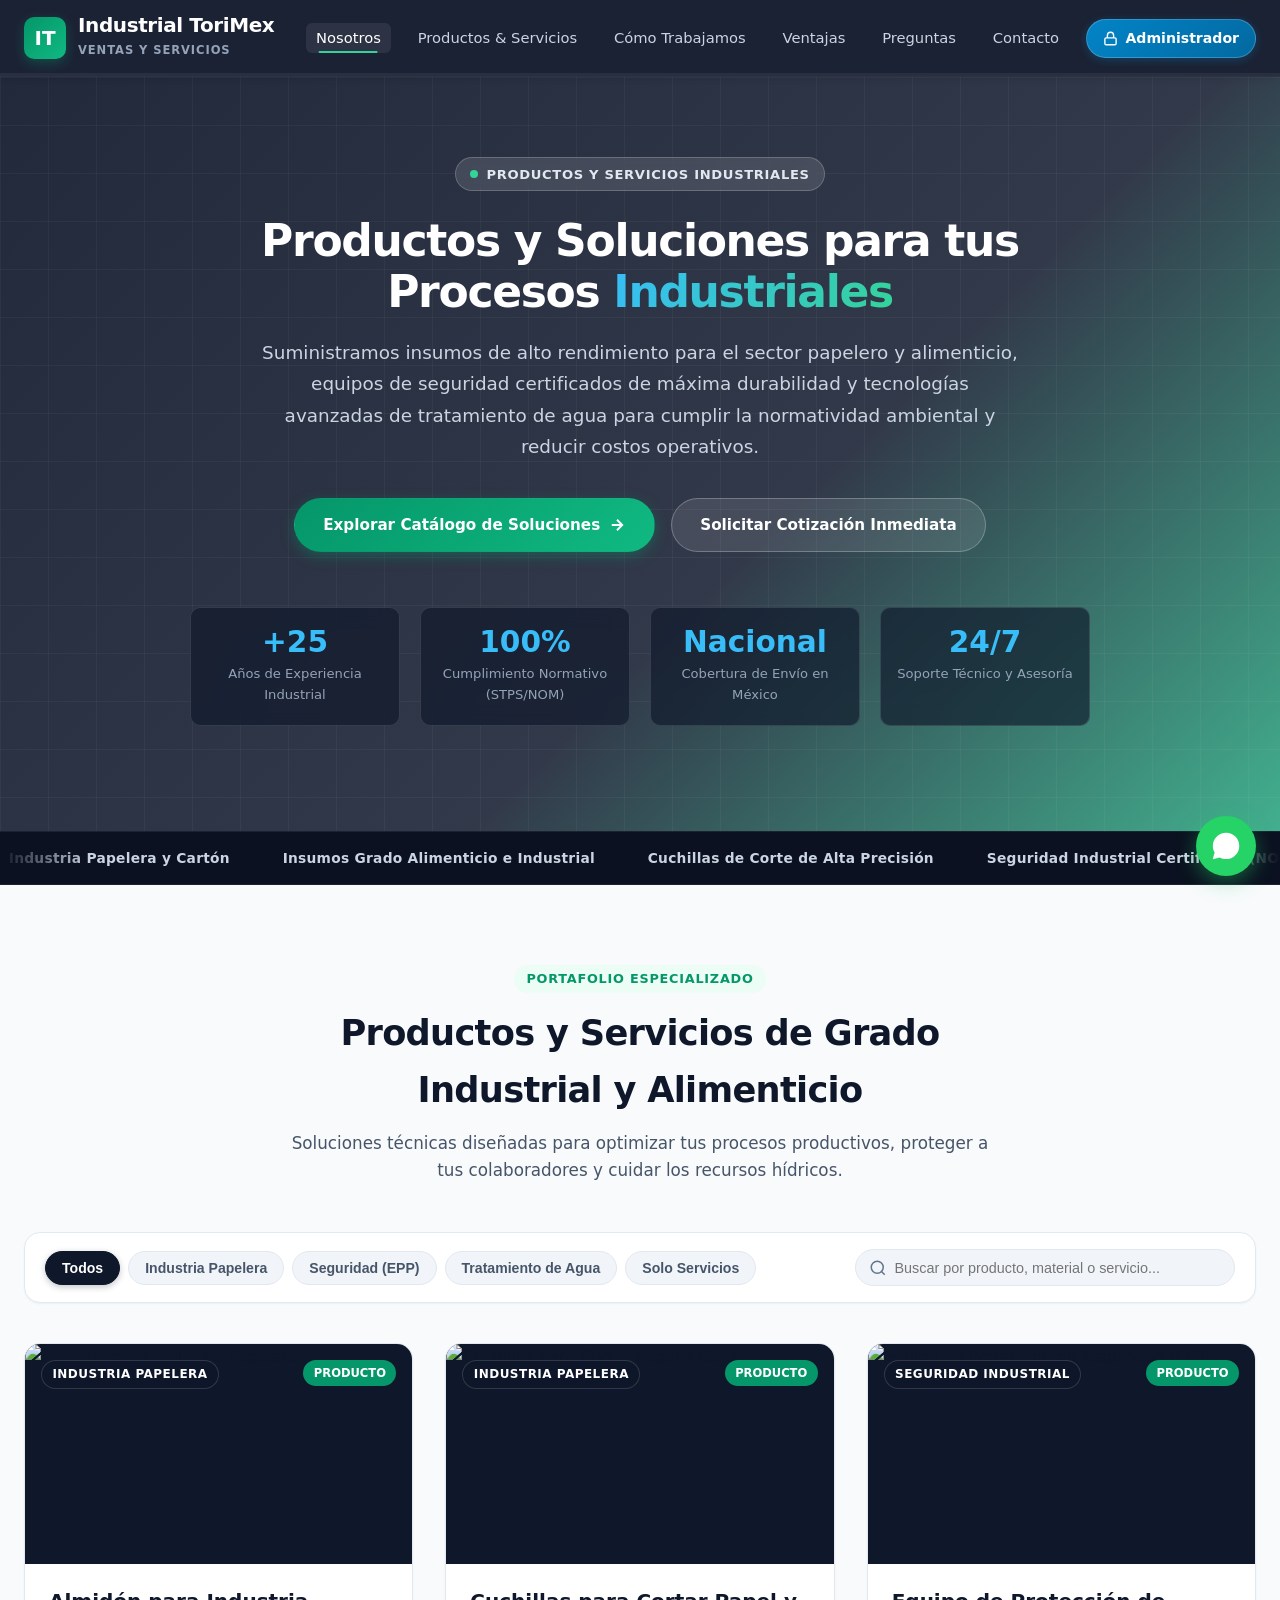
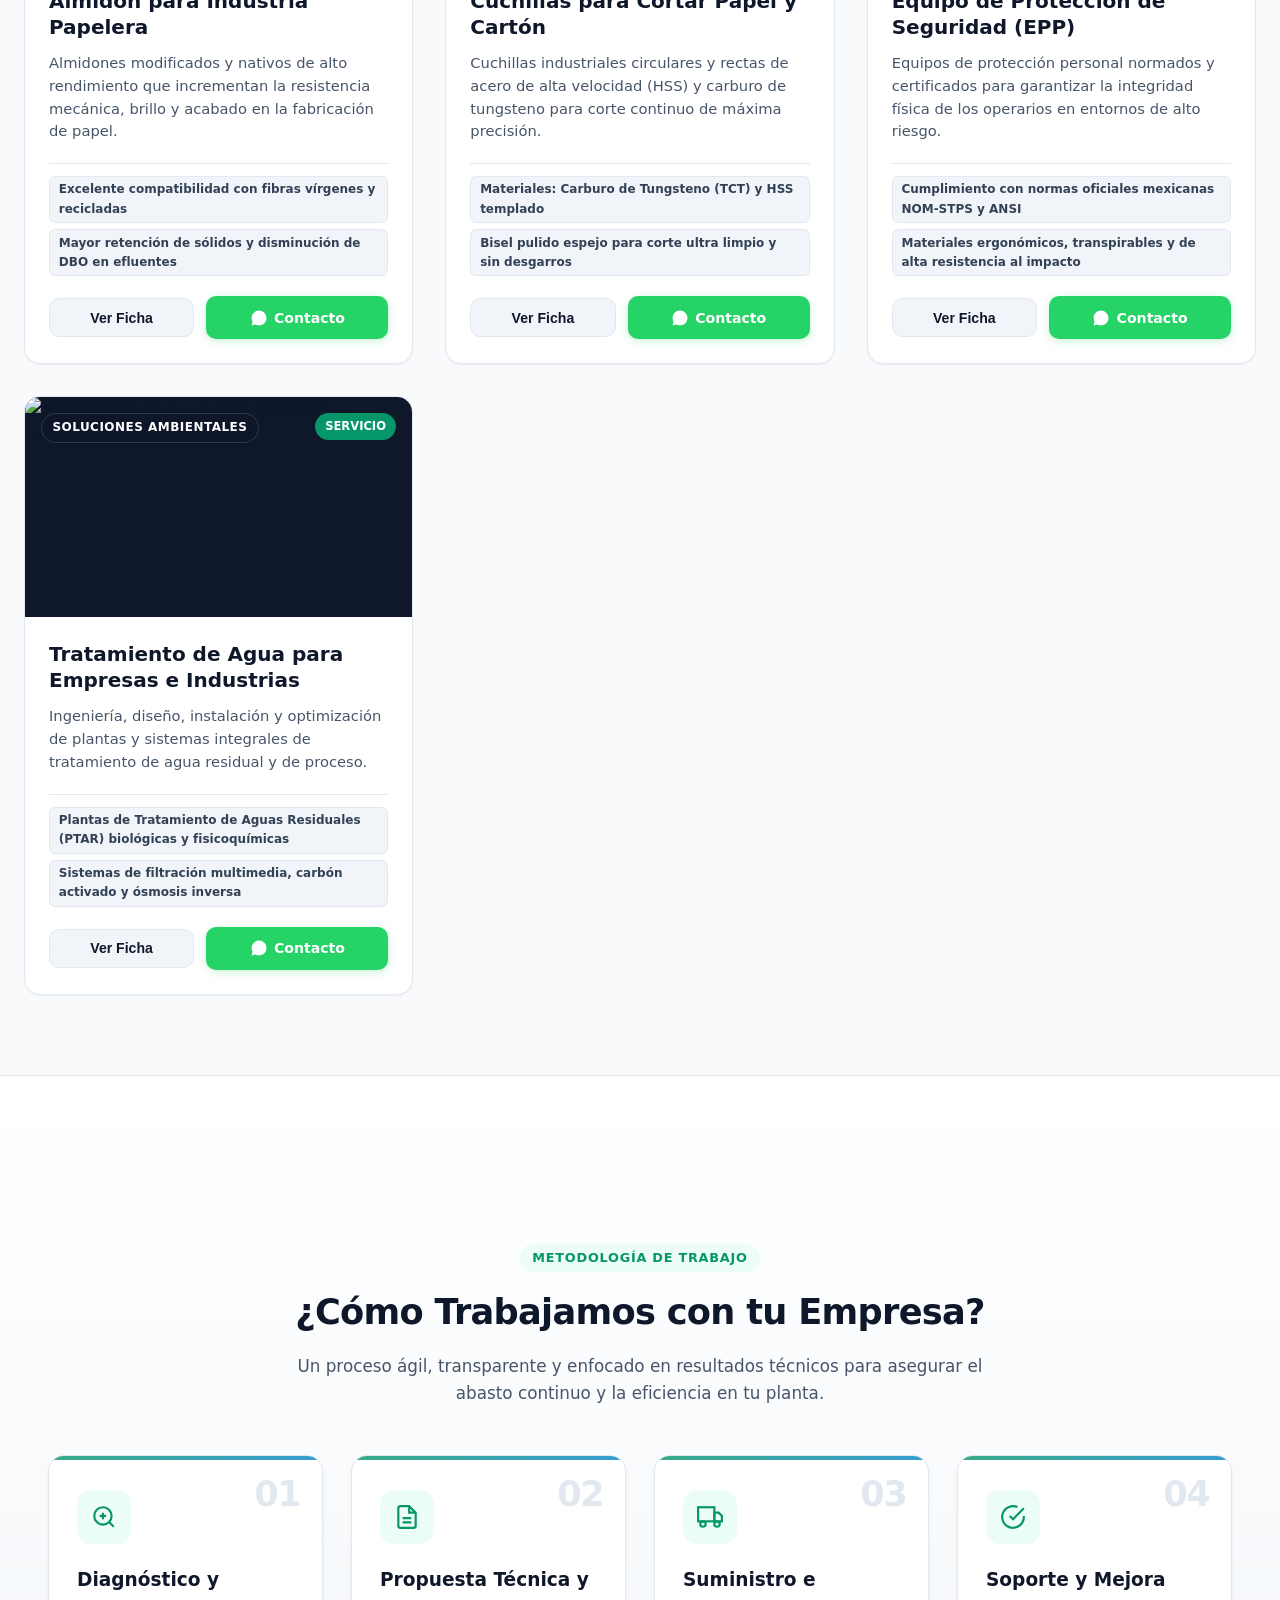
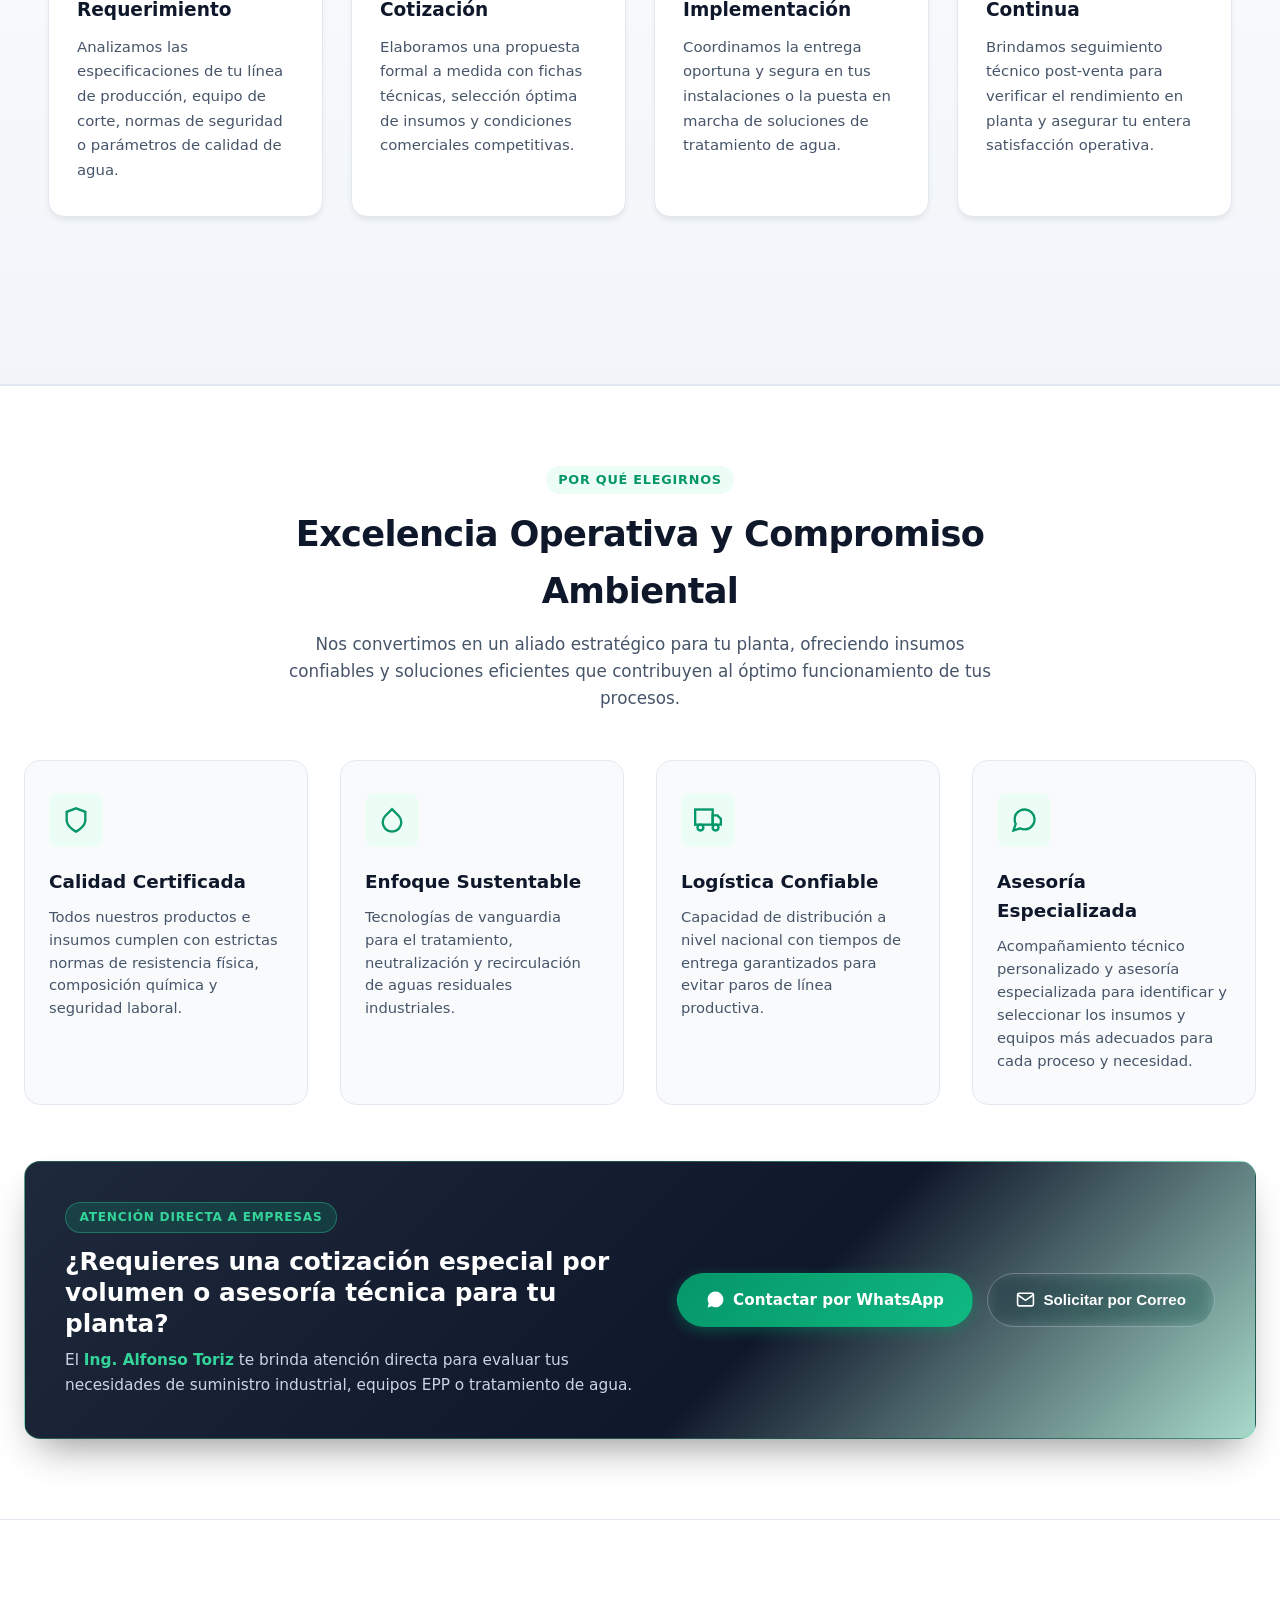
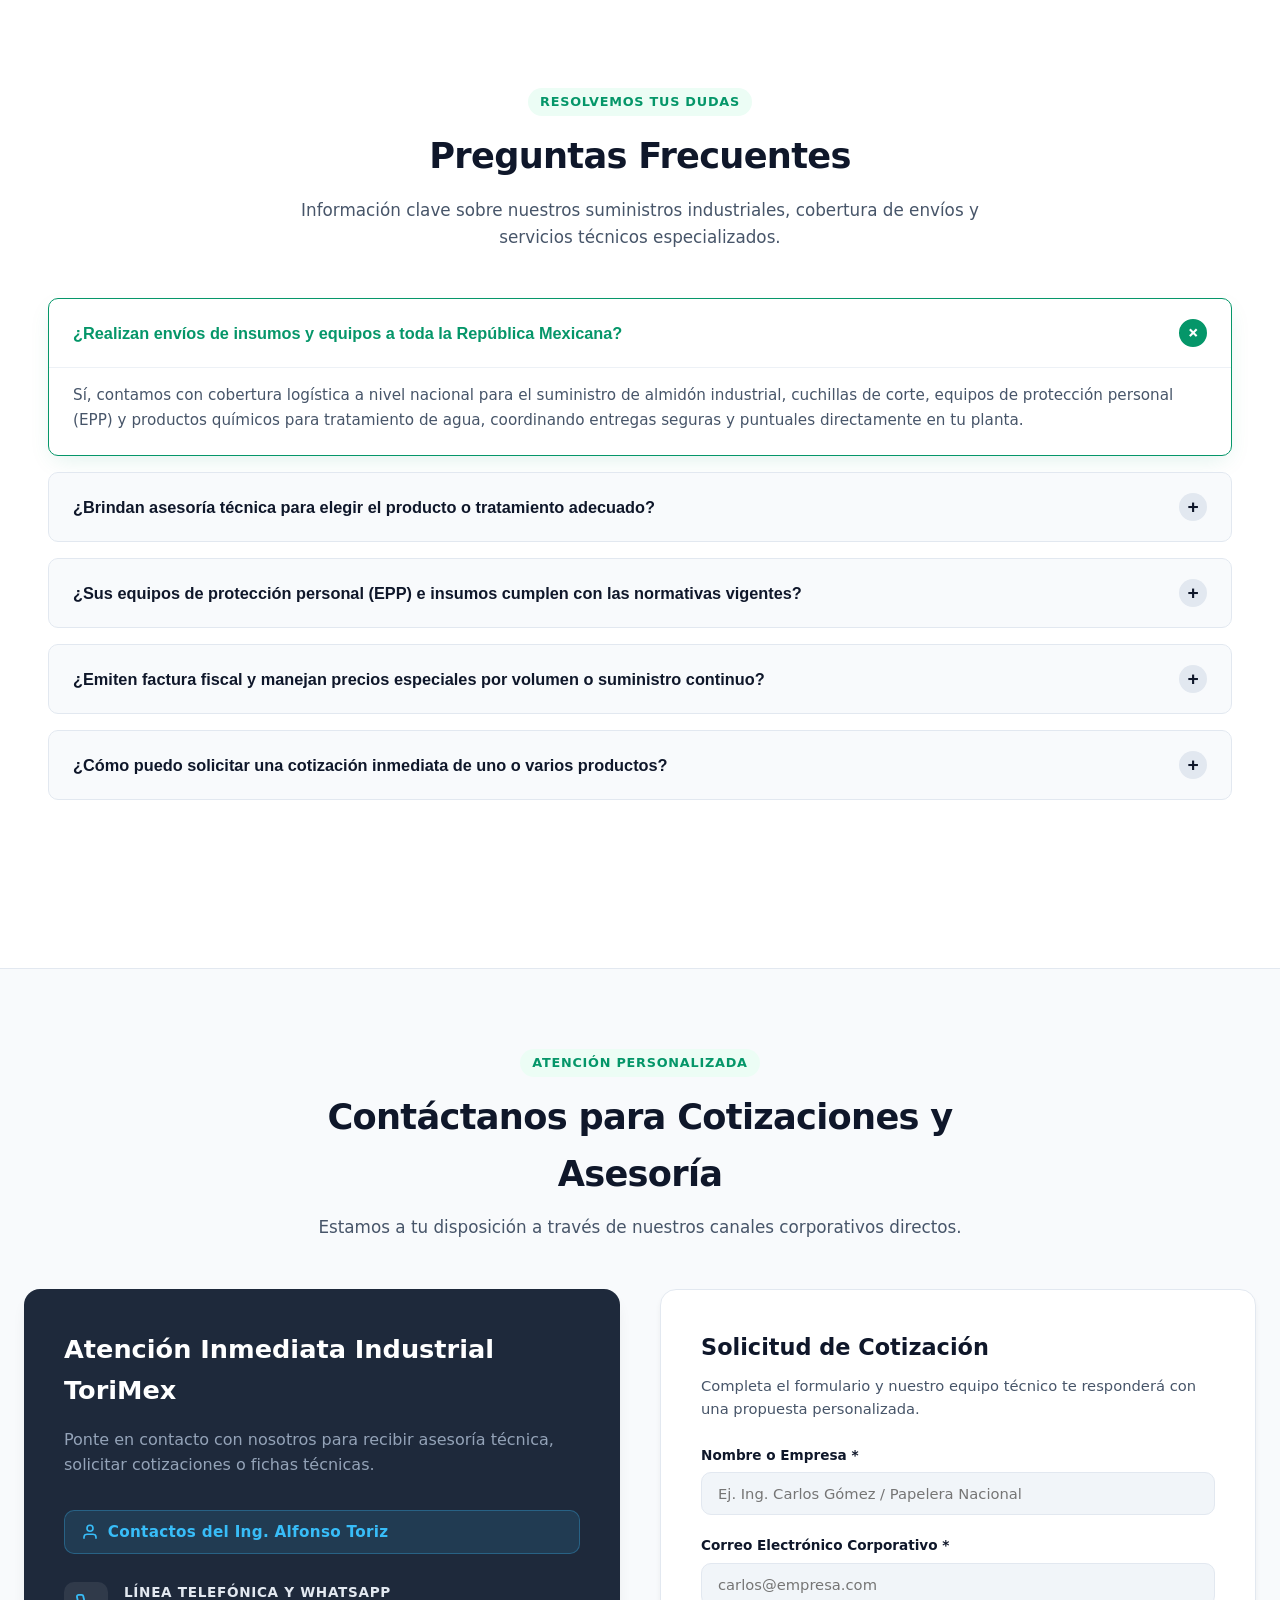
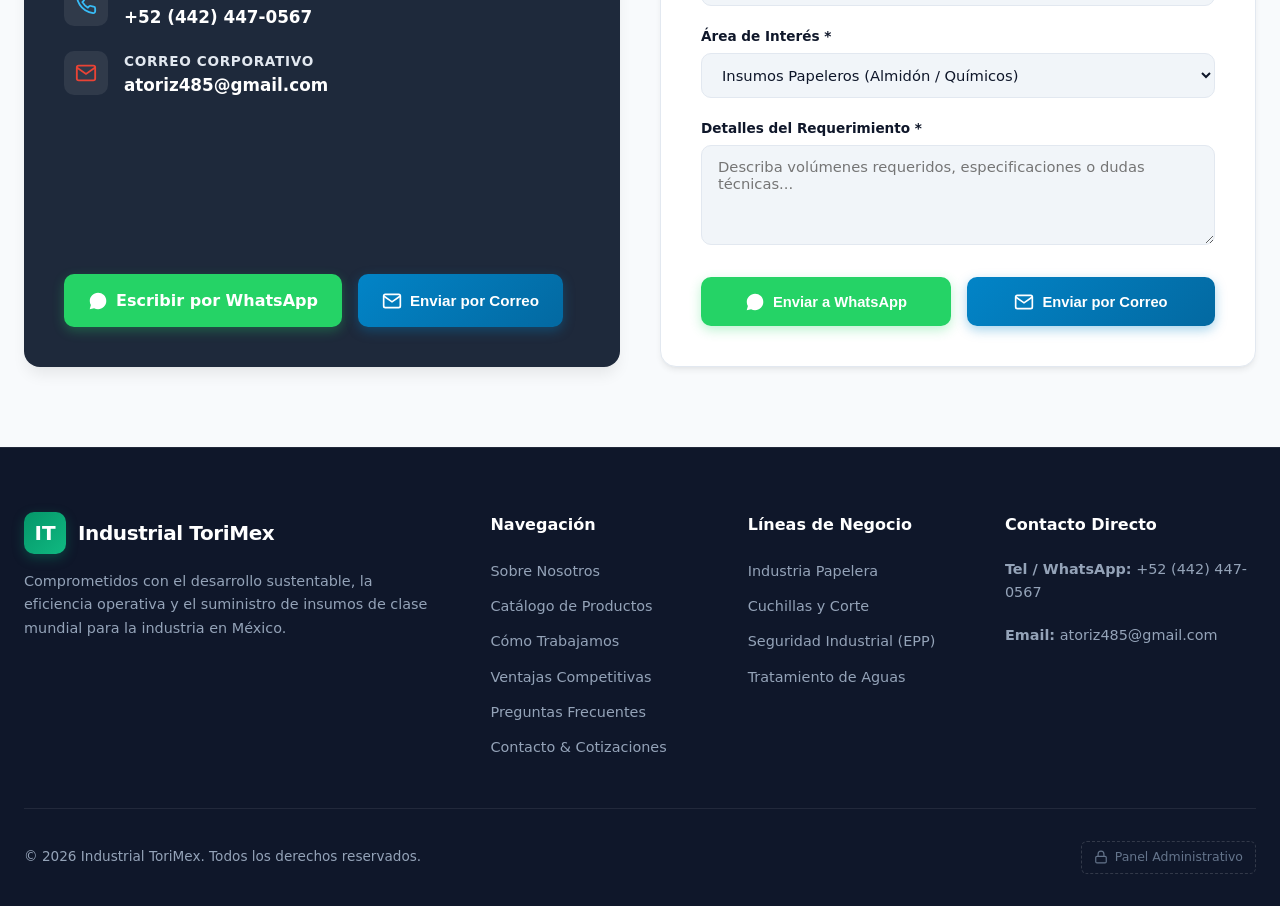
==== commit 71ae35fa: "Actualizacion de catalogo" ====
--- a/index.html
+++ b/index.html
@@ -419,7 +419,7 @@
             </div>
 
             <!-- Formulario de solicitud rápida -->
-            <div class="contact-form-card">
+            <div class="contact-form-card reveal-up" data-delay="200">
                 <h3>Solicitud de Cotización</h3>
                 <p>Completa el formulario y nuestro equipo técnico te responderá con una propuesta personalizada.</p>
 
@@ -501,8 +501,12 @@
     </div>
 
     <!-- ==========================================
-         BOTÓN FLOTANTE DE WHATSAPP
-         ========================================== -->
+         BOTONES FLOTANTES (VOLVER ARRIBA + WHATSAPP)
+         ========================================== -->
+    <button type="button" id="backToTopBtn" class="back-to-top-btn" aria-label="Volver arriba" title="Volver al inicio">
+        <svg width="22" height="22" viewBox="0 0 24 24" fill="none" stroke="currentColor" stroke-width="2.5"><polyline points="18 15 12 9 6 15"></polyline></svg>
+    </button>
+
     <a href="https://wa.me/5214424470567?text=Hola%2C%20buen%20d%C3%ADa.%20Me%20gustar%C3%ADa%20obtener%20m%C3%A1s%20informaci%C3%B3n%20sobre.%20%C2%BFPodr%C3%ADan%20proporcionarme%20detalles%2C%20por%20favor%3F%20%C2%A1Gracias!" target="_blank" rel="noopener noreferrer" class="floating-whatsapp" aria-label="Contactar por WhatsApp">
         <span class="floating-tooltip">¿Dudas? ¡Escríbenos en WhatsApp!</span>
         <svg viewBox="0 0 24 24">
@@ -530,7 +534,9 @@
                 <ul class="footer-links">
                     <li><a href="#nosotros">Sobre Nosotros</a></li>
                     <li><a href="#catalogo">Catálogo de Productos</a></li>
+                    <li><a href="#proceso">Cómo Trabajamos</a></li>
                     <li><a href="#por-que-nosotros">Ventajas Competitivas</a></li>
+                    <li><a href="#faq">Preguntas Frecuentes</a></li>
                     <li><a href="#contacto">Contacto & Cotizaciones</a></li>
                 </ul>
             </div>
--- a/css/main.css
+++ b/css/main.css
@@ -1490,3 +1490,604 @@
         grid-template-columns: 1fr;
     }
 }
+
+/* ==========================================================================
+   ETAPA 1: ANIMACIONES PROFESIONALES Y EXPERIENCIA VISUAL (UI/UX)
+   ========================================================================== */
+
+/* 1. Barra de progreso de lectura superior */
+.scroll-progress-track {
+    position: absolute;
+    bottom: 0;
+    left: 0;
+    width: 100%;
+    height: 3px;
+    background: rgba(255, 255, 255, 0.06);
+    z-index: 1002;
+    overflow: hidden;
+}
+
+.scroll-progress-bar {
+    height: 100%;
+    width: 0%;
+    background: linear-gradient(90deg, var(--emerald-green), #34D399, var(--accent-blue));
+    box-shadow: 0 0 10px rgba(16, 185, 129, 0.7);
+    transition: width 0.08s ease-out;
+}
+
+/* Ajuste de navegación para 7 enlaces y estado activo (Scroll Spy) */
+nav ul {
+    gap: 1.1rem;
+}
+
+nav ul li a.nav-link {
+    position: relative;
+    transition: all 0.25s ease;
+}
+
+nav ul li a.nav-link::after {
+    content: "";
+    position: absolute;
+    bottom: 0;
+    left: 50%;
+    width: 0;
+    height: 2px;
+    background: #34D399;
+    border-radius: 2px;
+    transition: all 0.25s ease;
+    transform: translateX(-50%);
+}
+
+nav ul li a.nav-link:hover::after,
+nav ul li a.nav-link.active::after {
+    width: 70%;
+}
+
+header.header-scrolled {
+    background-color: rgba(15, 23, 42, 0.98);
+    box-shadow: 0 10px 30px -5px rgba(0, 0, 0, 0.35);
+}
+
+/* 2. Hero: Orbes de luz, cuadrícula técnica, pulso y destello shimmer */
+.hero {
+    overflow: hidden;
+}
+
+.hero-bg-grid {
+    position: absolute;
+    inset: 0;
+    background-image: 
+        linear-gradient(to right, rgba(255, 255, 255, 0.04) 1px, transparent 1px),
+        linear-gradient(to bottom, rgba(255, 255, 255, 0.04) 1px, transparent 1px);
+    background-size: 48px 48px;
+    pointer-events: none;
+    z-index: 0;
+}
+
+.hero-glow-orb {
+    position: absolute;
+    border-radius: 50%;
+    filter: blur(80px);
+    pointer-events: none;
+    z-index: 0;
+    opacity: 0.45;
+    animation: floatOrb 10s ease-in-out infinite alternate;
+}
+
+.hero-glow-1 {
+    width: 360px;
+    height: 360px;
+    background: radial-gradient(circle, rgba(16, 185, 129, 0.55) 0%, transparent 70%);
+    top: -80px;
+    left: -80px;
+}
+
+.hero-glow-2 {
+    width: 420px;
+    height: 420px;
+    background: radial-gradient(circle, rgba(2, 132, 199, 0.5) 0%, transparent 70%);
+    bottom: -120px;
+    right: -100px;
+    animation-delay: -5s;
+}
+
+@keyframes floatOrb {
+    0% {
+        transform: translate(0, 0) scale(1);
+    }
+    100% {
+        transform: translate(30px, 25px) scale(1.12);
+    }
+}
+
+.hero-content,
+.hero-metrics {
+    position: relative;
+    z-index: 2;
+}
+
+.pulse-dot {
+    width: 8px;
+    height: 8px;
+    border-radius: 50%;
+    background-color: #34D399;
+    display: inline-block;
+    box-shadow: 0 0 0 rgba(52, 211, 153, 0.7);
+    animation: pulseGlow 2s infinite;
+}
+
+@keyframes pulseGlow {
+    0% {
+        box-shadow: 0 0 0 0 rgba(52, 211, 153, 0.75);
+    }
+    70% {
+        box-shadow: 0 0 0 9px rgba(52, 211, 153, 0);
+    }
+    100% {
+        box-shadow: 0 0 0 0 rgba(52, 211, 153, 0);
+    }
+}
+
+/* Destello Shimmer en botones principales */
+.btn-shimmer {
+    position: relative;
+    overflow: hidden;
+}
+
+.btn-shimmer::after {
+    content: "";
+    position: absolute;
+    top: 0;
+    left: -120%;
+    width: 65%;
+    height: 100%;
+    background: linear-gradient(
+        90deg,
+        transparent,
+        rgba(255, 255, 255, 0.28),
+        transparent
+    );
+    transform: skewX(-22deg);
+    animation: shimmerSweep 4.5s infinite;
+}
+
+@keyframes shimmerSweep {
+    0% {
+        left: -120%;
+    }
+    28% {
+        left: 140%;
+    }
+    100% {
+        left: 140%;
+    }
+}
+
+/* 3. Animaciones Scroll Reveal (.reveal-up) */
+.reveal-up {
+    opacity: 0;
+    transform: translateY(28px);
+    transition: opacity 0.7s cubic-bezier(0.22, 1, 0.36, 1),
+                transform 0.7s cubic-bezier(0.22, 1, 0.36, 1);
+    will-change: opacity, transform;
+}
+
+.reveal-up.revealed {
+    opacity: 1;
+    transform: translateY(0);
+}
+
+/* 4. Tarjetas del catálogo con animación escalonada al filtrar */
+.catalog-card {
+    animation: cardEnter 0.5s cubic-bezier(0.22, 1, 0.36, 1) backwards;
+    animation-delay: calc(var(--card-index, 0) * 80ms);
+}
+
+@keyframes cardEnter {
+    from {
+        opacity: 0;
+        transform: translateY(22px) scale(0.98);
+    }
+    to {
+        opacity: 1;
+        transform: translateY(0) scale(1);
+    }
+}
+
+.metric-item {
+    transition: transform 0.3s ease, background-color 0.3s ease, border-color 0.3s ease;
+}
+
+.metric-item:hover {
+    transform: translateY(-4px);
+    background: rgba(255, 255, 255, 0.13);
+    border-color: rgba(52, 211, 153, 0.45);
+}
+
+/* 5. Botón Flotante "Volver Arriba" */
+.back-to-top-btn {
+    position: fixed;
+    bottom: 5.75rem;
+    right: 2.15rem;
+    width: 46px;
+    height: 46px;
+    border-radius: 50%;
+    background: var(--primary-navy);
+    color: #FFFFFF;
+    border: 1px solid rgba(255, 255, 255, 0.18);
+    box-shadow: 0 8px 20px rgba(15, 23, 42, 0.3);
+    display: flex;
+    align-items: center;
+    justify-content: center;
+    cursor: pointer;
+    z-index: 985;
+    opacity: 0;
+    visibility: hidden;
+    transform: translateY(14px);
+    transition: all 0.3s cubic-bezier(0.4, 0, 0.2, 1);
+}
+
+.back-to-top-btn.visible {
+    opacity: 1;
+    visibility: visible;
+    transform: translateY(0);
+}
+
+.back-to-top-btn:hover {
+    background: var(--emerald-green);
+    border-color: #34D399;
+    transform: translateY(-3px);
+}
+
+/* ==========================================================================
+   ETAPA 2: NUEVAS SECCIONES CORPORATIVAS B2B
+   ========================================================================== */
+
+/* 1. Cintillo Carrusel Infinito de Sectores y Normativas (.industry-marquee) */
+.industry-marquee {
+    background: #0B1120;
+    border-top: 1px solid rgba(255, 255, 255, 0.07);
+    border-bottom: 1px solid rgba(255, 255, 255, 0.07);
+    padding: 0.95rem 0;
+    overflow: hidden;
+    position: relative;
+}
+
+.industry-marquee::before,
+.industry-marquee::after {
+    content: "";
+    position: absolute;
+    top: 0;
+    width: 90px;
+    height: 100%;
+    z-index: 2;
+    pointer-events: none;
+}
+
+.industry-marquee::before {
+    left: 0;
+    background: linear-gradient(to right, #0B1120, transparent);
+}
+
+.industry-marquee::after {
+    right: 0;
+    background: linear-gradient(to left, #0B1120, transparent);
+}
+
+.marquee-track {
+    display: flex;
+    width: max-content;
+    animation: marqueeScroll 34s linear infinite;
+}
+
+.industry-marquee:hover .marquee-track {
+    animation-play-state: paused;
+}
+
+.marquee-group {
+    display: flex;
+    align-items: center;
+    gap: 2.75rem;
+    padding-right: 2.75rem;
+}
+
+.marquee-item {
+    display: inline-flex;
+    align-items: center;
+    gap: 0.55rem;
+    color: #CBD5E1;
+    font-size: 0.86rem;
+    font-weight: 600;
+    letter-spacing: 0.02em;
+    white-space: nowrap;
+}
+
+.marquee-item svg {
+    color: #34D399;
+    flex-shrink: 0;
+}
+
+@keyframes marqueeScroll {
+    0% {
+        transform: translateX(0);
+    }
+    100% {
+        transform: translateX(-50%);
+    }
+}
+
+/* 2. Sección "¿Cómo Trabajamos?" (#proceso) */
+.process-section {
+    padding: 5.5rem 1.5rem;
+    background: linear-gradient(180deg, #FFFFFF 0%, #F1F5F9 100%);
+    border-top: 1px solid var(--border-color);
+    border-bottom: 1px solid var(--border-color);
+}
+
+.process-container {
+    max-width: 1280px;
+    margin: 0 auto;
+}
+
+.process-steps-grid {
+    display: grid;
+    grid-template-columns: repeat(auto-fit, minmax(255px, 1fr));
+    gap: 1.75rem;
+    position: relative;
+}
+
+.process-step-card {
+    background: #FFFFFF;
+    border-radius: var(--radius-lg);
+    padding: 2.1rem 1.75rem;
+    border: 1px solid var(--border-color);
+    box-shadow: var(--shadow-md);
+    position: relative;
+    transition: all 0.35s cubic-bezier(0.22, 1, 0.36, 1);
+    overflow: hidden;
+}
+
+.process-step-card::before {
+    content: "";
+    position: absolute;
+    top: 0;
+    left: 0;
+    width: 100%;
+    height: 4px;
+    background: linear-gradient(90deg, var(--emerald-green), var(--accent-blue));
+    opacity: 0.8;
+    transition: height 0.3s ease;
+}
+
+.process-step-card:hover {
+    transform: translateY(-7px);
+    box-shadow: var(--shadow-xl);
+    border-color: #CBD5E1;
+}
+
+.step-number-badge {
+    position: absolute;
+    top: 1.25rem;
+    right: 1.35rem;
+    font-size: 2.2rem;
+    font-weight: 900;
+    color: #E2E8F0;
+    line-height: 1;
+    letter-spacing: -0.04em;
+    transition: color 0.3s ease, transform 0.3s ease;
+    user-select: none;
+}
+
+.process-step-card:hover .step-number-badge {
+    color: rgba(5, 150, 105, 0.22);
+    transform: scale(1.08);
+}
+
+.step-icon-box {
+    width: 54px;
+    height: 54px;
+    border-radius: 14px;
+    background: var(--emerald-soft);
+    color: var(--emerald-green);
+    display: flex;
+    align-items: center;
+    justify-content: center;
+    margin-bottom: 1.35rem;
+    transition: all 0.3s ease;
+}
+
+.process-step-card:hover .step-icon-box {
+    background: var(--emerald-green);
+    color: #FFFFFF;
+    transform: scale(1.06);
+}
+
+.process-step-card h3 {
+    font-size: 1.16rem;
+    font-weight: 800;
+    color: var(--text-primary);
+    margin-bottom: 0.65rem;
+}
+
+.process-step-card p {
+    font-size: 0.93rem;
+    color: var(--text-secondary);
+    line-height: 1.65;
+}
+
+/* 3. Banner de Asesoría Técnica Directa (.cta-advisory-banner) */
+.cta-advisory-banner {
+    margin-top: 3.5rem;
+    background: linear-gradient(135deg, #1E293B 0%, #0F172A 60%, rgba(5, 150, 105, 0.35) 100%);
+    border: 1px solid rgba(52, 211, 153, 0.3);
+    border-radius: var(--radius-lg);
+    padding: 2.5rem;
+    display: flex;
+    align-items: center;
+    justify-content: space-between;
+    gap: 2rem;
+    box-shadow: 0 20px 40px -15px rgba(0, 0, 0, 0.45);
+    position: relative;
+    overflow: hidden;
+}
+
+.cta-advisory-text {
+    max-width: 640px;
+}
+
+.cta-advisory-pill {
+    display: inline-block;
+    background: rgba(16, 185, 129, 0.18);
+    color: #34D399;
+    border: 1px solid rgba(52, 211, 153, 0.35);
+    font-size: 0.76rem;
+    font-weight: 700;
+    text-transform: uppercase;
+    letter-spacing: 0.06em;
+    padding: 0.3rem 0.85rem;
+    border-radius: var(--radius-full);
+    margin-bottom: 0.85rem;
+}
+
+.cta-advisory-text h3 {
+    font-size: 1.55rem;
+    font-weight: 800;
+    color: #FFFFFF;
+    margin-bottom: 0.55rem;
+    line-height: 1.25;
+}
+
+.cta-advisory-text p {
+    color: #CBD5E1;
+    font-size: 0.96rem;
+    line-height: 1.6;
+}
+
+.cta-advisory-text strong {
+    color: #34D399;
+}
+
+.cta-advisory-buttons {
+    display: flex;
+    flex-wrap: wrap;
+    gap: 0.9rem;
+    flex-shrink: 0;
+}
+
+/* 4. Sección de Preguntas Frecuentes (.faq-section) */
+.faq-section {
+    padding: 5.5rem 1.5rem;
+    background-color: #FFFFFF;
+    border-bottom: 1px solid var(--border-color);
+}
+
+.faq-container {
+    max-width: 920px;
+    margin: 0 auto;
+}
+
+.faq-accordion {
+    display: flex;
+    flex-direction: column;
+    gap: 1rem;
+}
+
+.faq-item {
+    background: var(--bg-main);
+    border: 1px solid var(--border-color);
+    border-radius: var(--radius-md);
+    overflow: hidden;
+    transition: all 0.3s ease;
+}
+
+.faq-item:hover {
+    border-color: #CBD5E1;
+}
+
+.faq-item.active {
+    background: #FFFFFF;
+    border-color: var(--emerald-green);
+    box-shadow: 0 8px 24px -6px rgba(5, 150, 105, 0.14);
+}
+
+.faq-question {
+    width: 100%;
+    background: none;
+    border: none;
+    padding: 1.25rem 1.5rem;
+    text-align: left;
+    font-size: 1.02rem;
+    font-weight: 700;
+    color: var(--text-primary);
+    display: flex;
+    align-items: center;
+    justify-content: space-between;
+    gap: 1rem;
+    cursor: pointer;
+    transition: color 0.25s ease;
+}
+
+.faq-item.active .faq-question {
+    color: var(--emerald-green);
+}
+
+.faq-icon {
+    width: 28px;
+    height: 28px;
+    border-radius: 50%;
+    background: #E2E8F0;
+    color: var(--text-primary);
+    display: inline-flex;
+    align-items: center;
+    justify-content: center;
+    font-size: 1.2rem;
+    font-weight: 700;
+    line-height: 1;
+    flex-shrink: 0;
+    transition: all 0.3s ease;
+}
+
+.faq-item.active .faq-icon {
+    background: var(--emerald-green);
+    color: #FFFFFF;
+    transform: rotate(45deg);
+}
+
+.faq-answer {
+    max-height: 0;
+    overflow: hidden;
+    transition: max-height 0.35s cubic-bezier(0.4, 0, 0.2, 1);
+}
+
+.faq-answer-inner {
+    padding: 0 1.5rem 1.35rem;
+    color: var(--text-secondary);
+    font-size: 0.95rem;
+    line-height: 1.65;
+    border-top: 1px solid rgba(226, 232, 240, 0.6);
+    padding-top: 0.95rem;
+}
+
+@media (max-width: 900px) {
+    .cta-advisory-banner {
+        flex-direction: column;
+        align-items: flex-start;
+        padding: 1.85rem;
+    }
+    .cta-advisory-buttons {
+        width: 100%;
+    }
+    .cta-advisory-buttons .btn {
+        flex: 1;
+        justify-content: center;
+    }
+}
+
+@media (max-width: 768px) {
+    .back-to-top-btn {
+        bottom: 5.2rem;
+        right: 1.4rem;
+        width: 42px;
+        height: 42px;
+    }
+}
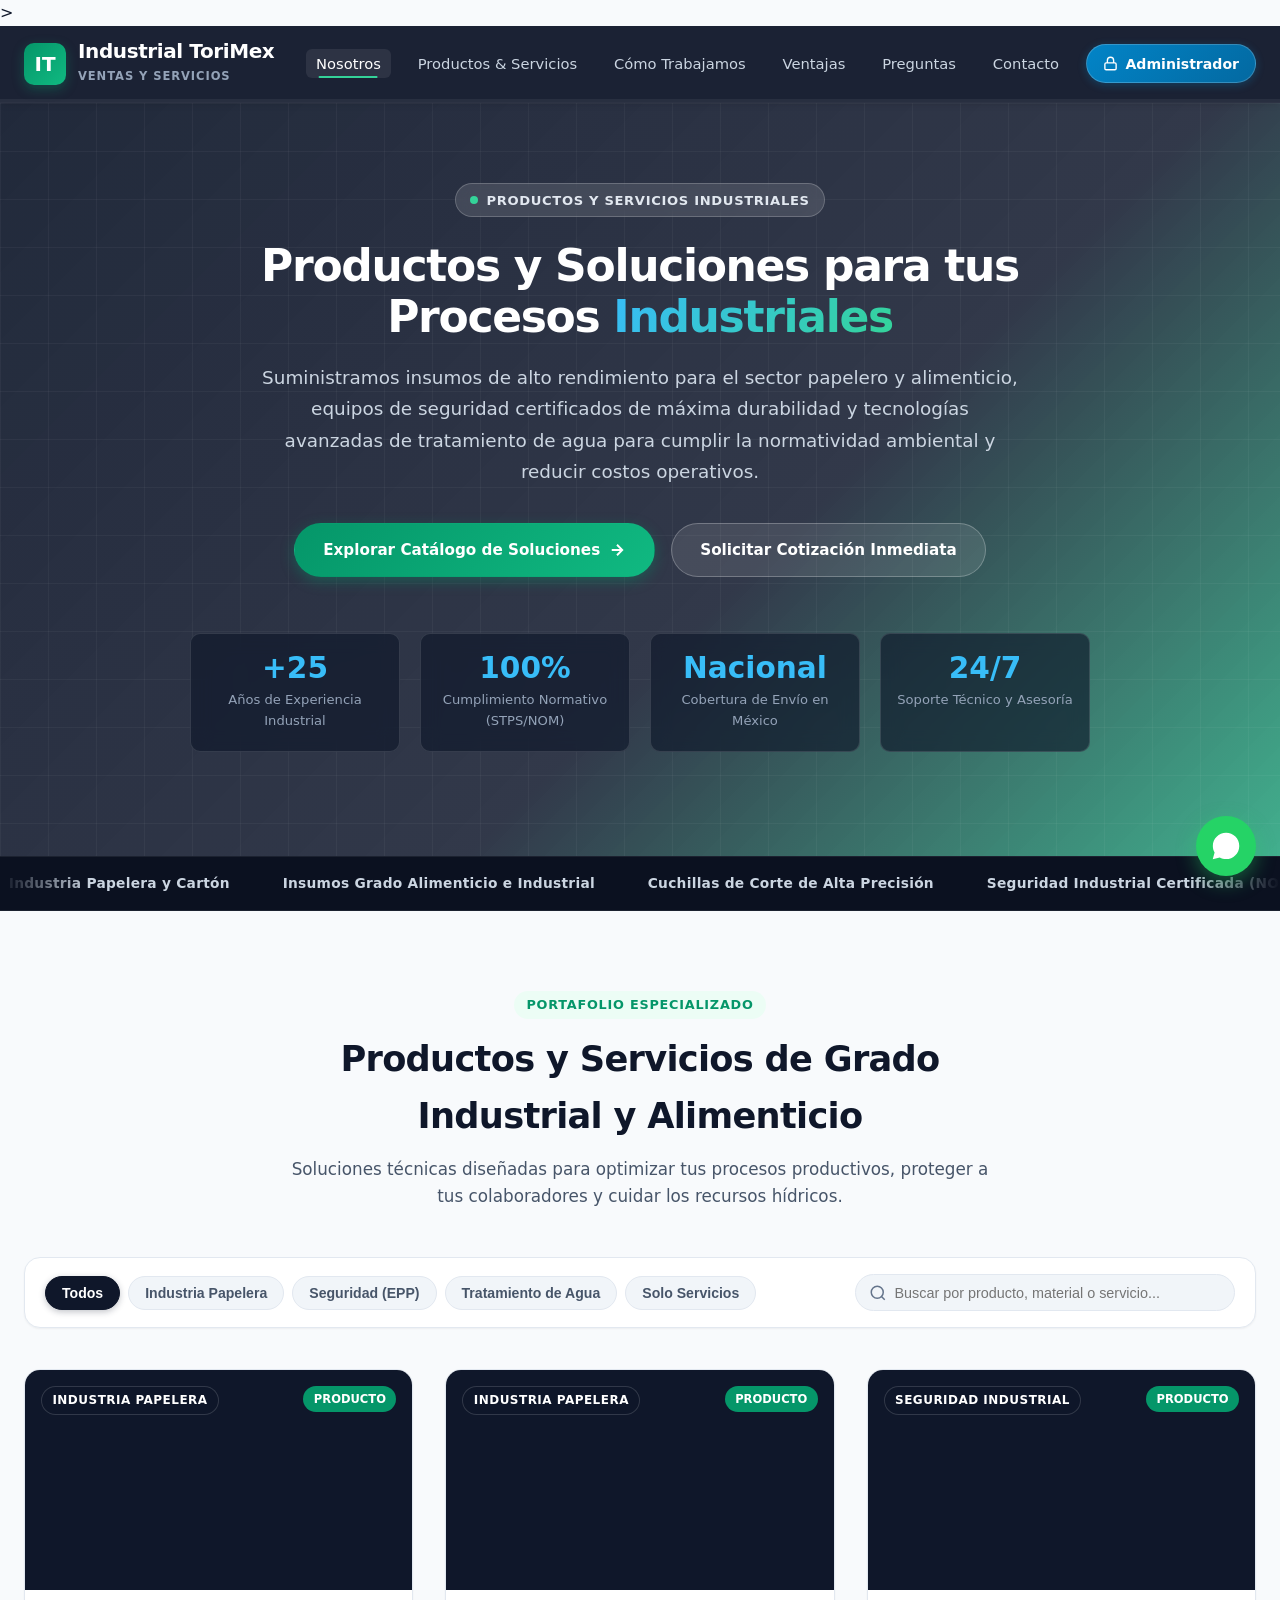
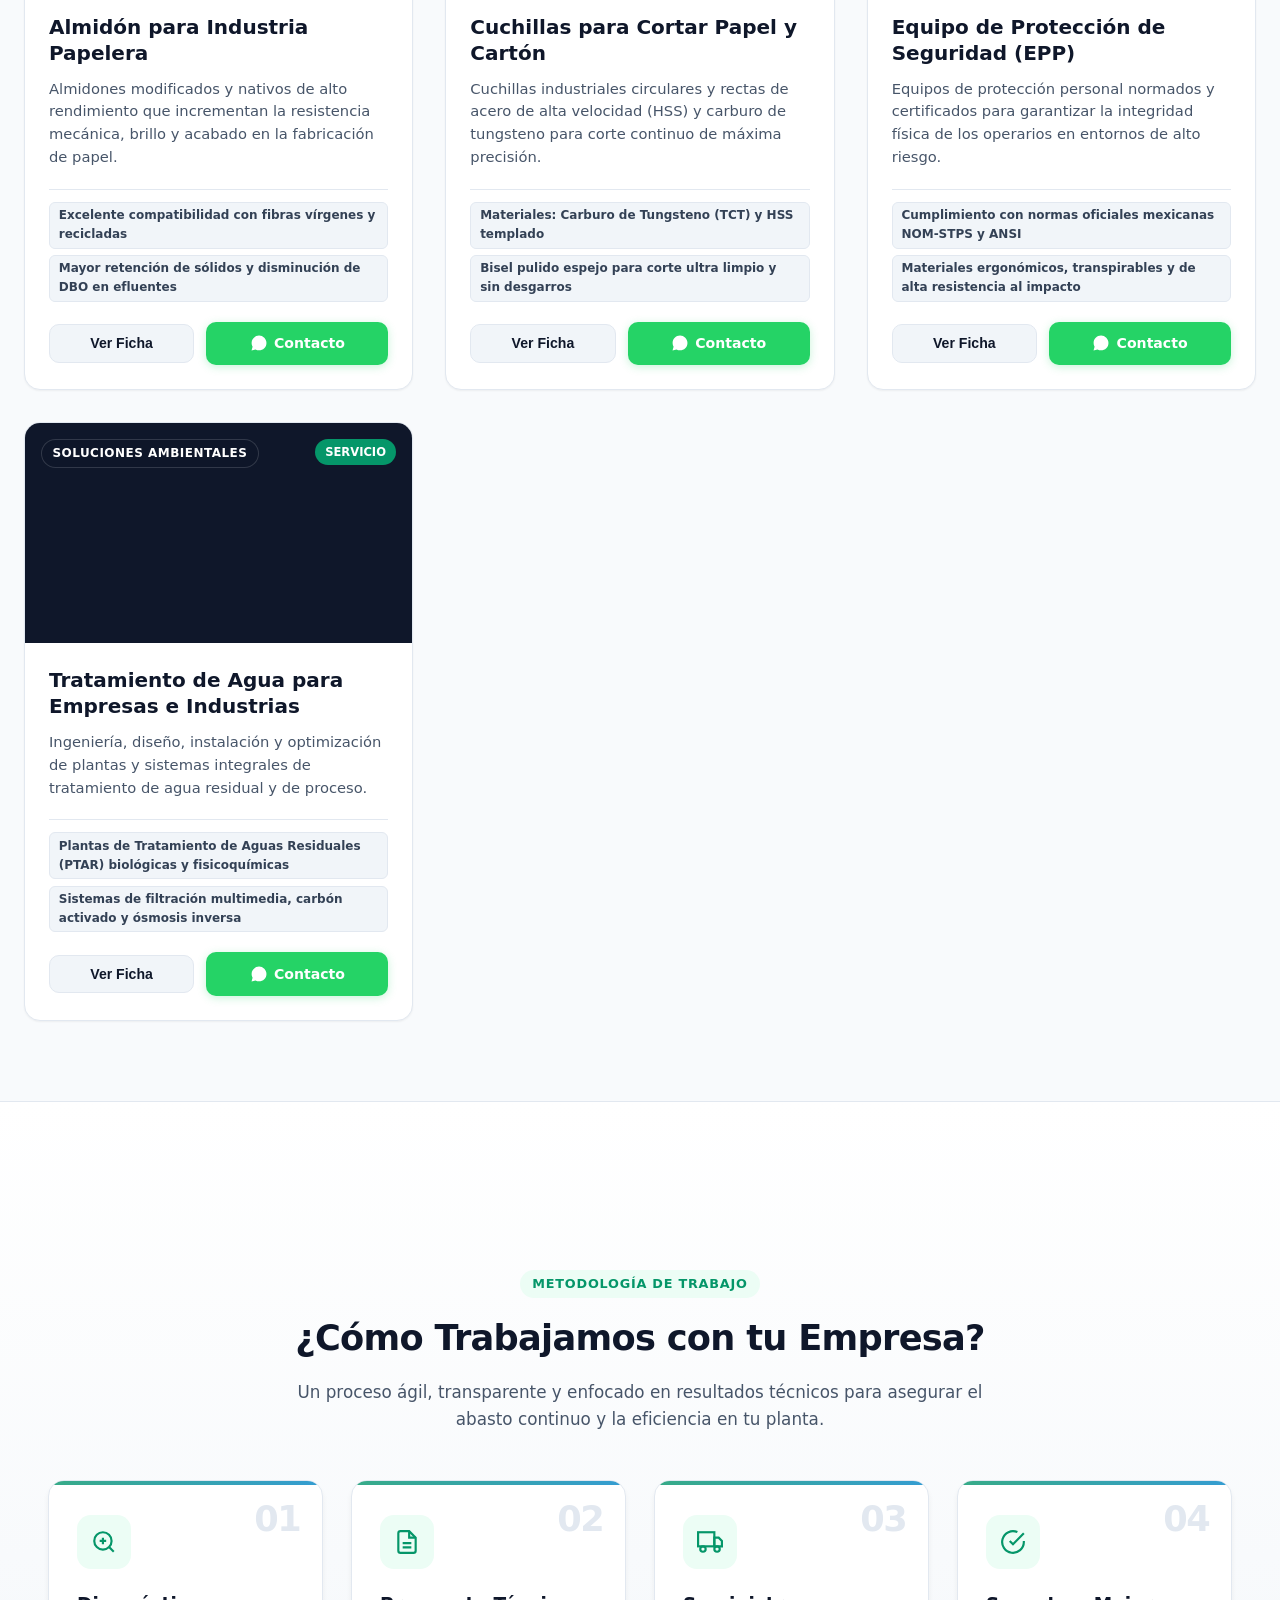
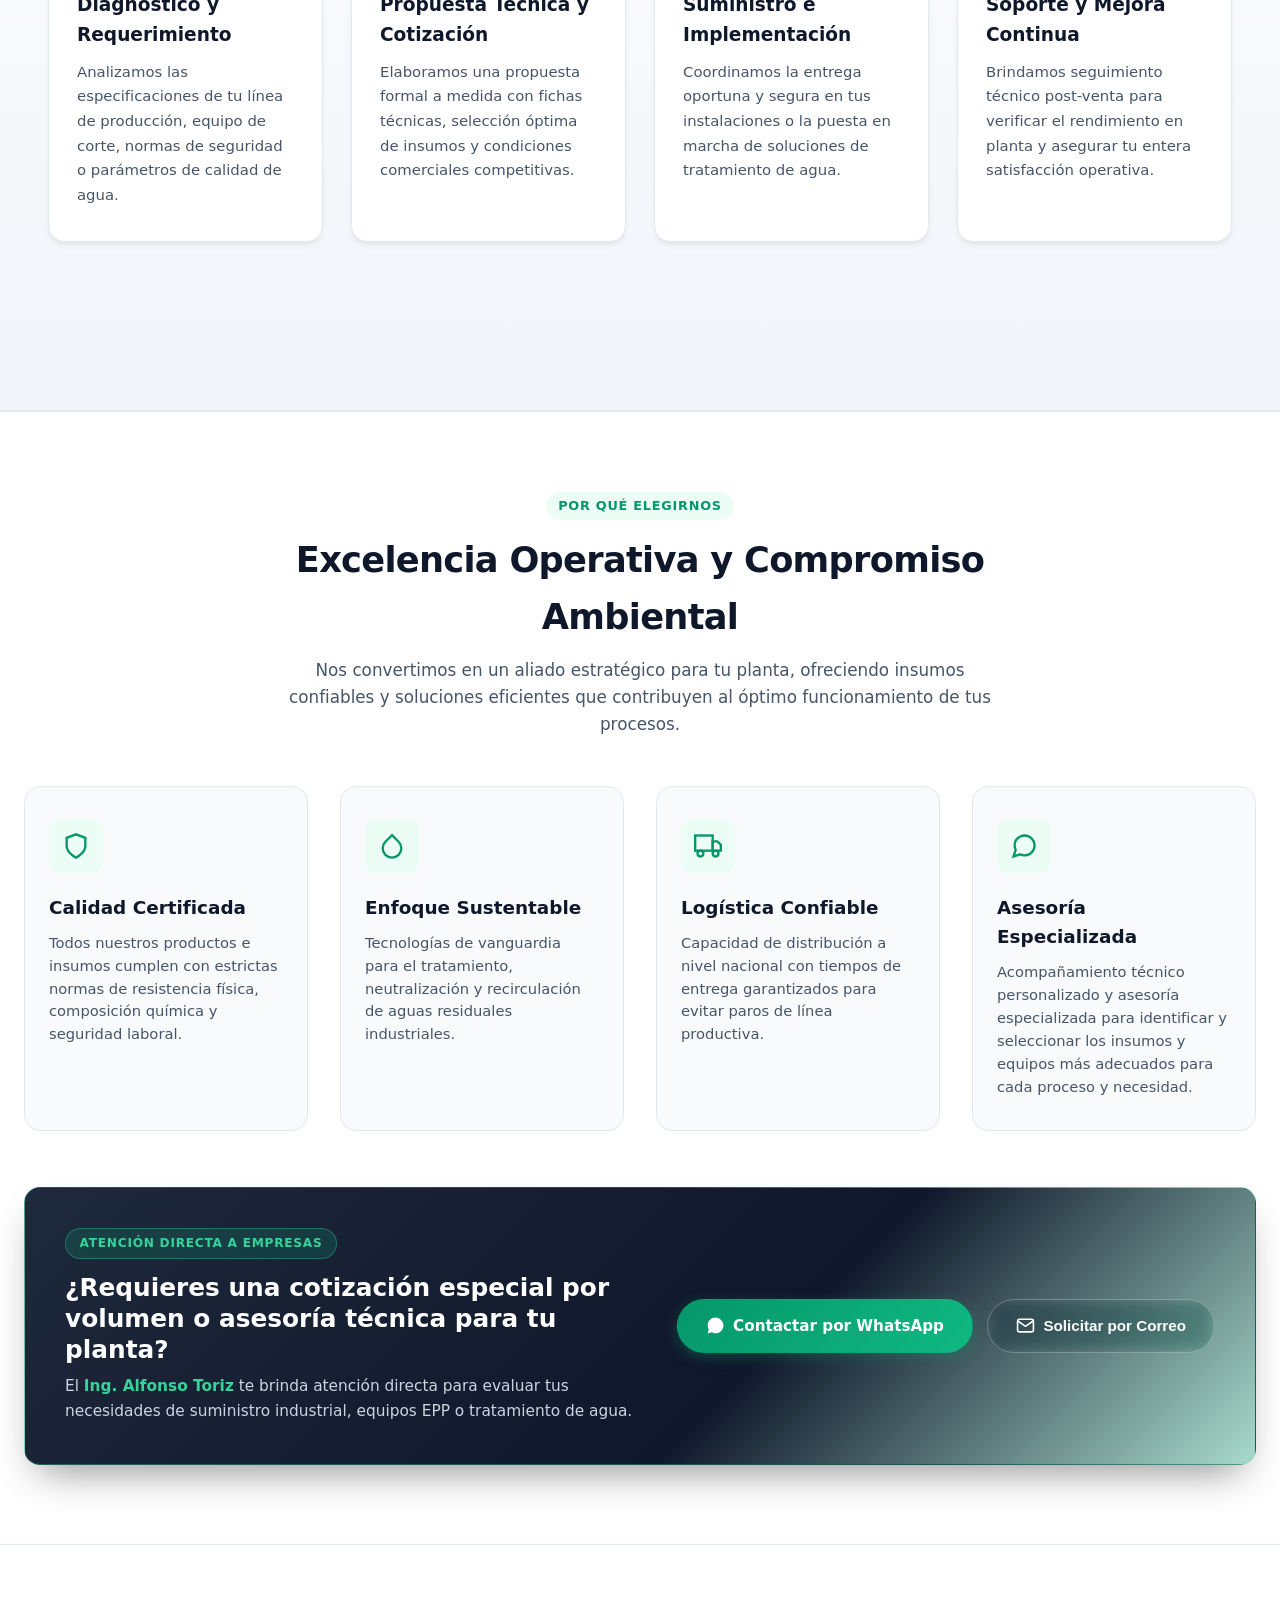
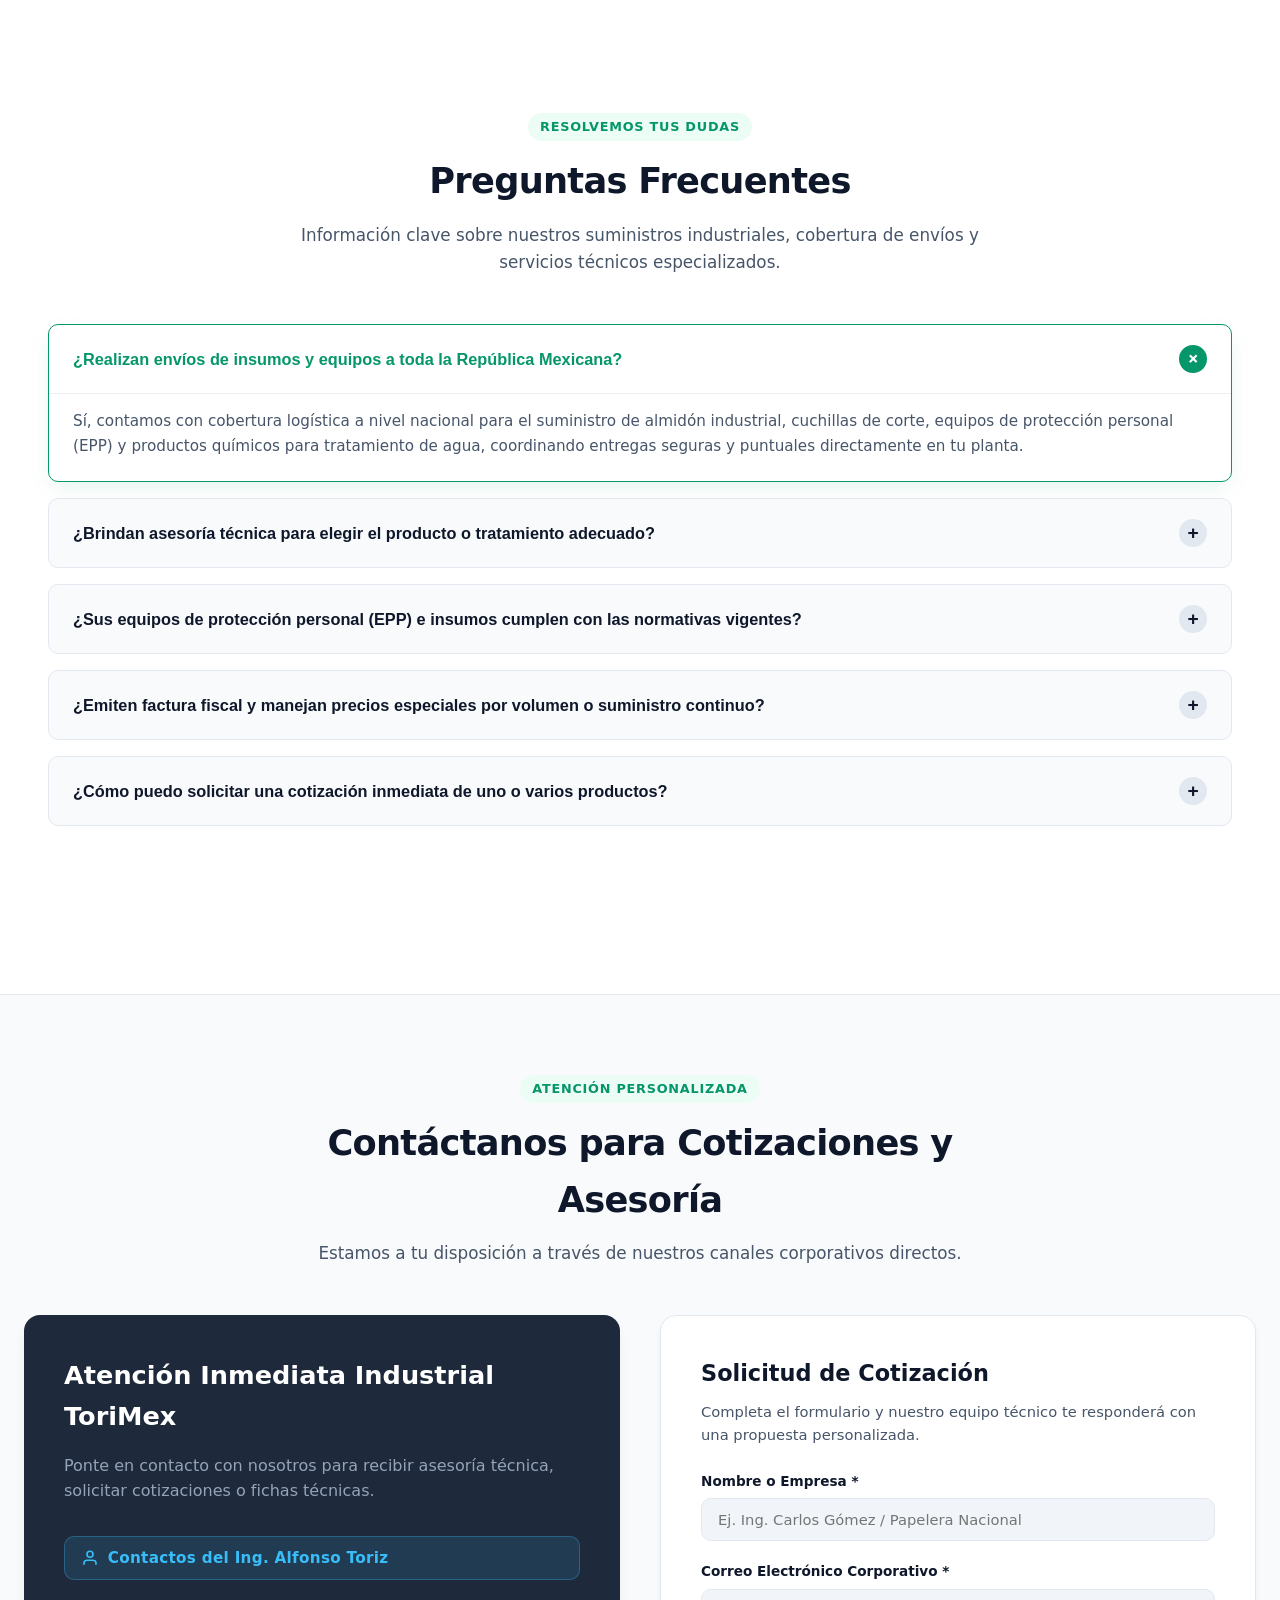
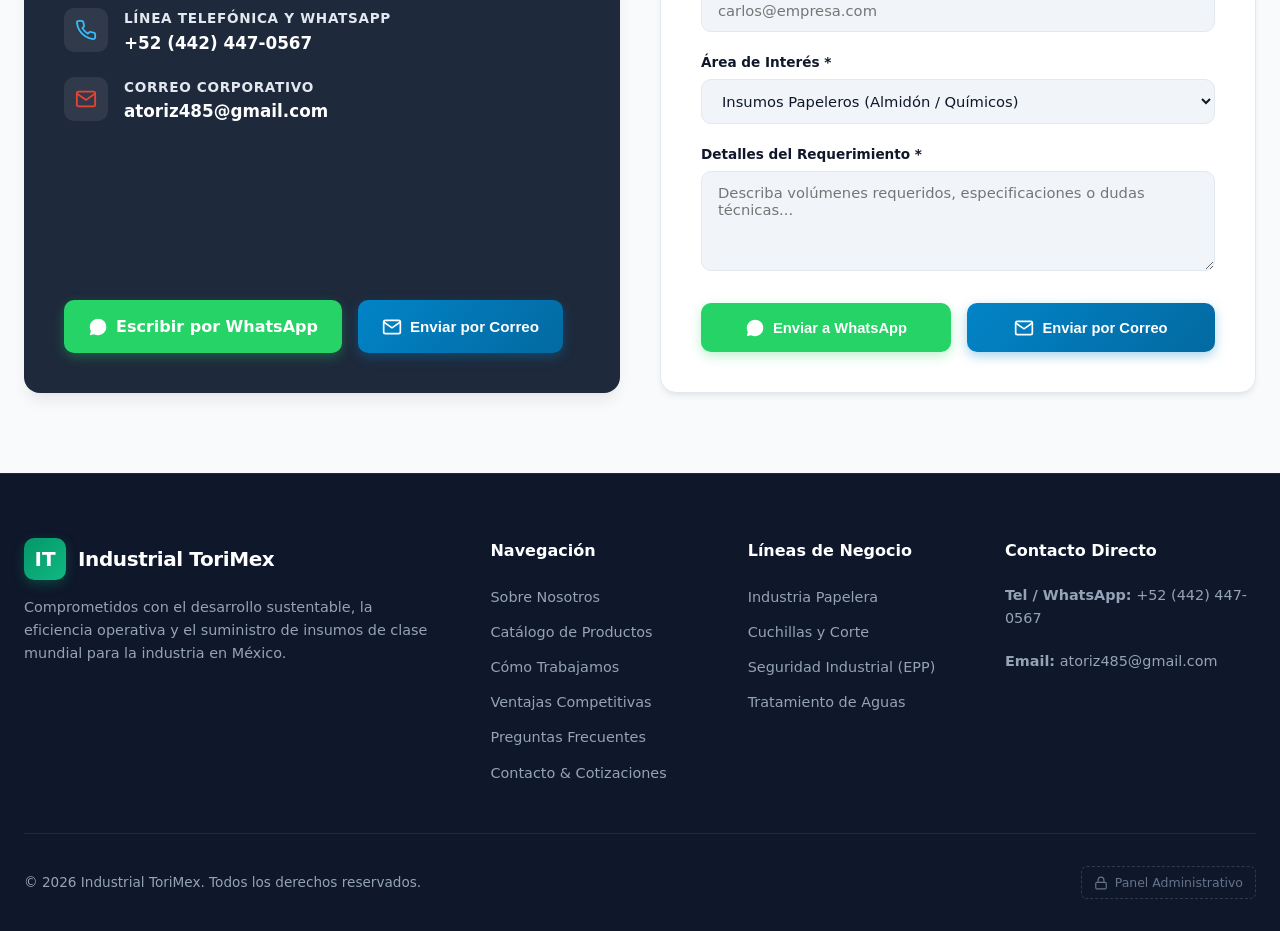
==== commit 24825128: "Actualizacion de catalogo" ====
--- a/index.html
+++ b/index.html
@@ -8,7 +8,7 @@
     <meta name="theme-color" content="#0F172A">
     
     <!-- Hojas de Estilo -->
-    <link rel="stylesheet" href="css/main.css">
+    <link rel="stylesheet" href="styles.css">>
     
     <!-- Favicon SVG en línea -->
     <link rel="icon" href="data:image/svg+xml,<svg xmlns='http://www.w3.org/2000/svg' viewBox='0 0 100 100'><rect width='100' height='100' rx='20' fill='%23059669'/><text x='50%' y='65%' font-size='50' font-weight='800' fill='white' text-anchor='middle'>IT</text></svg>">
--- a/styles.css
+++ b/styles.css
@@ -0,0 +1,5 @@
+/* ==========================================================================
+   INDUSTRIAL TORIMEX - Hoja de estilos principal
+   Redirige a la arquitectura modular css/main.css
+   ========================================================================== */
+@import url('css/main.css');
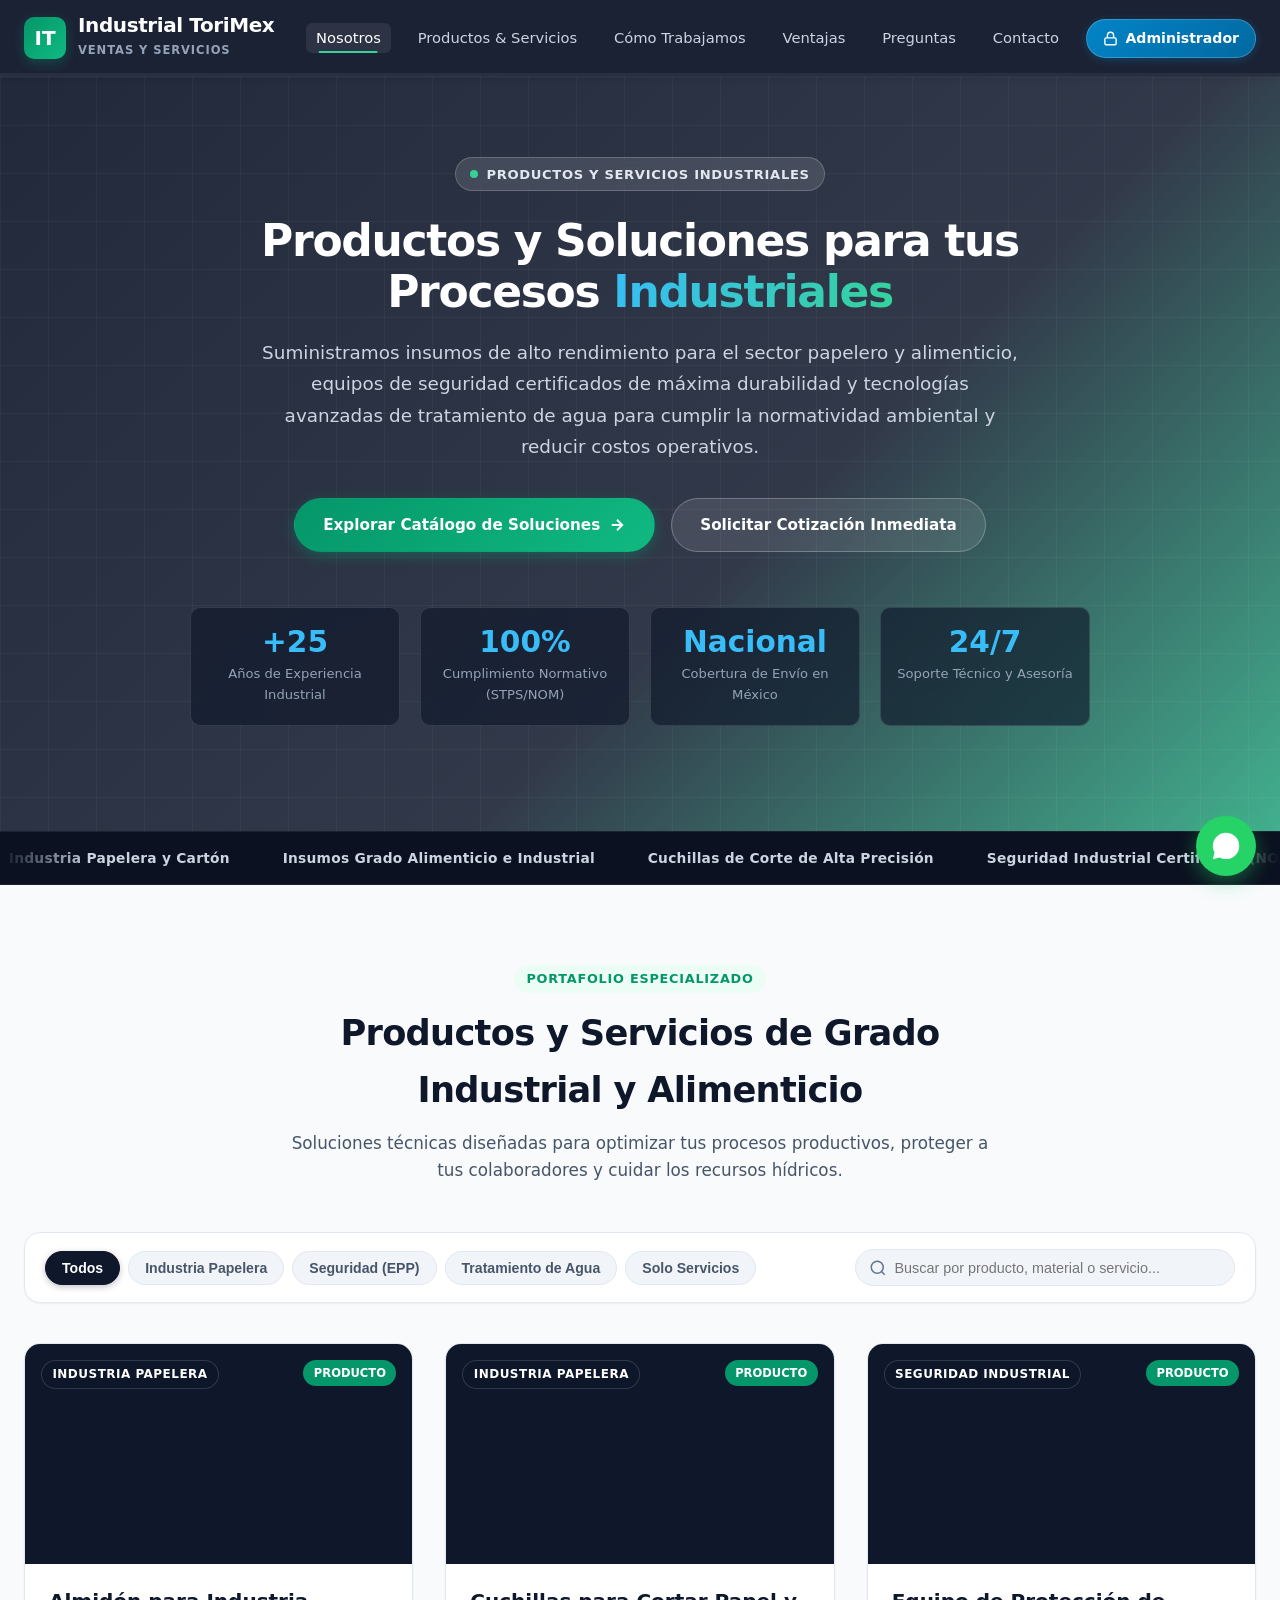
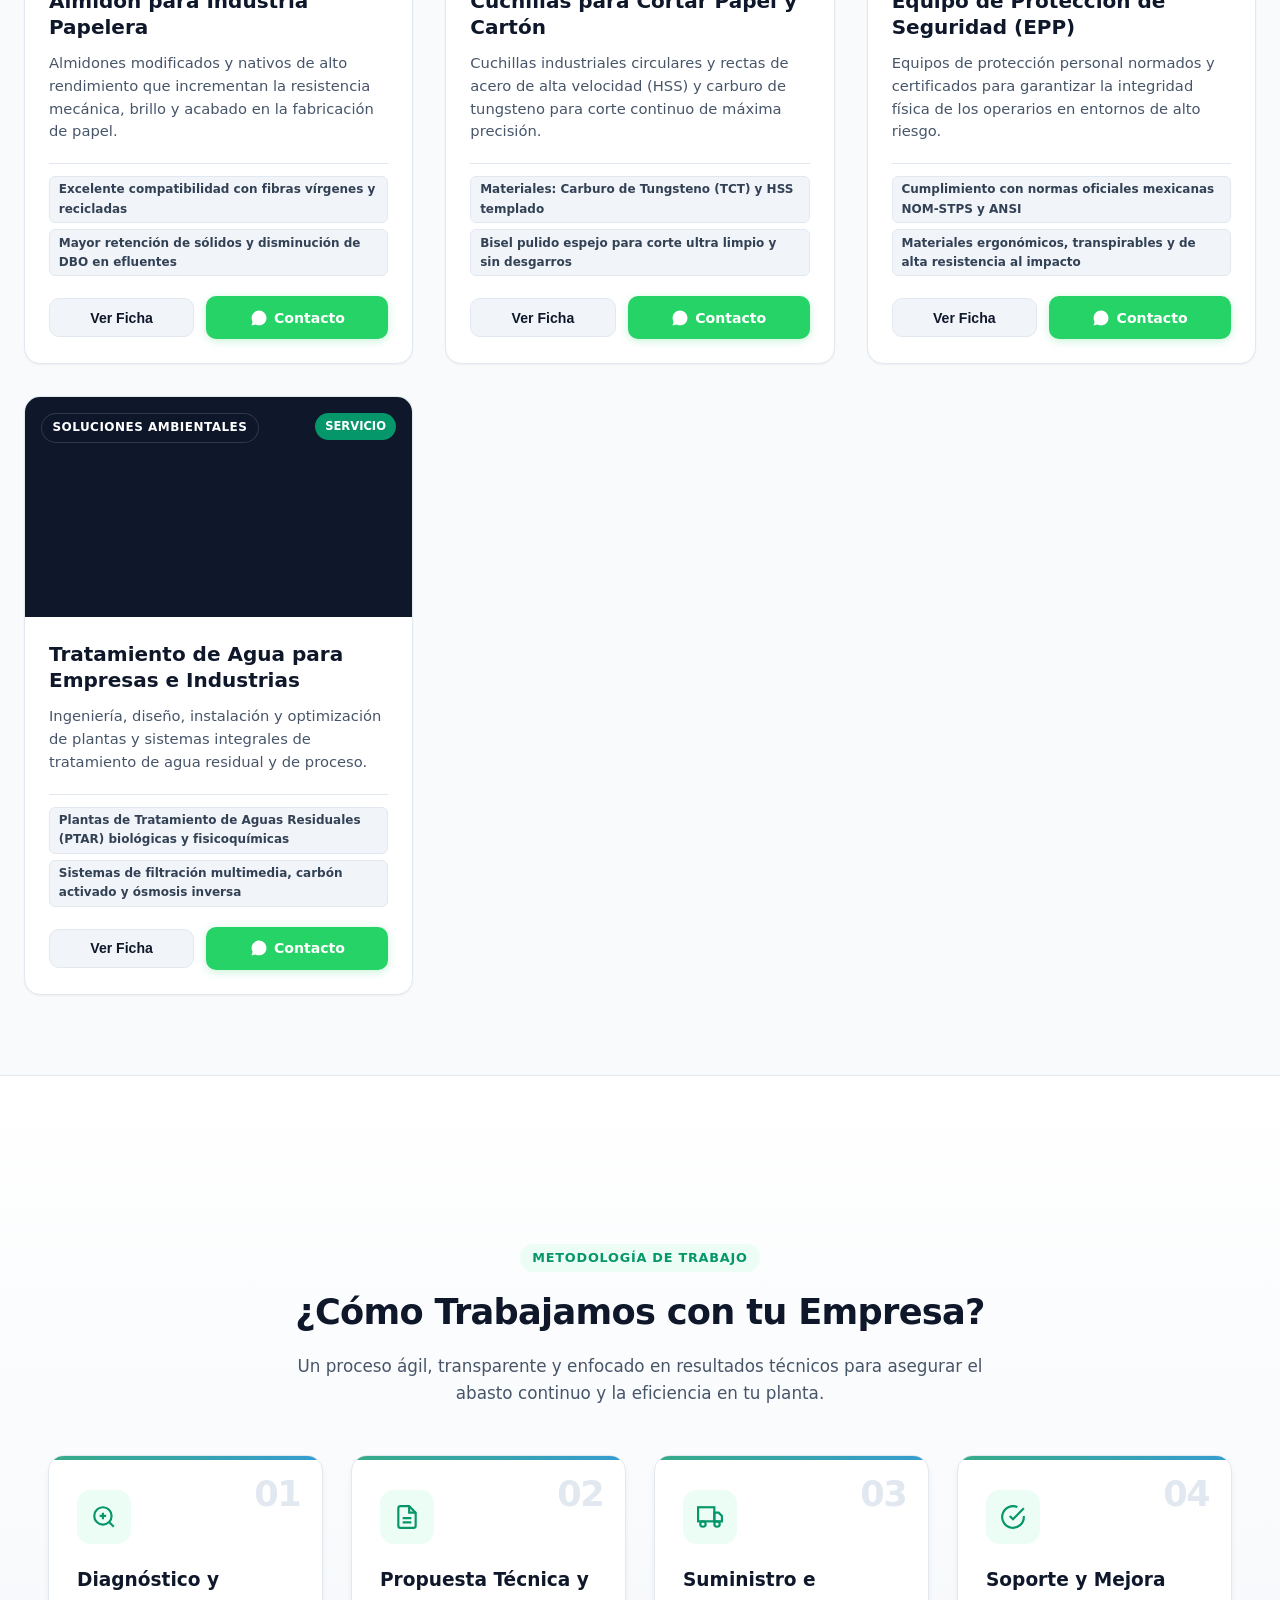
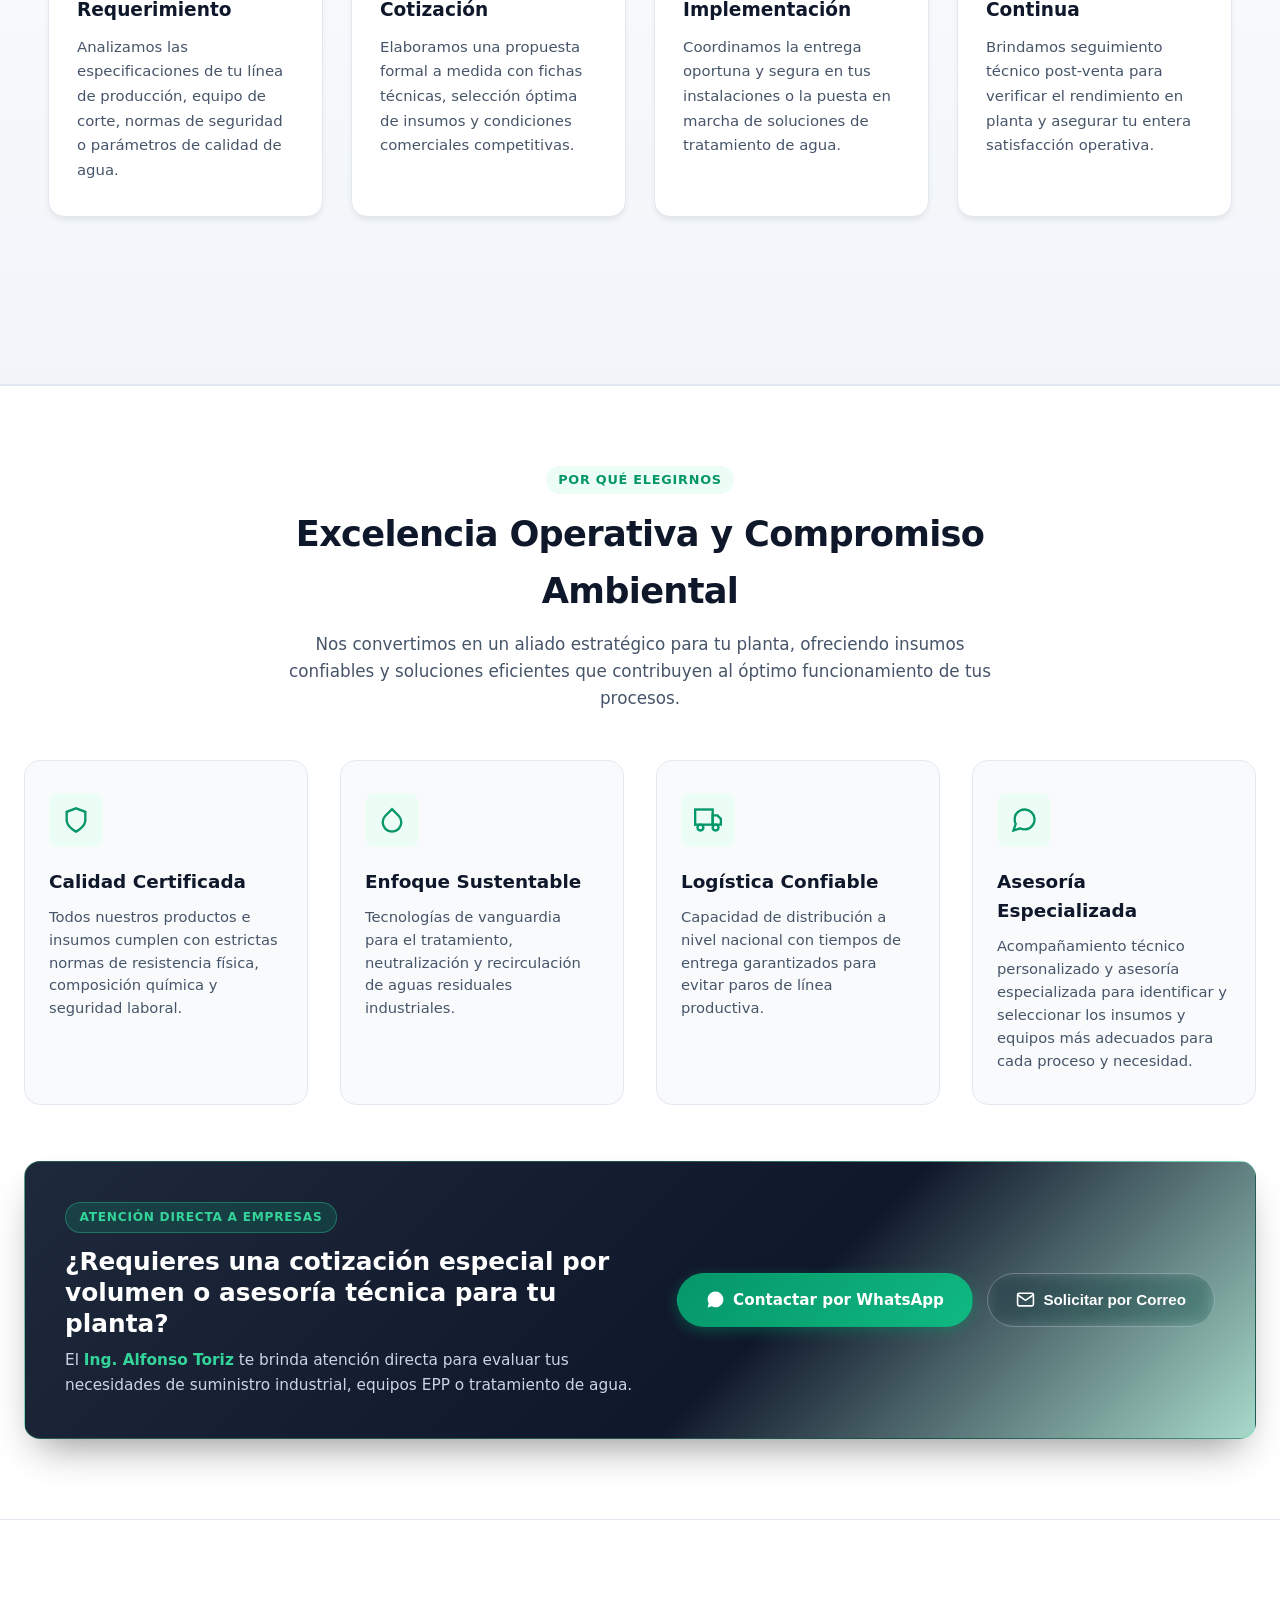
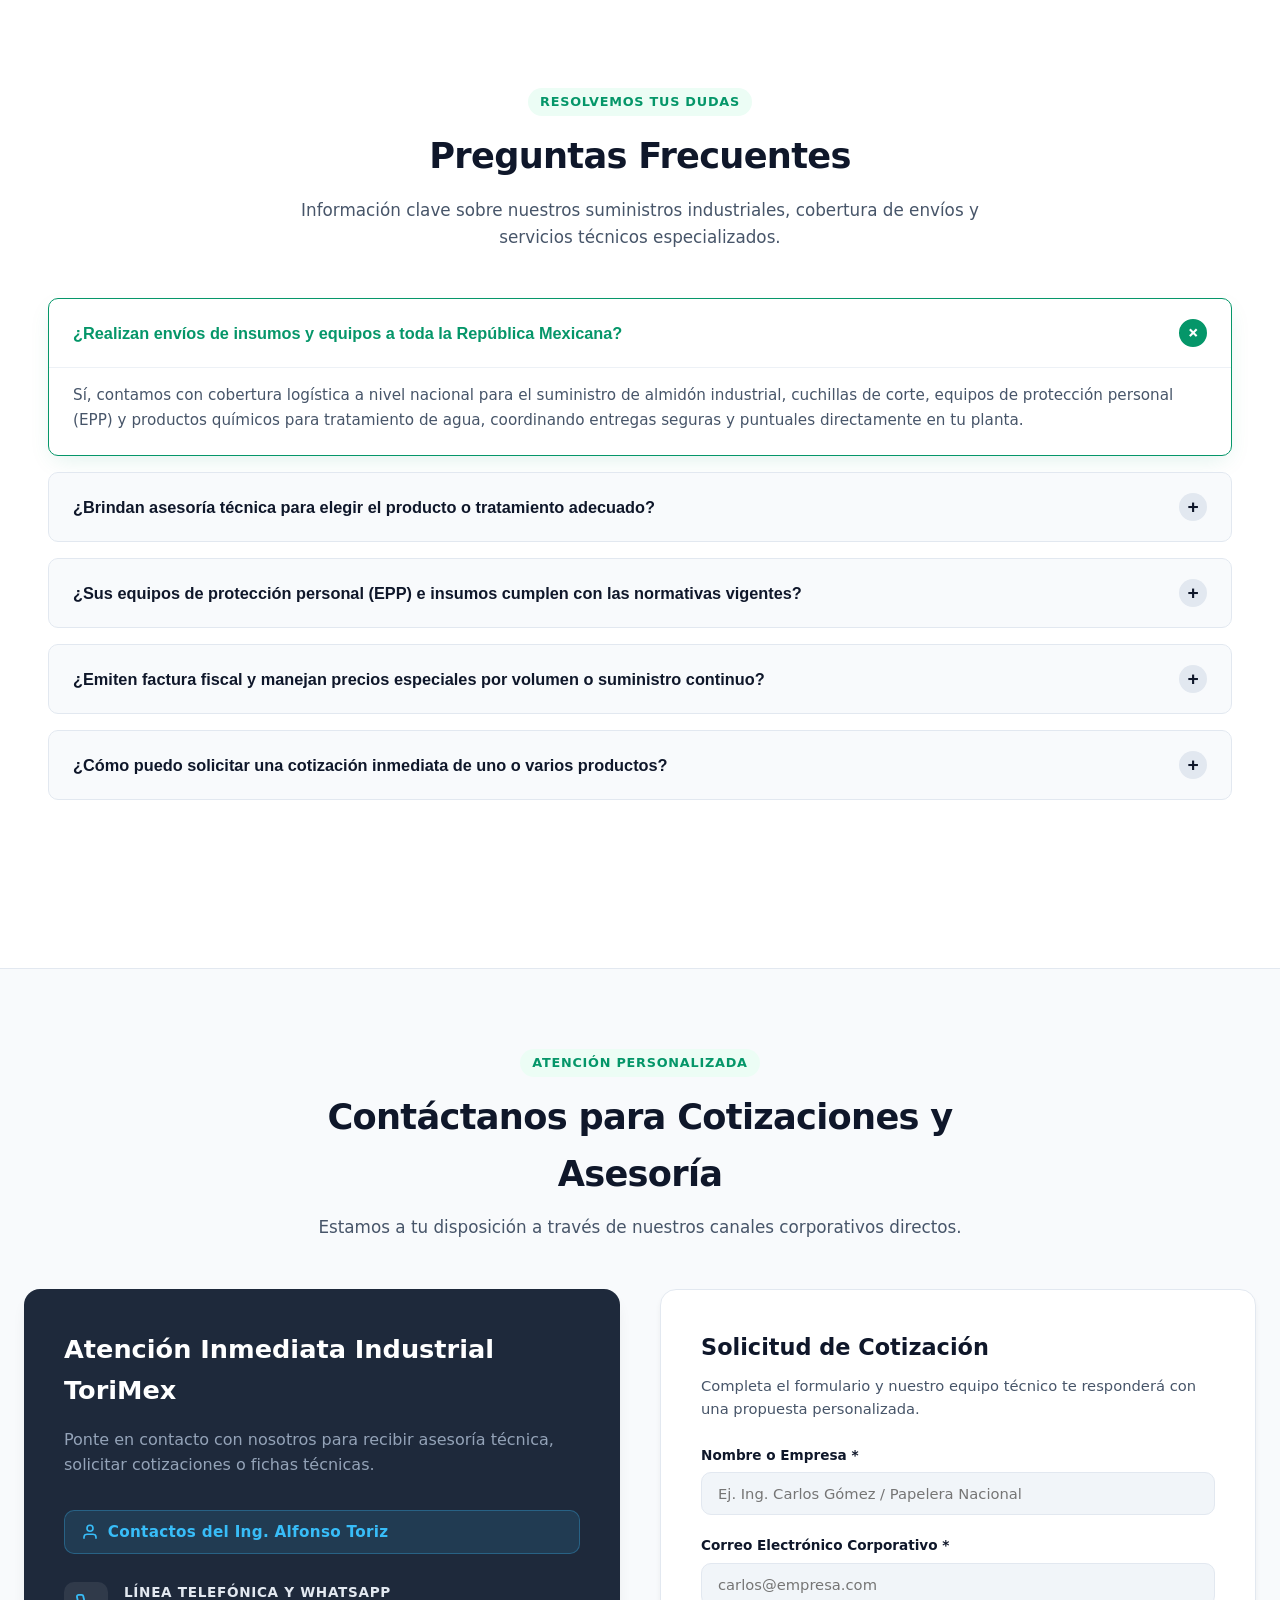
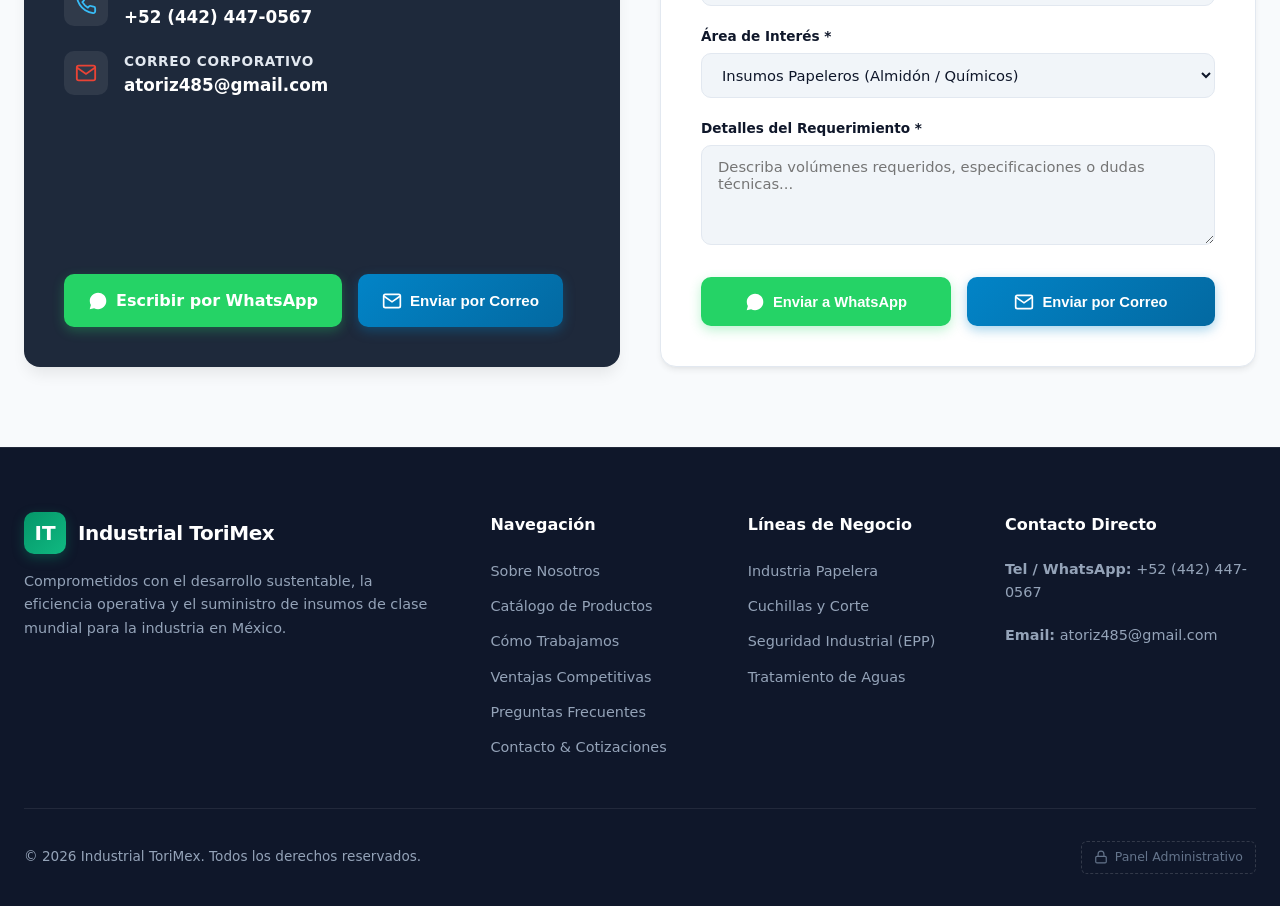
==== commit 7fb3e714: "Actualizacion de catalogo" ====
--- a/index.html
+++ b/index.html
@@ -8,7 +8,7 @@
     <meta name="theme-color" content="#0F172A">
     
     <!-- Hojas de Estilo -->
-    <link rel="stylesheet" href="styles.css">>
+    <link rel="stylesheet" href="styles.css">
     
     <!-- Favicon SVG en línea -->
     <link rel="icon" href="data:image/svg+xml,<svg xmlns='http://www.w3.org/2000/svg' viewBox='0 0 100 100'><rect width='100' height='100' rx='20' fill='%23059669'/><text x='50%' y='65%' font-size='50' font-weight='800' fill='white' text-anchor='middle'>IT</text></svg>">
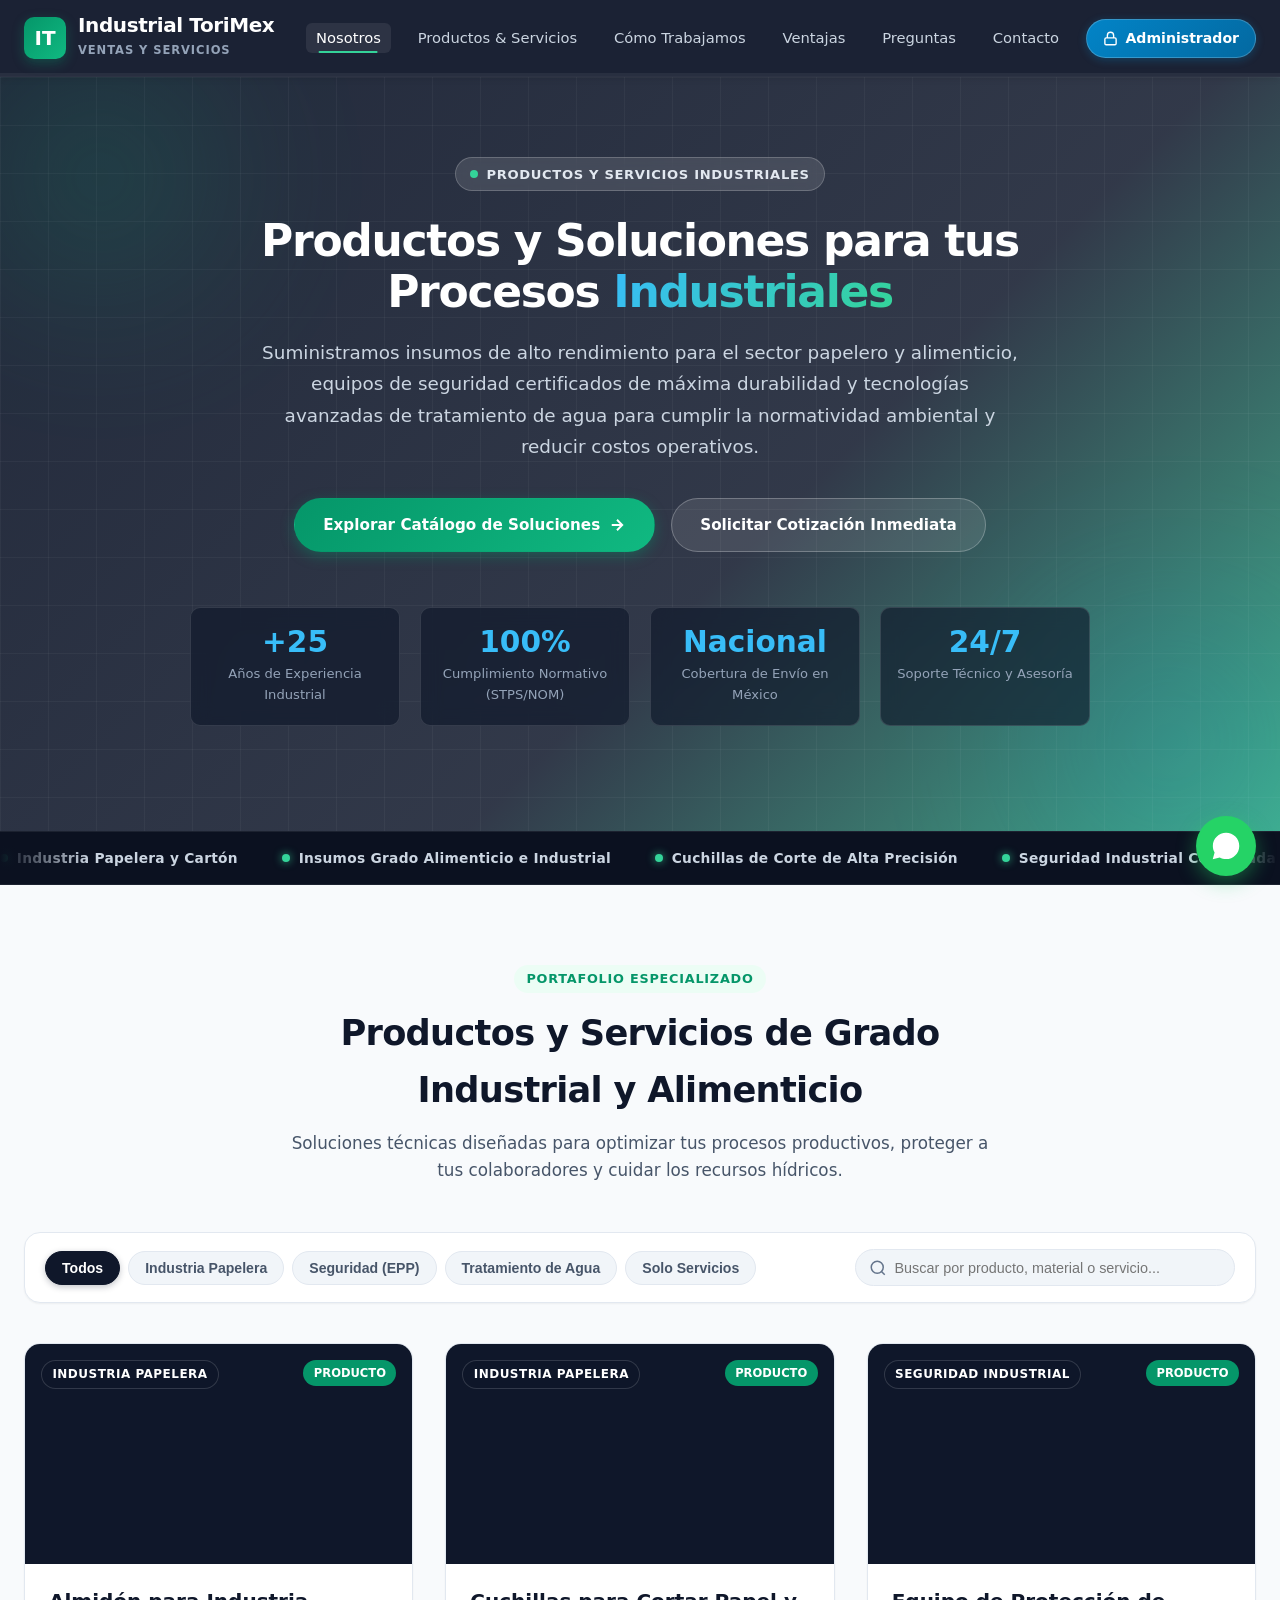
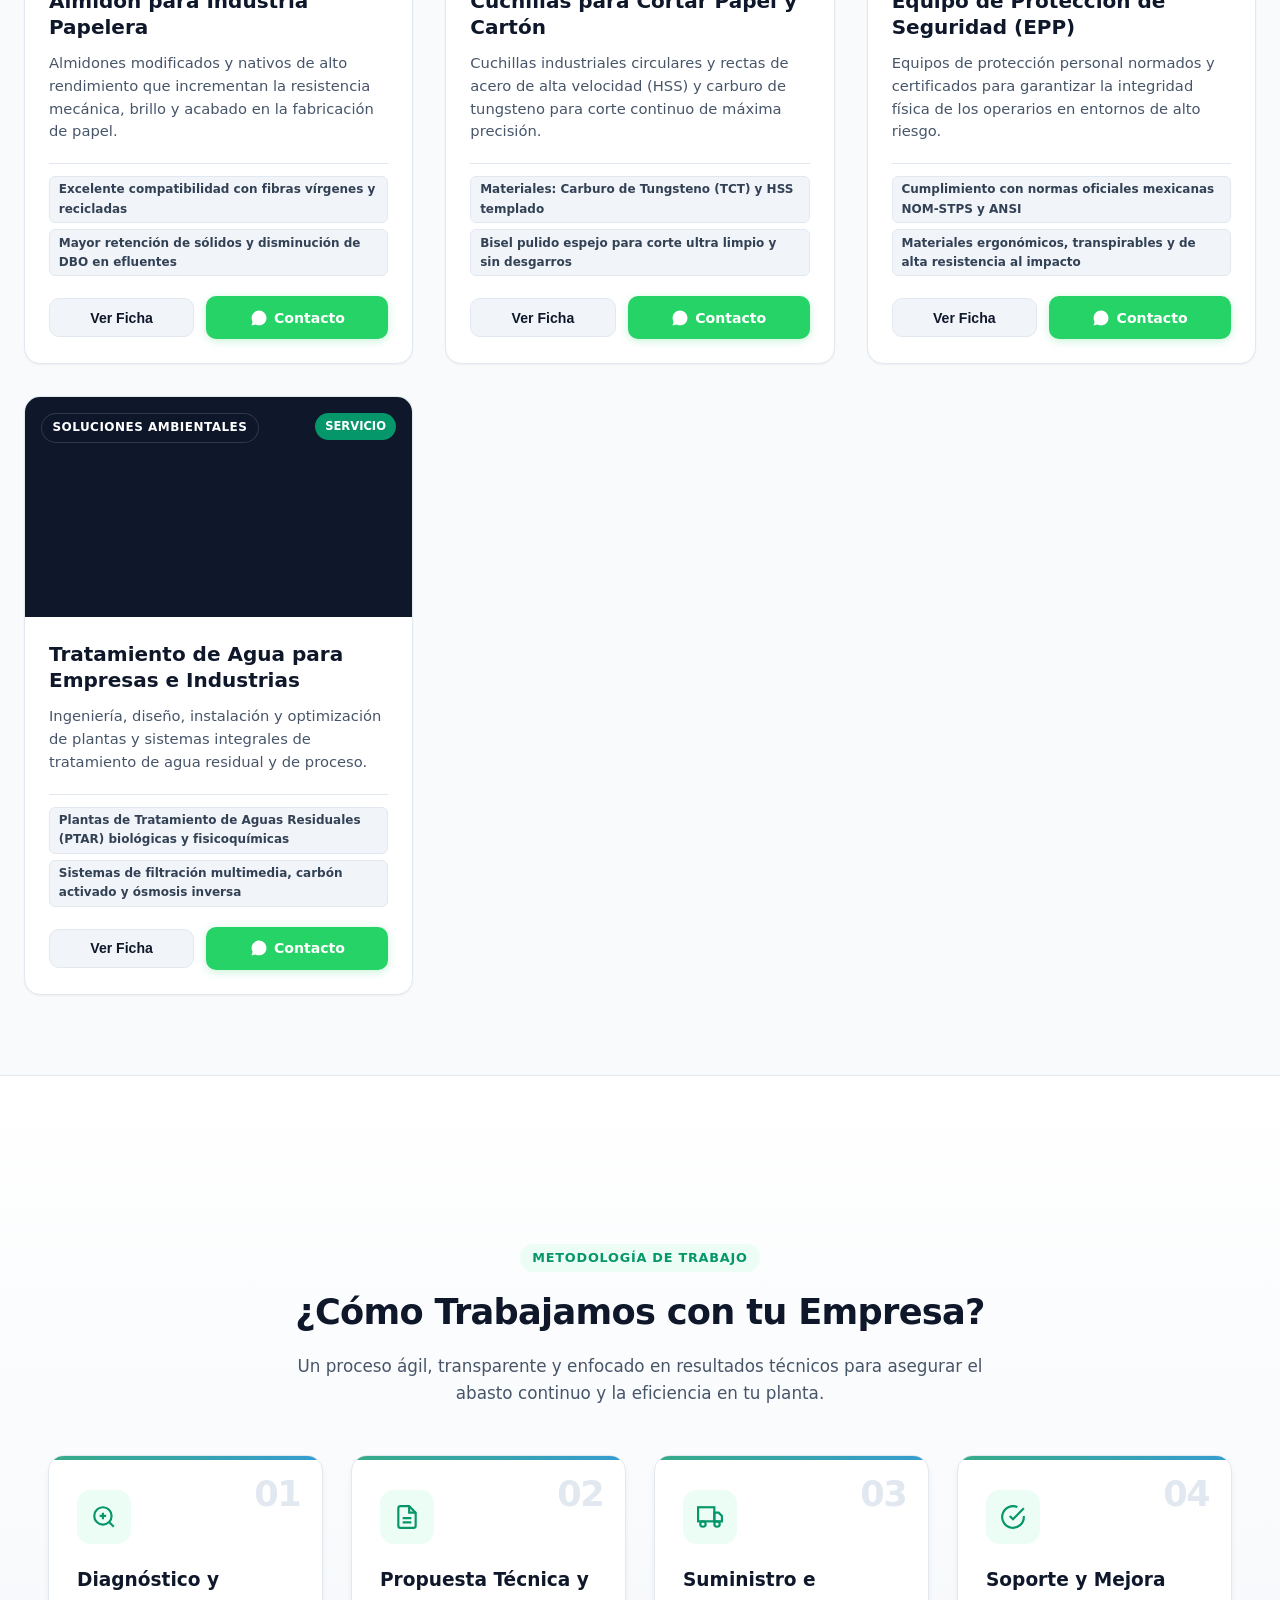
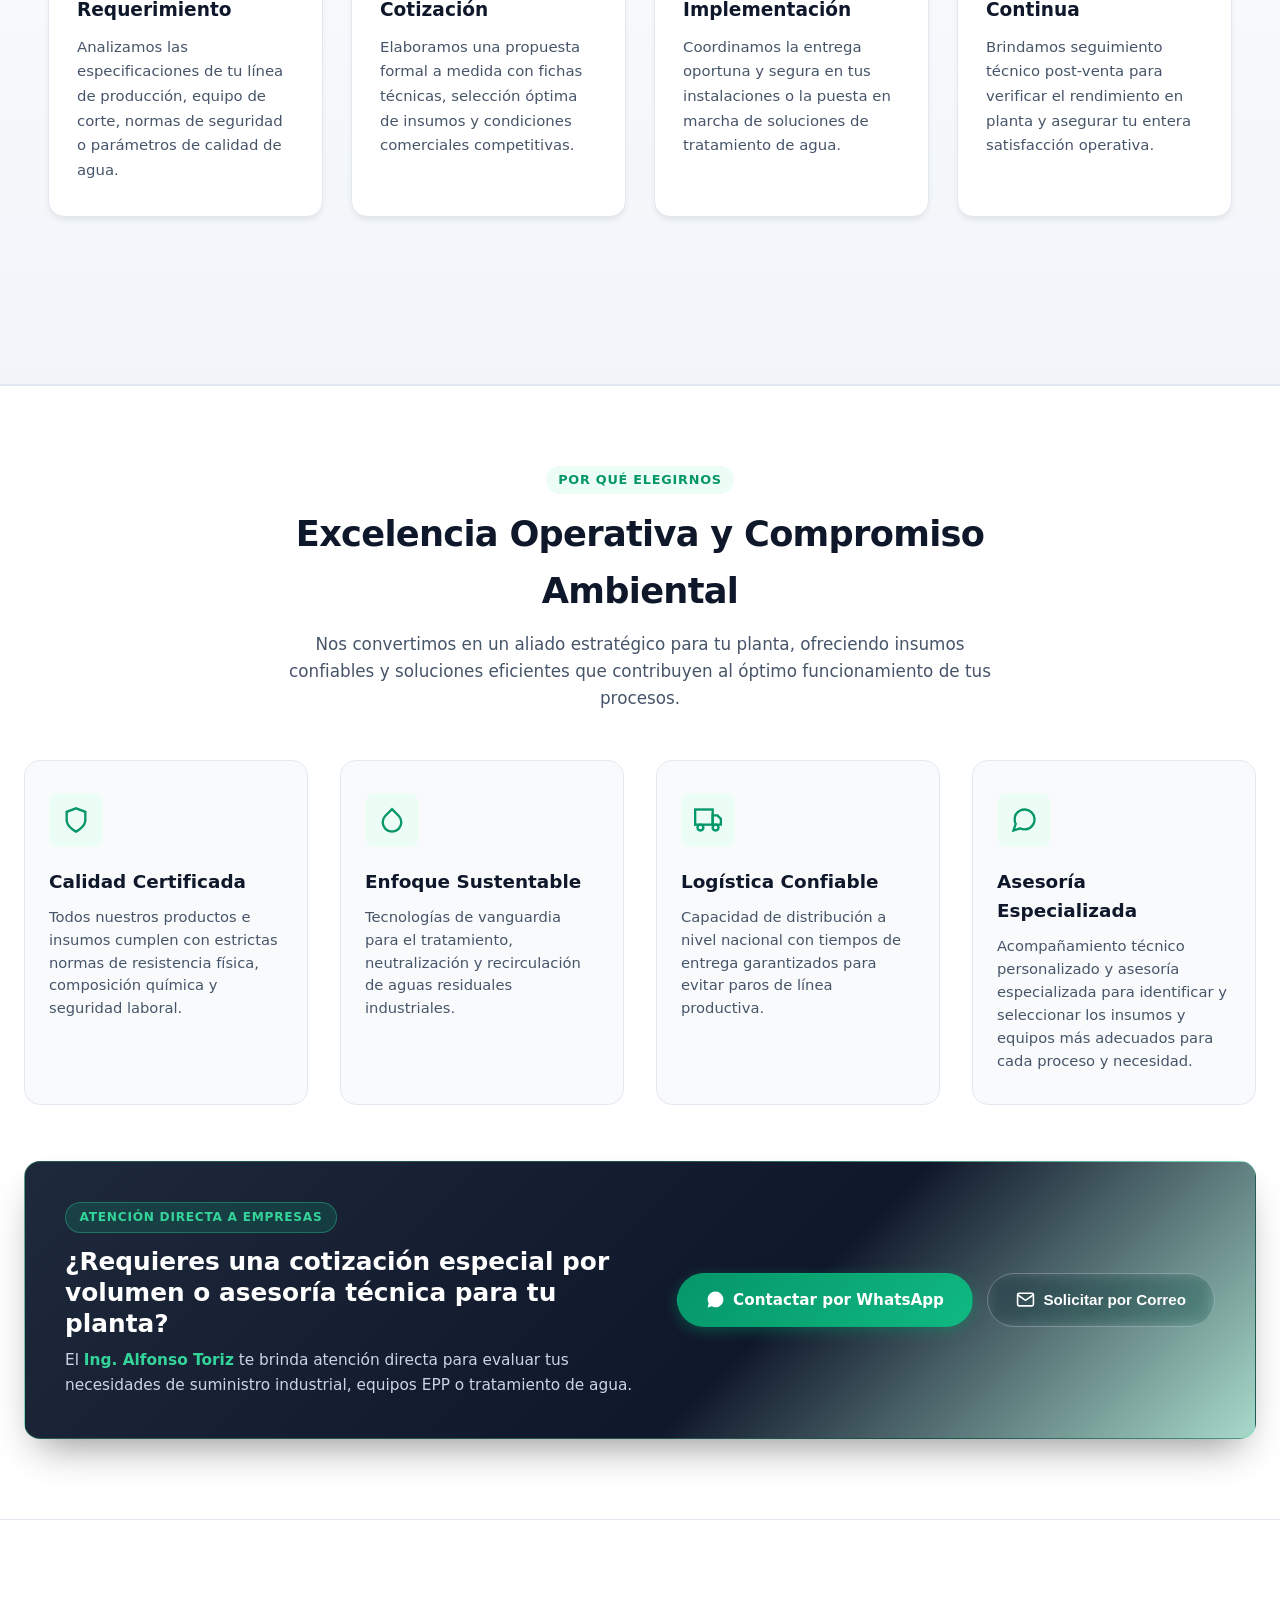
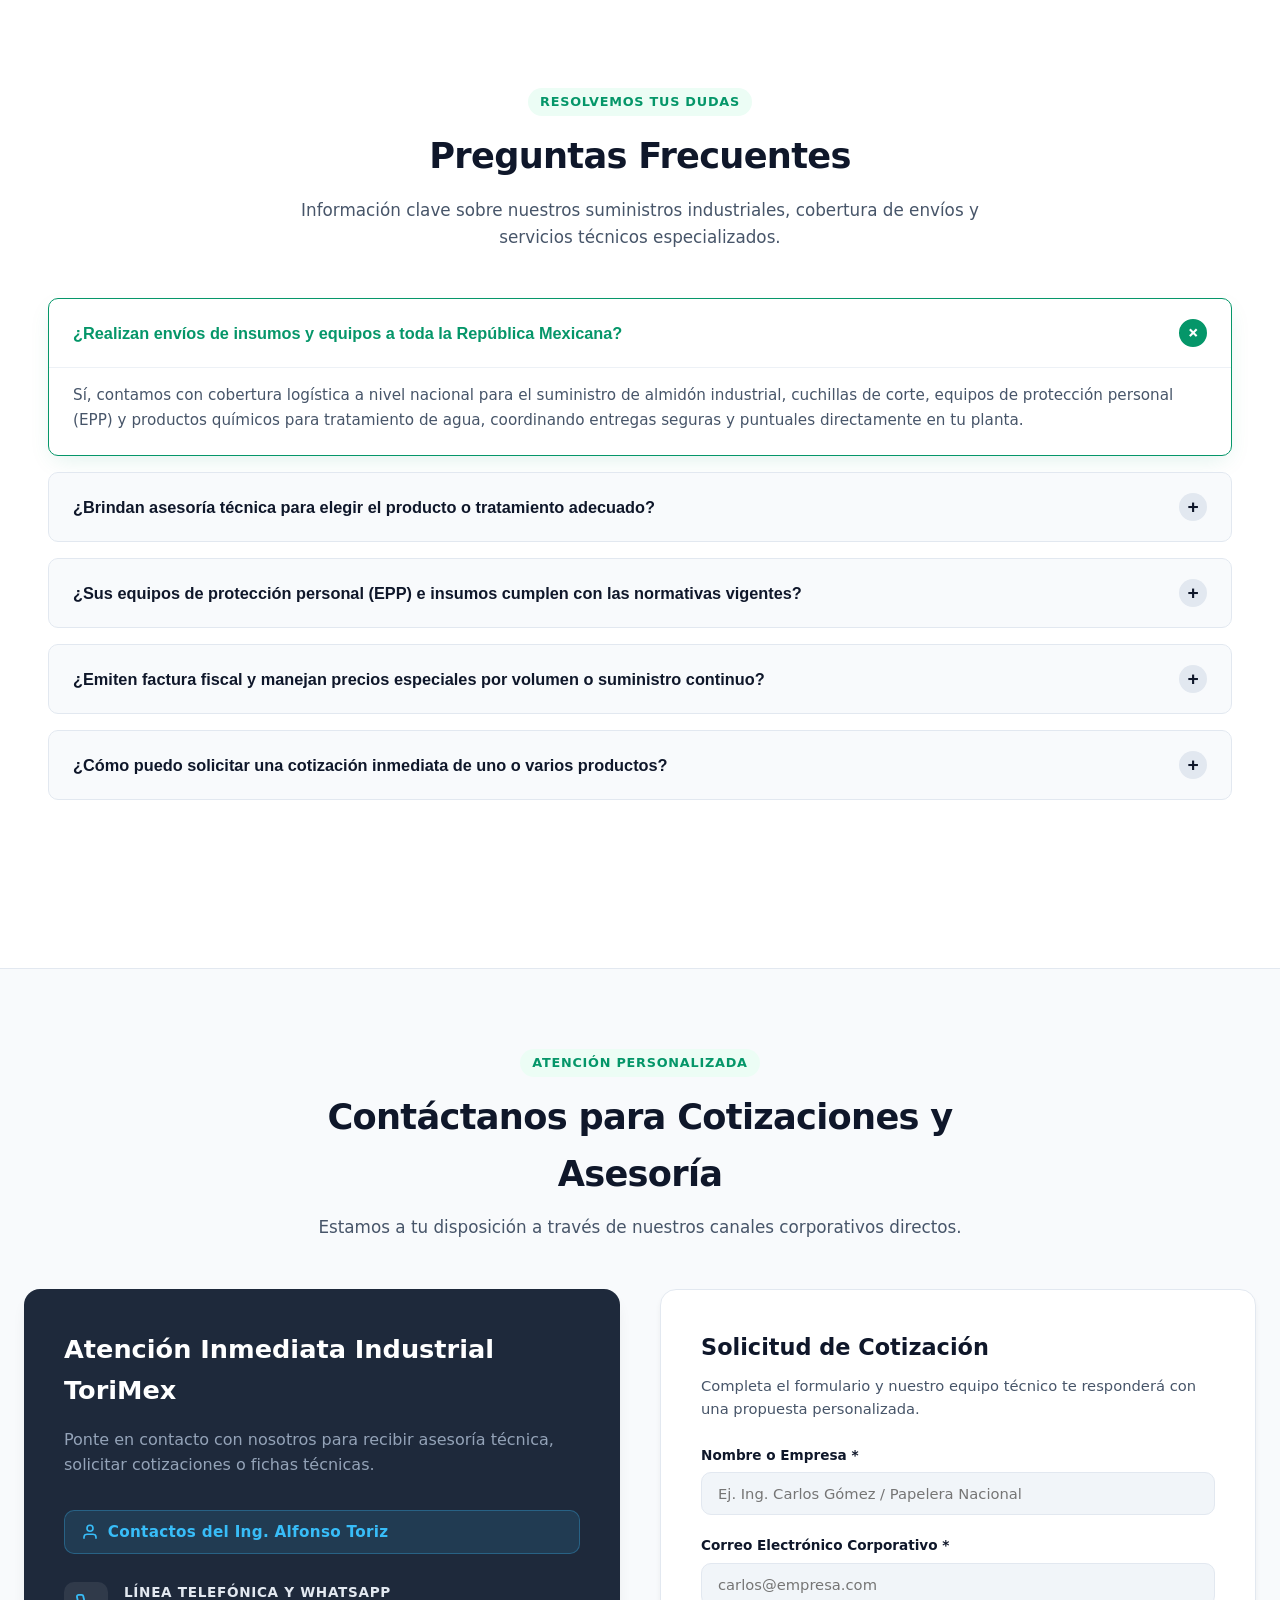
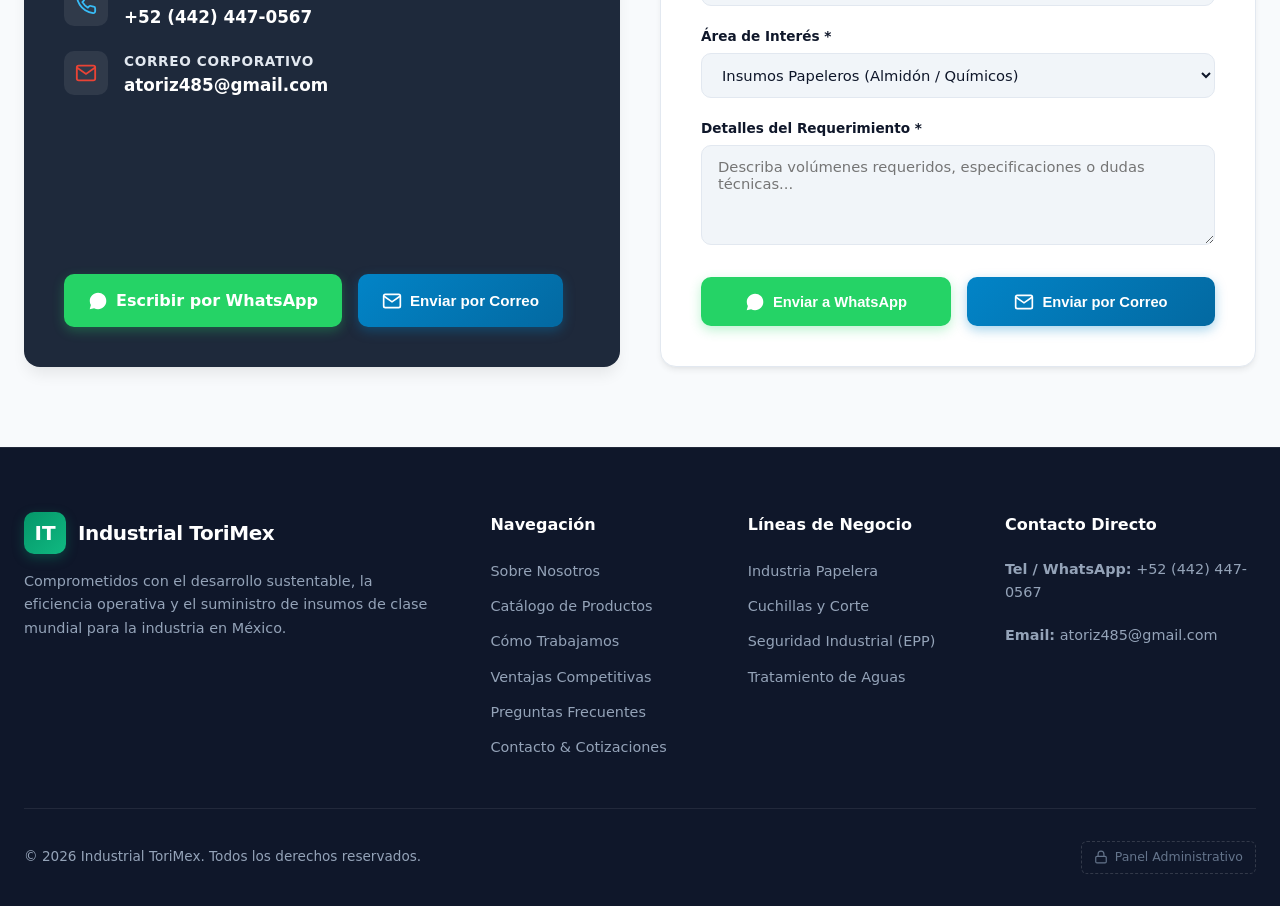
==== commit 09258b84: "Actualizacion de catalogo" ====
--- a/index.html
+++ b/index.html
@@ -8,7 +8,8 @@
     <meta name="theme-color" content="#0F172A">
     
     <!-- Hojas de Estilo -->
-    <link rel="stylesheet" href="styles.css">
+    <link rel="stylesheet" href="css/main.css?v=3.0">
+    <link rel="stylesheet" href="styles.css?v=3.0">
     
     <!-- Favicon SVG en línea -->
     <link rel="icon" href="data:image/svg+xml,<svg xmlns='http://www.w3.org/2000/svg' viewBox='0 0 100 100'><rect width='100' height='100' rx='20' fill='%23059669'/><text x='50%' y='65%' font-size='50' font-weight='800' fill='white' text-anchor='middle'>IT</text></svg>">
@@ -631,7 +632,7 @@
         // URL oficial de Google Apps Script para sincronizar el catálogo
         window.TORIMEX_DB_URL = "https://script.google.com/macros/s/AKfycbwUvHc7aX54b55vd0xGRrrqBdZq8Q-_Esbo7JJpLprOfjSujFWGPUw5fCn9MwVoAxy4/exec";
     </script>
-    <script src="js/catalog-data.js"></script>
-    <script src="js/app.js"></script>
+    <script src="js/catalog-data.js?v=3.0"></script>
+    <script src="js/app.js?v=3.0"></script>
 </body>
 </html>
--- a/css/main.css
+++ b/css/main.css
@@ -0,0 +1,2105 @@
+/* ==========================================================================
+   INDUSTRIAL TORIMEX - ESTILOS CORPORATIVOS B2B
+   Diseño moderno, responsivo y de alto impacto
+   ========================================================================== */
+
+:root {
+    /* Paleta Corporativa Principal */
+    --primary-navy: #0F172A;       /* Slate 900 - Solidez y profesionalismo */
+    --navy-surface: #1E293B;       /* Slate 800 - Fondos oscuros / Navbar */
+    --navy-light: #334155;         /* Slate 700 */
+    
+    /* Acentos Industriales y Sostenibilidad */
+    --emerald-green: #059669;      /* Verde sustentable / Tratamiento de agua */
+    --emerald-hover: #047857;
+    --emerald-soft: #ECFDF5;       /* Fondo tenue para badges ecológicos */
+    
+    --accent-blue: #0284C7;        /* Azul técnico para botones secundarios */
+    --accent-blue-hover: #0369A1;
+    
+    --whatsapp-green: #25D366;     /* Color oficial WhatsApp */
+    --whatsapp-hover: #20BA5A;
+    
+    /* Neutros y Fondos */
+    --bg-main: #F8FAFC;            /* Gris pizarra ultra claro para descanso visual */
+    --bg-card: #FFFFFF;            /* Blanco puro para tarjetas */
+    --bg-subtle: #F1F5F9;
+    --text-primary: #0F172A;       /* Texto principal de alto contraste */
+    --text-secondary: #475569;     /* Texto de apoyo */
+    --text-muted: #64748B;         /* Metadatos */
+    --text-light: #F8FAFC;         /* Texto sobre fondos oscuros */
+    
+    --border-color: #E2E8F0;
+    --border-focus: #38BDF8;
+    
+    /* Sombras Elevadas y Suaves */
+    --shadow-sm: 0 1px 2px 0 rgba(0, 0, 0, 0.05);
+    --shadow-md: 0 4px 6px -1px rgba(0, 0, 0, 0.07), 0 2px 4px -2px rgba(0, 0, 0, 0.05);
+    --shadow-lg: 0 10px 15px -3px rgba(0, 0, 0, 0.08), 0 4px 6px -4px rgba(0, 0, 0, 0.04);
+    --shadow-xl: 0 20px 25px -5px rgba(0, 0, 0, 0.1), 0 8px 10px -6px rgba(0, 0, 0, 0.04);
+    
+    /* Bordes y Transiciones */
+    --radius-sm: 6px;
+    --radius-md: 10px;
+    --radius-lg: 16px;
+    --radius-full: 9999px;
+    --transition: all 0.25s cubic-bezier(0.4, 0, 0.2, 1);
+}
+
+/* Reset Moderno */
+*, *::before, *::after {
+    margin: 0;
+    padding: 0;
+    box-sizing: border-box;
+}
+
+html {
+    scroll-behavior: smooth;
+    font-size: 16px;
+}
+
+body {
+    font-family: system-ui, -apple-system, BlinkMacSystemFont, 'Segoe UI', Roboto, Helvetica, Arial, sans-serif;
+    background-color: var(--bg-main);
+    color: var(--text-primary);
+    line-height: 1.6;
+    overflow-x: hidden;
+    -webkit-font-smoothing: antialiased;
+}
+
+img {
+    max-width: 100%;
+    height: auto;
+    display: block;
+}
+
+a {
+    text-decoration: none;
+    color: inherit;
+    transition: var(--transition);
+}
+
+/* ==========================================================================
+   HEADER Y NAVEGACIÓN
+   ========================================================================== */
+header {
+    background-color: rgba(15, 23, 42, 0.95);
+    backdrop-filter: blur(12px);
+    -webkit-backdrop-filter: blur(12px);
+    color: var(--text-light);
+    position: sticky;
+    top: 0;
+    z-index: 1000;
+    border-bottom: 1px solid rgba(255, 255, 255, 0.08);
+    box-shadow: var(--shadow-md);
+}
+
+.header-container {
+    max-width: 1280px;
+    margin: 0 auto;
+    padding: 0.9rem 1.5rem;
+    display: flex;
+    align-items: center;
+    justify-content: space-between;
+}
+
+.logo-link {
+    display: flex;
+    align-items: center;
+    gap: 0.75rem;
+}
+
+.logo-badge {
+    background: linear-gradient(135deg, var(--emerald-green), #10B981);
+    color: #FFFFFF;
+    font-weight: 800;
+    font-size: 1.25rem;
+    width: 42px;
+    height: 42px;
+    border-radius: var(--radius-md);
+    display: flex;
+    align-items: center;
+    justify-content: center;
+    box-shadow: 0 4px 12px rgba(5, 150, 105, 0.35);
+}
+
+.logo-text h1 {
+    font-size: 1.25rem;
+    font-weight: 800;
+    letter-spacing: -0.02em;
+    color: #FFFFFF;
+    line-height: 1.1;
+}
+
+.logo-text span {
+    font-size: 0.72rem;
+    color: #94A3B8;
+    text-transform: uppercase;
+    letter-spacing: 0.08em;
+    font-weight: 600;
+}
+
+nav ul {
+    display: flex;
+    align-items: center;
+    list-style: none;
+    gap: 1.75rem;
+}
+
+nav ul li a {
+    color: #CBD5E1;
+    font-size: 0.92rem;
+    font-weight: 500;
+    padding: 0.4rem 0.6rem;
+    border-radius: var(--radius-sm);
+}
+
+nav ul li a:hover,
+nav ul li a.active {
+    color: #FFFFFF;
+    background-color: rgba(255, 255, 255, 0.08);
+}
+
+.nav-cta-btn {
+    background-color: var(--emerald-green);
+    color: #FFFFFF !important;
+    padding: 0.5rem 1rem !important;
+    border-radius: var(--radius-full) !important;
+    font-weight: 600 !important;
+    display: inline-flex;
+    align-items: center;
+    gap: 0.4rem;
+    box-shadow: 0 2px 8px rgba(5, 150, 105, 0.3);
+}
+
+.nav-cta-btn:hover {
+    background-color: var(--emerald-hover) !important;
+    transform: translateY(-1px);
+}
+
+.nav-admin-btn {
+    background: linear-gradient(135deg, #0284C7, #0369A1);
+    color: #FFFFFF !important;
+    padding: 0.45rem 1rem !important;
+    border-radius: var(--radius-full) !important;
+    font-weight: 600 !important;
+    font-size: 0.88rem !important;
+    display: inline-flex;
+    align-items: center;
+    gap: 0.45rem;
+    box-shadow: 0 2px 8px rgba(2, 132, 199, 0.3);
+    border: 1px solid rgba(255, 255, 255, 0.2);
+    transition: var(--transition);
+}
+
+.nav-admin-btn:hover {
+    background: linear-gradient(135deg, #0369A1, #075985) !important;
+    transform: translateY(-1px);
+    box-shadow: 0 4px 12px rgba(2, 132, 199, 0.45);
+}
+
+/* Botón Hamburguesa Móvil */
+.mobile-toggle {
+    display: none;
+    background: none;
+    border: none;
+    color: #FFFFFF;
+    cursor: pointer;
+    padding: 0.5rem;
+}
+
+.mobile-toggle svg {
+    width: 26px;
+    height: 26px;
+    stroke: currentColor;
+}
+
+/* ==========================================================================
+   HERO SECTION
+   ========================================================================== */
+.hero {
+    position: relative;
+    background: linear-gradient(135deg, rgba(15, 23, 42, 0.92) 0%, rgba(15, 23, 42, 0.85) 60%, rgba(5, 150, 105, 0.75) 100%),
+                url('https://images.unsplash.com/photo-1581091226825-a6a2a5aee158?auto=format&fit=crop&w=1920&q=80') center/cover no-repeat;
+    color: var(--text-light);
+    padding: 5rem 1.5rem 6.5rem;
+    text-align: center;
+}
+
+.hero-content {
+    max-width: 900px;
+    margin: 0 auto;
+}
+
+.hero-badge {
+    display: inline-flex;
+    align-items: center;
+    gap: 0.5rem;
+    background: rgba(255, 255, 255, 0.12);
+    border: 1px solid rgba(255, 255, 255, 0.2);
+    backdrop-filter: blur(8px);
+    padding: 0.35rem 0.9rem;
+    border-radius: var(--radius-full);
+    font-size: 0.82rem;
+    font-weight: 600;
+    color: #E2E8F0;
+    margin-bottom: 1.5rem;
+    text-transform: uppercase;
+    letter-spacing: 0.05em;
+}
+
+.hero h2 {
+    font-size: 2.75rem;
+    font-weight: 800;
+    line-height: 1.15;
+    letter-spacing: -0.03em;
+    margin-bottom: 1.25rem;
+    color: #FFFFFF;
+}
+
+.hero h2 .highlight {
+    background: linear-gradient(120deg, #38BDF8, #34D399);
+    -webkit-background-clip: text;
+    -webkit-text-fill-color: transparent;
+}
+
+.hero p {
+    font-size: 1.15rem;
+    color: #CBD5E1;
+    max-width: 760px;
+    margin: 0 auto 2.25rem;
+    line-height: 1.7;
+}
+
+.hero-buttons {
+    display: flex;
+    justify-content: center;
+    gap: 1rem;
+    flex-wrap: wrap;
+    margin-bottom: 3.5rem;
+}
+
+/* Botones Principales */
+.btn {
+    display: inline-flex;
+    align-items: center;
+    justify-content: center;
+    gap: 0.5rem;
+    padding: 0.85rem 1.75rem;
+    border-radius: var(--radius-full);
+    font-weight: 600;
+    font-size: 0.95rem;
+    cursor: pointer;
+    border: 1px solid transparent;
+    transition: var(--transition);
+}
+
+.btn-primary {
+    background: linear-gradient(135deg, var(--emerald-green), #10B981);
+    color: #FFFFFF;
+    box-shadow: 0 4px 14px rgba(5, 150, 105, 0.4);
+}
+
+.btn-primary:hover {
+    background: linear-gradient(135deg, var(--emerald-hover), #059669);
+    transform: translateY(-2px);
+    box-shadow: 0 6px 20px rgba(5, 150, 105, 0.5);
+}
+
+.btn-secondary {
+    background: rgba(255, 255, 255, 0.1);
+    border-color: rgba(255, 255, 255, 0.25);
+    color: #FFFFFF;
+    backdrop-filter: blur(8px);
+}
+
+.btn-secondary:hover {
+    background: rgba(255, 255, 255, 0.2);
+    border-color: rgba(255, 255, 255, 0.4);
+    transform: translateY(-2px);
+}
+
+/* Tarjetas de Métricas / Confianza (KPIs) */
+.hero-metrics {
+    display: grid;
+    grid-template-columns: repeat(4, 1fr);
+    gap: 1.25rem;
+    max-width: 1080px;
+    margin: 0 auto;
+}
+
+.metric-card {
+    background: rgba(15, 23, 42, 0.65);
+    border: 1px solid rgba(255, 255, 255, 0.12);
+    backdrop-filter: blur(10px);
+    padding: 1.25rem 1rem;
+    border-radius: var(--radius-md);
+    text-align: center;
+    transition: var(--transition);
+}
+
+.metric-card:hover {
+    background: rgba(15, 23, 42, 0.85);
+    border-color: var(--emerald-green);
+    transform: translateY(-3px);
+}
+
+.metric-num {
+    font-size: 1.85rem;
+    font-weight: 800;
+    color: #38BDF8;
+    line-height: 1;
+    margin-bottom: 0.35rem;
+}
+
+.metric-label {
+    font-size: 0.82rem;
+    color: #94A3B8;
+    font-weight: 500;
+}
+
+/* ==========================================================================
+   SECCIONES Y CONTENEDORES
+   ========================================================================== */
+.section-container {
+    max-width: 1280px;
+    margin: 0 auto;
+    padding: 5rem 1.5rem;
+}
+
+.section-header {
+    text-align: center;
+    max-width: 720px;
+    margin: 0 auto 3rem;
+}
+
+.section-tag {
+    display: inline-block;
+    color: var(--emerald-green);
+    background-color: var(--emerald-soft);
+    padding: 0.25rem 0.75rem;
+    border-radius: var(--radius-full);
+    font-size: 0.8rem;
+    font-weight: 700;
+    text-transform: uppercase;
+    letter-spacing: 0.06em;
+    margin-bottom: 0.75rem;
+}
+
+.section-title {
+    font-size: 2.2rem;
+    font-weight: 800;
+    color: var(--primary-navy);
+    letter-spacing: -0.02em;
+    margin-bottom: 0.75rem;
+}
+
+.section-desc {
+    font-size: 1.05rem;
+    color: var(--text-secondary);
+}
+
+/* ==========================================================================
+   BARRA DE FILTROS Y BÚSQUEDA
+   ========================================================================== */
+.catalog-controls {
+    display: flex;
+    justify-content: space-between;
+    align-items: center;
+    flex-wrap: wrap;
+    gap: 1.25rem;
+    margin-bottom: 2.5rem;
+    background: var(--bg-card);
+    padding: 1rem 1.25rem;
+    border-radius: var(--radius-lg);
+    box-shadow: var(--shadow-sm);
+    border: 1px solid var(--border-color);
+}
+
+.filter-group {
+    display: flex;
+    gap: 0.5rem;
+    flex-wrap: wrap;
+}
+
+.filter-btn {
+    background: var(--bg-subtle);
+    border: 1px solid var(--border-color);
+    color: var(--text-secondary);
+    padding: 0.5rem 1rem;
+    border-radius: var(--radius-full);
+    font-size: 0.88rem;
+    font-weight: 600;
+    cursor: pointer;
+    transition: var(--transition);
+}
+
+.filter-btn:hover {
+    background: #E2E8F0;
+    color: var(--text-primary);
+}
+
+.filter-btn.active {
+    background: var(--primary-navy);
+    border-color: var(--primary-navy);
+    color: #FFFFFF;
+    box-shadow: 0 2px 6px rgba(15, 23, 42, 0.25);
+}
+
+.search-box {
+    position: relative;
+    min-width: 260px;
+    flex-grow: 1;
+    max-width: 380px;
+}
+
+.search-box input {
+    width: 100%;
+    padding: 0.6rem 1rem 0.6rem 2.4rem;
+    border-radius: var(--radius-full);
+    border: 1px solid var(--border-color);
+    background: var(--bg-subtle);
+    font-size: 0.9rem;
+    color: var(--text-primary);
+    transition: var(--transition);
+}
+
+.search-box input:focus {
+    outline: none;
+    border-color: var(--border-focus);
+    background: #FFFFFF;
+    box-shadow: 0 0 0 3px rgba(56, 189, 248, 0.18);
+}
+
+.search-icon {
+    position: absolute;
+    left: 0.85rem;
+    top: 50%;
+    transform: translateY(-50%);
+    color: var(--text-muted);
+    pointer-events: none;
+}
+
+/* ==========================================================================
+   GRID DE PRODUCTOS Y SERVICIOS
+   ========================================================================== */
+.catalog-grid {
+    display: grid;
+    grid-template-columns: repeat(auto-fill, minmax(340px, 1fr));
+    gap: 2rem;
+}
+
+.catalog-card {
+    background: var(--bg-card);
+    border-radius: var(--radius-lg);
+    overflow: hidden;
+    border: 1px solid var(--border-color);
+    box-shadow: var(--shadow-sm);
+    display: flex;
+    flex-direction: column;
+    transition: var(--transition);
+    position: relative;
+}
+
+.catalog-card:hover {
+    transform: translateY(-6px);
+    box-shadow: var(--shadow-xl);
+    border-color: #CBD5E1;
+}
+
+.card-img-wrap {
+    position: relative;
+    height: 220px;
+    overflow: hidden;
+    background-color: #0F172A;
+}
+
+.card-img-wrap img {
+    width: 100%;
+    height: 100%;
+    object-fit: cover;
+    transition: transform 0.45s ease;
+}
+
+.catalog-card:hover .card-img-wrap img {
+    transform: scale(1.06);
+}
+
+.card-badge {
+    position: absolute;
+    top: 1rem;
+    left: 1rem;
+    background: rgba(15, 23, 42, 0.85);
+    backdrop-filter: blur(6px);
+    color: #FFFFFF;
+    font-size: 0.75rem;
+    font-weight: 700;
+    text-transform: uppercase;
+    padding: 0.25rem 0.65rem;
+    border-radius: var(--radius-full);
+    letter-spacing: 0.04em;
+    border: 1px solid rgba(255, 255, 255, 0.15);
+}
+
+.card-type-tag {
+    position: absolute;
+    top: 1rem;
+    right: 1rem;
+    background: var(--emerald-green);
+    color: #FFFFFF;
+    font-size: 0.72rem;
+    font-weight: 700;
+    text-transform: uppercase;
+    padding: 0.25rem 0.65rem;
+    border-radius: var(--radius-full);
+}
+
+.card-body {
+    padding: 1.5rem;
+    display: flex;
+    flex-direction: column;
+    flex-grow: 1;
+}
+
+.card-title {
+    font-size: 1.25rem;
+    font-weight: 700;
+    color: var(--primary-navy);
+    line-height: 1.3;
+    margin-bottom: 0.75rem;
+}
+
+.card-desc {
+    font-size: 0.92rem;
+    color: var(--text-secondary);
+    line-height: 1.55;
+    margin-bottom: 1.25rem;
+    flex-grow: 1;
+}
+
+.card-specs-preview {
+    margin-bottom: 1.25rem;
+    padding-top: 0.75rem;
+    border-top: 1px solid var(--border-color);
+}
+
+.specs-chip-list {
+    display: flex;
+    flex-wrap: wrap;
+    gap: 0.4rem;
+}
+
+.specs-chip {
+    background: var(--bg-subtle);
+    color: var(--navy-light);
+    font-size: 0.75rem;
+    font-weight: 600;
+    padding: 0.2rem 0.55rem;
+    border-radius: var(--radius-sm);
+    border: 1px solid #E2E8F0;
+}
+
+.card-actions {
+    display: flex;
+    gap: 0.75rem;
+    align-items: center;
+}
+
+.btn-details {
+    flex: 1;
+    background: var(--bg-subtle);
+    color: var(--primary-navy);
+    border: 1px solid var(--border-color);
+    font-size: 0.88rem;
+    padding: 0.65rem 0.75rem;
+    border-radius: var(--radius-md);
+    font-weight: 600;
+    cursor: pointer;
+    text-align: center;
+    transition: var(--transition);
+}
+
+.btn-details:hover {
+    background: #E2E8F0;
+    border-color: #CBD5E1;
+}
+
+.btn-whatsapp-quote {
+    flex: 1.3;
+    background-color: var(--whatsapp-green);
+    color: #FFFFFF;
+    font-size: 0.88rem;
+    padding: 0.65rem 0.85rem;
+    border-radius: var(--radius-md);
+    font-weight: 700;
+    display: inline-flex;
+    align-items: center;
+    justify-content: center;
+    gap: 0.4rem;
+    box-shadow: 0 2px 8px rgba(37, 211, 102, 0.25);
+    transition: var(--transition);
+}
+
+.btn-whatsapp-quote:hover {
+    background-color: var(--whatsapp-hover);
+    transform: translateY(-1px);
+    box-shadow: 0 4px 12px rgba(37, 211, 102, 0.35);
+}
+
+/* Empty state */
+.catalog-empty {
+    grid-column: 1 / -1;
+    text-align: center;
+    padding: 4rem 1.5rem;
+    background: var(--bg-card);
+    border-radius: var(--radius-lg);
+    border: 1px dashed var(--border-color);
+}
+
+.catalog-empty h3 {
+    font-size: 1.25rem;
+    color: var(--text-primary);
+    margin-bottom: 0.5rem;
+}
+
+.catalog-empty p {
+    color: var(--text-muted);
+}
+
+/* ==========================================================================
+   SECCIÓN DE VALOR / "¿POR QUÉ ELEGIRNOS?"
+   ========================================================================== */
+.why-us-section {
+    background-color: #FFFFFF;
+    border-top: 1px solid var(--border-color);
+    border-bottom: 1px solid var(--border-color);
+}
+
+.features-grid {
+    display: grid;
+    grid-template-columns: repeat(auto-fit, minmax(250px, 1fr));
+    gap: 2rem;
+}
+
+.feature-box {
+    padding: 2rem 1.5rem;
+    border-radius: var(--radius-lg);
+    background: var(--bg-main);
+    border: 1px solid var(--border-color);
+    transition: var(--transition);
+}
+
+.feature-box:hover {
+    transform: translateY(-4px);
+    box-shadow: var(--shadow-md);
+    border-color: var(--emerald-green);
+}
+
+.feature-icon-wrap {
+    width: 54px;
+    height: 54px;
+    border-radius: var(--radius-md);
+    background: var(--emerald-soft);
+    color: var(--emerald-green);
+    display: flex;
+    align-items: center;
+    justify-content: center;
+    margin-bottom: 1.25rem;
+}
+
+.feature-box h3 {
+    font-size: 1.15rem;
+    font-weight: 700;
+    color: var(--primary-navy);
+    margin-bottom: 0.6rem;
+}
+
+.feature-box p {
+    font-size: 0.92rem;
+    color: var(--text-secondary);
+    line-height: 1.55;
+}
+
+/* ==========================================================================
+   SECCIÓN DE CONTACTO PROFESIONAL
+   ========================================================================== */
+.contact-grid {
+    display: grid;
+    grid-template-columns: 1fr 1fr;
+    gap: 2.5rem;
+}
+
+.contact-info-card {
+    background: var(--navy-surface);
+    color: #FFFFFF;
+    border-radius: var(--radius-lg);
+    padding: 2.5rem;
+    display: flex;
+    flex-direction: column;
+    justify-content: space-between;
+    box-shadow: var(--shadow-lg);
+}
+
+.contact-info-card h3 {
+    font-size: 1.6rem;
+    font-weight: 800;
+    margin-bottom: 1rem;
+}
+
+.contact-info-card p {
+    color: #94A3B8;
+    margin-bottom: 2rem;
+    line-height: 1.6;
+}
+
+.contact-channels {
+    display: flex;
+    flex-direction: column;
+    gap: 1.25rem;
+}
+
+.channel-item {
+    display: flex;
+    align-items: flex-start;
+    gap: 1rem;
+}
+
+.channel-icon {
+    width: 44px;
+    height: 44px;
+    border-radius: var(--radius-md);
+    background: rgba(255, 255, 255, 0.08);
+    display: flex;
+    align-items: center;
+    justify-content: center;
+    flex-shrink: 0;
+    color: #38BDF8;
+}
+
+.channel-text strong {
+    display: block;
+    font-size: 0.85rem;
+    color: #E2E8F0;
+    text-transform: uppercase;
+    letter-spacing: 0.05em;
+}
+
+.channel-text a,
+.channel-text span {
+    font-size: 1.05rem;
+    color: #FFFFFF;
+    font-weight: 600;
+}
+
+.channel-text a:hover {
+    color: #38BDF8;
+}
+
+.contact-direct-actions {
+    margin-top: 2rem;
+    display: flex;
+    gap: 1rem;
+    flex-wrap: wrap;
+}
+
+.btn-contact-wa {
+    background-color: var(--whatsapp-green);
+    color: #FFFFFF;
+    font-weight: 700;
+    padding: 0.85rem 1.5rem;
+    border-radius: var(--radius-md);
+    display: inline-flex;
+    align-items: center;
+    gap: 0.5rem;
+    box-shadow: 0 4px 12px rgba(37, 211, 102, 0.3);
+}
+
+.btn-contact-wa:hover {
+    background-color: var(--whatsapp-hover);
+    transform: translateY(-2px);
+}
+
+.btn-contact-mail {
+    background: rgba(255, 255, 255, 0.12);
+    color: #FFFFFF;
+    font-weight: 600;
+    padding: 0.85rem 1.5rem;
+    border-radius: var(--radius-md);
+    display: inline-flex;
+    align-items: center;
+    gap: 0.5rem;
+    border: 1px solid rgba(255, 255, 255, 0.2);
+}
+
+.btn-contact-mail:hover {
+    background: rgba(255, 255, 255, 0.22);
+    transform: translateY(-2px);
+}
+
+.btn-contact-gmail {
+    background: #EA4335;
+    color: #FFFFFF !important;
+    font-weight: 700;
+    padding: 0.85rem 1.5rem;
+    border-radius: var(--radius-md);
+    display: inline-flex;
+    align-items: center;
+    justify-content: center;
+    gap: 0.5rem;
+    border: none;
+    box-shadow: 0 4px 12px rgba(234, 67, 53, 0.35);
+    cursor: pointer;
+    transition: var(--transition);
+}
+
+.btn-contact-gmail:hover {
+    background: #D93025;
+    transform: translateY(-2px);
+    box-shadow: 0 6px 16px rgba(234, 67, 53, 0.45);
+}
+
+.contact-lead-person {
+    display: inline-flex;
+    align-items: center;
+    gap: 0.55rem;
+    background: rgba(56, 189, 248, 0.12);
+    border: 1px solid rgba(56, 189, 248, 0.3);
+    padding: 0.55rem 1rem;
+    border-radius: var(--radius-md);
+    color: #38BDF8;
+    font-size: 0.95rem;
+    font-weight: 700;
+    margin-bottom: 0.5rem;
+    letter-spacing: 0.02em;
+}
+
+.contact-lead-person svg {
+    flex-shrink: 0;
+}
+
+.form-submit-actions {
+    display: flex;
+    gap: 1rem;
+    flex-wrap: wrap;
+    margin-top: 1.5rem;
+}
+
+.form-submit-actions .btn {
+    flex: 1;
+    min-width: 180px;
+    cursor: pointer;
+    font-size: 0.92rem;
+}
+
+/* Botón de Selección de Correo (Gmail / Outlook) */
+.btn-contact-email-choice {
+    background: linear-gradient(135deg, #0284C7, #0369A1);
+    color: #FFFFFF !important;
+    font-weight: 700;
+    padding: 0.85rem 1.5rem;
+    border-radius: var(--radius-md);
+    display: inline-flex;
+    align-items: center;
+    justify-content: center;
+    gap: 0.5rem;
+    border: none;
+    box-shadow: 0 4px 12px rgba(2, 132, 199, 0.35);
+    cursor: pointer;
+    transition: var(--transition);
+}
+
+.btn-contact-email-choice:hover {
+    background: linear-gradient(135deg, #0369A1, #075985);
+    transform: translateY(-2px);
+    box-shadow: 0 6px 16px rgba(2, 132, 199, 0.45);
+}
+
+/* Modal Selector de Proveedor de Correo */
+.email-choice-card {
+    background: #FFFFFF;
+    border-radius: var(--radius-lg);
+    max-width: 480px;
+    width: 100%;
+    padding: 2.25rem 2rem;
+    position: relative;
+    box-shadow: var(--shadow-xl);
+    border: 1px solid var(--border-color);
+    animation: slideUp 0.25s ease-out;
+}
+
+.email-choice-header {
+    text-align: center;
+    margin-bottom: 1.75rem;
+}
+
+.email-choice-icon {
+    width: 54px;
+    height: 54px;
+    border-radius: var(--radius-full);
+    background: #E0F2FE;
+    color: #0284C7;
+    display: flex;
+    align-items: center;
+    justify-content: center;
+    margin: 0 auto 1rem;
+}
+
+.email-choice-header h3 {
+    font-size: 1.35rem;
+    font-weight: 800;
+    color: var(--primary-navy);
+    margin-bottom: 0.35rem;
+}
+
+.email-choice-header p {
+    font-size: 0.88rem;
+    color: var(--text-secondary);
+    line-height: 1.45;
+}
+
+.email-providers-grid {
+    display: flex;
+    flex-direction: column;
+    gap: 0.85rem;
+}
+
+.provider-btn {
+    display: flex;
+    align-items: center;
+    padding: 0.9rem 1.15rem;
+    border-radius: var(--radius-md);
+    border: 1px solid var(--border-color);
+    background: var(--bg-main);
+    cursor: pointer;
+    transition: var(--transition);
+    text-align: left;
+    width: 100%;
+    gap: 1rem;
+}
+
+.provider-btn:hover {
+    transform: translateY(-2px);
+    box-shadow: var(--shadow-md);
+}
+
+.provider-icon-wrap {
+    width: 44px;
+    height: 44px;
+    border-radius: var(--radius-sm);
+    display: flex;
+    align-items: center;
+    justify-content: center;
+    flex-shrink: 0;
+}
+
+.provider-info {
+    flex-grow: 1;
+}
+
+.provider-info strong {
+    display: block;
+    font-size: 0.98rem;
+    color: var(--primary-navy);
+}
+
+.provider-info span {
+    display: block;
+    font-size: 0.78rem;
+    color: var(--text-muted);
+}
+
+.provider-arrow {
+    font-size: 1.25rem;
+    color: var(--text-muted);
+    font-weight: 700;
+    transition: var(--transition);
+}
+
+.provider-btn:hover .provider-arrow {
+    transform: translateX(4px);
+    color: var(--primary-navy);
+}
+
+/* Colores de marca */
+.provider-gmail:hover {
+    border-color: #EA4335;
+    background: #FEF2F2;
+}
+.provider-gmail .provider-icon-wrap {
+    background: #FEE2E2;
+    color: #EA4335;
+}
+
+.provider-outlook:hover {
+    border-color: #0078D4;
+    background: #F0F9FF;
+}
+.provider-outlook .provider-icon-wrap {
+    background: #E0F2FE;
+    color: #0078D4;
+}
+
+.provider-app:hover {
+    border-color: #64748B;
+    background: #F1F5F9;
+}
+.provider-app .provider-icon-wrap {
+    background: #E2E8F0;
+    color: #475569;
+}
+
+.contact-form-card {
+    background: var(--bg-card);
+    border-radius: var(--radius-lg);
+    padding: 2.5rem;
+    border: 1px solid var(--border-color);
+    box-shadow: var(--shadow-md);
+}
+
+.contact-form-card h3 {
+    font-size: 1.4rem;
+    font-weight: 800;
+    color: var(--primary-navy);
+    margin-bottom: 0.5rem;
+}
+
+.contact-form-card p {
+    color: var(--text-secondary);
+    font-size: 0.92rem;
+    margin-bottom: 1.5rem;
+}
+
+.form-group {
+    margin-bottom: 1.25rem;
+}
+
+.form-label {
+    display: block;
+    font-size: 0.85rem;
+    font-weight: 600;
+    color: var(--text-primary);
+    margin-bottom: 0.35rem;
+}
+
+.form-input,
+.form-select,
+.form-textarea {
+    width: 100%;
+    padding: 0.75rem 1rem;
+    border-radius: var(--radius-md);
+    border: 1px solid var(--border-color);
+    font-size: 0.92rem;
+    color: var(--text-primary);
+    background: var(--bg-subtle);
+    transition: var(--transition);
+    font-family: inherit;
+}
+
+.form-input:focus,
+.form-select:focus,
+.form-textarea:focus {
+    outline: none;
+    border-color: var(--border-focus);
+    background: #FFFFFF;
+    box-shadow: 0 0 0 3px rgba(56, 189, 248, 0.2);
+}
+
+.form-textarea {
+    resize: vertical;
+    min-height: 100px;
+}
+
+/* ==========================================================================
+   MODAL DE DETALLES Y FICHA TÉCNICA
+   ========================================================================== */
+.modal-overlay {
+    position: fixed;
+    top: 0;
+    left: 0;
+    width: 100%;
+    height: 100%;
+    background: rgba(15, 23, 42, 0.75);
+    backdrop-filter: blur(8px);
+    z-index: 2000;
+    display: none;
+    align-items: center;
+    justify-content: center;
+    padding: 1.5rem;
+    animation: fadeIn 0.2s ease-out;
+}
+
+.modal-overlay.active {
+    display: flex;
+}
+
+.modal-content {
+    background: #FFFFFF;
+    border-radius: var(--radius-lg);
+    max-width: 780px;
+    width: 100%;
+    max-height: 90vh;
+    overflow-y: auto;
+    position: relative;
+    box-shadow: var(--shadow-xl);
+    border: 1px solid var(--border-color);
+    animation: slideUp 0.3s ease-out;
+}
+
+.modal-close-btn {
+    position: absolute;
+    top: 1.25rem;
+    right: 1.25rem;
+    background: rgba(15, 23, 42, 0.08);
+    border: none;
+    border-radius: var(--radius-full);
+    width: 38px;
+    height: 38px;
+    display: flex;
+    align-items: center;
+    justify-content: center;
+    cursor: pointer;
+    color: var(--text-primary);
+    transition: var(--transition);
+    z-index: 10;
+}
+
+.modal-close-btn:hover {
+    background: rgba(15, 23, 42, 0.15);
+    transform: rotate(90deg);
+}
+
+.modal-grid {
+    display: grid;
+    grid-template-columns: 1fr 1.2fr;
+}
+
+.modal-img-wrap {
+    background: #0F172A;
+    height: 100%;
+    min-height: 280px;
+}
+
+.modal-img-wrap img {
+    width: 100%;
+    height: 100%;
+    object-fit: cover;
+}
+
+.modal-info {
+    padding: 2.25rem;
+    display: flex;
+    flex-direction: column;
+}
+
+.modal-badge {
+    display: inline-block;
+    color: var(--emerald-green);
+    background: var(--emerald-soft);
+    font-size: 0.75rem;
+    font-weight: 700;
+    padding: 0.25rem 0.65rem;
+    border-radius: var(--radius-full);
+    margin-bottom: 0.75rem;
+    width: fit-content;
+}
+
+.modal-title {
+    font-size: 1.5rem;
+    font-weight: 800;
+    color: var(--primary-navy);
+    line-height: 1.25;
+    margin-bottom: 1rem;
+}
+
+.modal-desc {
+    font-size: 0.95rem;
+    color: var(--text-secondary);
+    line-height: 1.6;
+    margin-bottom: 1.5rem;
+}
+
+.modal-specs-title {
+    font-size: 0.88rem;
+    font-weight: 700;
+    text-transform: uppercase;
+    letter-spacing: 0.05em;
+    color: var(--navy-light);
+    margin-bottom: 0.6rem;
+}
+
+.modal-specs-list {
+    list-style: none;
+    margin-bottom: 2rem;
+    display: flex;
+    flex-direction: column;
+    gap: 0.4rem;
+}
+
+.modal-specs-list li {
+    font-size: 0.88rem;
+    color: var(--text-secondary);
+    display: flex;
+    align-items: flex-start;
+    gap: 0.5rem;
+}
+
+.modal-specs-list li::before {
+    content: "✓";
+    color: var(--emerald-green);
+    font-weight: 800;
+}
+
+.modal-actions {
+    display: flex;
+    gap: 0.75rem;
+}
+
+/* ==========================================================================
+   BOTÓN FLOTANTE DE WHATSAPP
+   ========================================================================== */
+.floating-whatsapp {
+    position: fixed;
+    bottom: 24px;
+    right: 24px;
+    background-color: var(--whatsapp-green);
+    color: #FFFFFF;
+    width: 60px;
+    height: 60px;
+    border-radius: var(--radius-full);
+    display: flex;
+    align-items: center;
+    justify-content: center;
+    box-shadow: 0 6px 20px rgba(37, 211, 102, 0.4);
+    z-index: 999;
+    transition: var(--transition);
+}
+
+.floating-whatsapp:hover {
+    background-color: var(--whatsapp-hover);
+    transform: scale(1.1) translateY(-3px);
+    box-shadow: 0 10px 25px rgba(37, 211, 102, 0.55);
+}
+
+.floating-whatsapp svg {
+    width: 32px;
+    height: 32px;
+    fill: currentColor;
+}
+
+.floating-tooltip {
+    position: absolute;
+    right: 72px;
+    background: #0F172A;
+    color: #FFFFFF;
+    padding: 0.45rem 0.85rem;
+    border-radius: var(--radius-md);
+    font-size: 0.8rem;
+    font-weight: 600;
+    white-space: nowrap;
+    opacity: 0;
+    pointer-events: none;
+    transition: var(--transition);
+    box-shadow: var(--shadow-md);
+}
+
+.floating-whatsapp:hover .floating-tooltip {
+    opacity: 1;
+    transform: translateX(-4px);
+}
+
+/* ==========================================================================
+   FOOTER
+   ========================================================================== */
+footer {
+    background-color: var(--primary-navy);
+    color: #94A3B8;
+    padding: 4rem 1.5rem 2rem;
+    border-top: 1px solid rgba(255, 255, 255, 0.08);
+}
+
+.footer-container {
+    max-width: 1280px;
+    margin: 0 auto;
+    display: grid;
+    grid-template-columns: 2fr 1fr 1fr 1.2fr;
+    gap: 3rem;
+    margin-bottom: 3rem;
+}
+
+.footer-col h4 {
+    color: #FFFFFF;
+    font-size: 1rem;
+    font-weight: 700;
+    margin-bottom: 1.25rem;
+}
+
+.footer-col p {
+    font-size: 0.9rem;
+    line-height: 1.6;
+    margin-bottom: 1.25rem;
+}
+
+.footer-links {
+    list-style: none;
+    display: flex;
+    flex-direction: column;
+    gap: 0.6rem;
+}
+
+.footer-links a {
+    color: #94A3B8;
+    font-size: 0.9rem;
+}
+
+.footer-links a:hover {
+    color: #FFFFFF;
+    transform: translateX(4px);
+}
+
+.footer-bottom {
+    max-width: 1280px;
+    margin: 0 auto;
+    padding-top: 2rem;
+    border-top: 1px solid rgba(255, 255, 255, 0.08);
+    display: flex;
+    justify-content: space-between;
+    align-items: center;
+    flex-wrap: wrap;
+    gap: 1rem;
+    font-size: 0.85rem;
+}
+
+.admin-access-link {
+    display: inline-flex;
+    align-items: center;
+    gap: 0.4rem;
+    color: #64748B;
+    padding: 0.35rem 0.75rem;
+    border-radius: var(--radius-sm);
+    border: 1px dashed rgba(255, 255, 255, 0.15);
+    font-size: 0.78rem;
+    font-weight: 500;
+    transition: var(--transition);
+}
+
+.admin-access-link:hover {
+    color: #38BDF8;
+    border-color: #38BDF8;
+    background: rgba(56, 189, 248, 0.08);
+}
+
+/* ==========================================================================
+   ANIMACIONES
+   ========================================================================== */
+@keyframes fadeIn {
+    from { opacity: 0; }
+    to { opacity: 1; }
+}
+
+@keyframes slideUp {
+    from {
+        opacity: 0;
+        transform: translateY(20px);
+    }
+    to {
+        opacity: 1;
+        transform: translateY(0);
+    }
+}
+
+/* ==========================================================================
+   RESPONSIVIDAD Y MEDIA QUERIES
+   ========================================================================== */
+@media (max-width: 1024px) {
+    .hero-metrics {
+        grid-template-columns: repeat(2, 1fr);
+    }
+    .footer-container {
+        grid-template-columns: 1fr 1fr;
+    }
+    .contact-grid {
+        grid-template-columns: 1fr;
+    }
+}
+
+@media (max-width: 768px) {
+    .mobile-toggle {
+        display: block;
+    }
+    
+    nav ul {
+        position: absolute;
+        top: 100%;
+        left: 0;
+        width: 100%;
+        background-color: var(--navy-surface);
+        flex-direction: column;
+        align-items: flex-start;
+        padding: 1.5rem;
+        gap: 1rem;
+        border-bottom: 1px solid rgba(255, 255, 255, 0.1);
+        display: none;
+    }
+    
+    nav ul.open {
+        display: flex;
+    }
+    
+    .hero h2 {
+        font-size: 2.1rem;
+    }
+    
+    .hero p {
+        font-size: 1rem;
+    }
+    
+    .catalog-controls {
+        flex-direction: column;
+        align-items: stretch;
+    }
+    
+    .search-box {
+        max-width: 100%;
+    }
+    
+    .modal-grid {
+        grid-template-columns: 1fr;
+    }
+    
+    .modal-img-wrap {
+        height: 200px;
+        min-height: auto;
+    }
+    
+    .footer-container {
+        grid-template-columns: 1fr;
+        gap: 2rem;
+    }
+    
+    .footer-bottom {
+        flex-direction: column;
+        text-align: center;
+    }
+}
+
+@media (max-width: 480px) {
+    .hero-metrics {
+        grid-template-columns: 1fr;
+    }
+    .catalog-grid {
+        grid-template-columns: 1fr;
+    }
+}
+
+/* ==========================================================================
+   ETAPA 1: ANIMACIONES PROFESIONALES Y EXPERIENCIA VISUAL (UI/UX)
+   ========================================================================== */
+
+/* 1. Barra de progreso de lectura superior */
+.scroll-progress-track {
+    position: absolute;
+    bottom: 0;
+    left: 0;
+    width: 100%;
+    height: 3px;
+    background: rgba(255, 255, 255, 0.06);
+    z-index: 1002;
+    overflow: hidden;
+}
+
+.scroll-progress-bar {
+    height: 100%;
+    width: 0%;
+    background: linear-gradient(90deg, var(--emerald-green), #34D399, var(--accent-blue));
+    box-shadow: 0 0 10px rgba(16, 185, 129, 0.7);
+    transition: width 0.08s ease-out;
+}
+
+/* Ajuste de navegación para 7 enlaces y estado activo (Scroll Spy) */
+nav ul {
+    gap: 1.1rem;
+}
+
+nav ul li a.nav-link {
+    position: relative;
+    transition: all 0.25s ease;
+}
+
+nav ul li a.nav-link::after {
+    content: "";
+    position: absolute;
+    bottom: 0;
+    left: 50%;
+    width: 0;
+    height: 2px;
+    background: #34D399;
+    border-radius: 2px;
+    transition: all 0.25s ease;
+    transform: translateX(-50%);
+}
+
+nav ul li a.nav-link:hover::after,
+nav ul li a.nav-link.active::after {
+    width: 70%;
+}
+
+header.header-scrolled {
+    background-color: rgba(15, 23, 42, 0.98);
+    box-shadow: 0 10px 30px -5px rgba(0, 0, 0, 0.35);
+}
+
+/* 2. Hero: Orbes de luz, cuadrícula técnica, pulso y destello shimmer */
+.hero {
+    overflow: hidden;
+}
+
+.hero-bg-grid {
+    position: absolute;
+    inset: 0;
+    background-image: 
+        linear-gradient(to right, rgba(255, 255, 255, 0.04) 1px, transparent 1px),
+        linear-gradient(to bottom, rgba(255, 255, 255, 0.04) 1px, transparent 1px);
+    background-size: 48px 48px;
+    pointer-events: none;
+    z-index: 0;
+}
+
+.hero-glow-orb {
+    position: absolute;
+    border-radius: 50%;
+    filter: blur(80px);
+    pointer-events: none;
+    z-index: 0;
+    opacity: 0.45;
+    animation: floatOrb 10s ease-in-out infinite alternate;
+}
+
+.hero-glow-1,
+.orb-1 {
+    width: 360px;
+    height: 360px;
+    background: radial-gradient(circle, rgba(16, 185, 129, 0.55) 0%, transparent 70%);
+    top: -80px;
+    left: -80px;
+}
+
+.hero-glow-2,
+.orb-2 {
+    width: 420px;
+    height: 420px;
+    background: radial-gradient(circle, rgba(2, 132, 199, 0.5) 0%, transparent 70%);
+    bottom: -120px;
+    right: -100px;
+    animation-delay: -5s;
+}
+
+@keyframes floatOrb {
+    0% {
+        transform: translate(0, 0) scale(1);
+    }
+    100% {
+        transform: translate(30px, 25px) scale(1.12);
+    }
+}
+
+.hero-content,
+.hero-metrics {
+    position: relative;
+    z-index: 2;
+}
+
+.pulse-dot {
+    width: 8px;
+    height: 8px;
+    border-radius: 50%;
+    background-color: #34D399;
+    display: inline-block;
+    box-shadow: 0 0 0 rgba(52, 211, 153, 0.7);
+    animation: pulseGlow 2s infinite;
+}
+
+@keyframes pulseGlow {
+    0% {
+        box-shadow: 0 0 0 0 rgba(52, 211, 153, 0.75);
+    }
+    70% {
+        box-shadow: 0 0 0 9px rgba(52, 211, 153, 0);
+    }
+    100% {
+        box-shadow: 0 0 0 0 rgba(52, 211, 153, 0);
+    }
+}
+
+/* Destello Shimmer en botones principales */
+.btn-shimmer {
+    position: relative;
+    overflow: hidden;
+}
+
+.btn-shimmer::after {
+    content: "";
+    position: absolute;
+    top: 0;
+    left: -120%;
+    width: 65%;
+    height: 100%;
+    background: linear-gradient(
+        90deg,
+        transparent,
+        rgba(255, 255, 255, 0.28),
+        transparent
+    );
+    transform: skewX(-22deg);
+    animation: shimmerSweep 4.5s infinite;
+}
+
+@keyframes shimmerSweep {
+    0% {
+        left: -120%;
+    }
+    28% {
+        left: 140%;
+    }
+    100% {
+        left: 140%;
+    }
+}
+
+/* 3. Animaciones Scroll Reveal (.reveal-up) */
+body.js-reveal-ready .reveal-up {
+    opacity: 0;
+    transform: translateY(28px);
+    transition: opacity 0.7s cubic-bezier(0.22, 1, 0.36, 1),
+                transform 0.7s cubic-bezier(0.22, 1, 0.36, 1);
+    will-change: opacity, transform;
+}
+
+body.js-reveal-ready .reveal-up.revealed {
+    opacity: 1;
+    transform: translateY(0);
+}
+
+/* 4. Tarjetas del catálogo con animación escalonada al filtrar */
+.catalog-card {
+    animation: cardEnter 0.5s cubic-bezier(0.22, 1, 0.36, 1) backwards;
+    animation-delay: calc(var(--card-index, 0) * 80ms);
+}
+
+@keyframes cardEnter {
+    from {
+        opacity: 0;
+        transform: translateY(22px) scale(0.98);
+    }
+    to {
+        opacity: 1;
+        transform: translateY(0) scale(1);
+    }
+}
+
+.metric-item {
+    transition: transform 0.3s ease, background-color 0.3s ease, border-color 0.3s ease;
+}
+
+.metric-item:hover {
+    transform: translateY(-4px);
+    background: rgba(255, 255, 255, 0.13);
+    border-color: rgba(52, 211, 153, 0.45);
+}
+
+/* 5. Botón Flotante "Volver Arriba" */
+.back-to-top-btn {
+    position: fixed;
+    bottom: 5.75rem;
+    right: 2.15rem;
+    width: 46px;
+    height: 46px;
+    border-radius: 50%;
+    background: var(--primary-navy);
+    color: #FFFFFF;
+    border: 1px solid rgba(255, 255, 255, 0.18);
+    box-shadow: 0 8px 20px rgba(15, 23, 42, 0.3);
+    display: flex;
+    align-items: center;
+    justify-content: center;
+    cursor: pointer;
+    z-index: 985;
+    opacity: 0;
+    visibility: hidden;
+    transform: translateY(14px);
+    transition: all 0.3s cubic-bezier(0.4, 0, 0.2, 1);
+}
+
+.back-to-top-btn.visible {
+    opacity: 1;
+    visibility: visible;
+    transform: translateY(0);
+}
+
+.back-to-top-btn:hover {
+    background: var(--emerald-green);
+    border-color: #34D399;
+    transform: translateY(-3px);
+}
+
+/* ==========================================================================
+   ETAPA 2: NUEVAS SECCIONES CORPORATIVAS B2B
+   ========================================================================== */
+
+/* 1. Cintillo Carrusel Infinito de Sectores y Normativas (.industry-marquee) */
+.industry-marquee {
+    background: #0B1120;
+    border-top: 1px solid rgba(255, 255, 255, 0.07);
+    border-bottom: 1px solid rgba(255, 255, 255, 0.07);
+    padding: 0.95rem 0;
+    overflow: hidden;
+    position: relative;
+}
+
+.industry-marquee::before,
+.industry-marquee::after {
+    content: "";
+    position: absolute;
+    top: 0;
+    width: 90px;
+    height: 100%;
+    z-index: 2;
+    pointer-events: none;
+}
+
+.industry-marquee::before {
+    left: 0;
+    background: linear-gradient(to right, #0B1120, transparent);
+}
+
+.industry-marquee::after {
+    right: 0;
+    background: linear-gradient(to left, #0B1120, transparent);
+}
+
+.marquee-track {
+    display: flex;
+    width: max-content;
+    animation: marqueeScroll 34s linear infinite;
+}
+
+.industry-marquee:hover .marquee-track {
+    animation-play-state: paused;
+}
+
+.marquee-group {
+    display: flex;
+    align-items: center;
+    gap: 2.75rem;
+    padding-right: 2.75rem;
+}
+
+.marquee-item {
+    display: inline-flex;
+    align-items: center;
+    gap: 0.55rem;
+    color: #CBD5E1;
+    font-size: 0.86rem;
+    font-weight: 600;
+    letter-spacing: 0.02em;
+    white-space: nowrap;
+}
+
+.marquee-item svg {
+    color: #34D399;
+    flex-shrink: 0;
+}
+
+.marquee-dot {
+    width: 8px;
+    height: 8px;
+    border-radius: 50%;
+    background-color: #34D399;
+    box-shadow: 0 0 8px rgba(52, 211, 153, 0.8);
+    display: inline-block;
+    flex-shrink: 0;
+}
+
+@keyframes marqueeScroll {
+    0% {
+        transform: translateX(0);
+    }
+    100% {
+        transform: translateX(-50%);
+    }
+}
+
+/* 2. Sección "¿Cómo Trabajamos?" (#proceso) */
+.process-section {
+    padding: 5.5rem 1.5rem;
+    background: linear-gradient(180deg, #FFFFFF 0%, #F1F5F9 100%);
+    border-top: 1px solid var(--border-color);
+    border-bottom: 1px solid var(--border-color);
+}
+
+.process-container {
+    max-width: 1280px;
+    margin: 0 auto;
+}
+
+.process-steps-grid {
+    display: grid;
+    grid-template-columns: repeat(auto-fit, minmax(255px, 1fr));
+    gap: 1.75rem;
+    position: relative;
+}
+
+.process-step-card {
+    background: #FFFFFF;
+    border-radius: var(--radius-lg);
+    padding: 2.1rem 1.75rem;
+    border: 1px solid var(--border-color);
+    box-shadow: var(--shadow-md);
+    position: relative;
+    transition: all 0.35s cubic-bezier(0.22, 1, 0.36, 1);
+    overflow: hidden;
+}
+
+.process-step-card::before {
+    content: "";
+    position: absolute;
+    top: 0;
+    left: 0;
+    width: 100%;
+    height: 4px;
+    background: linear-gradient(90deg, var(--emerald-green), var(--accent-blue));
+    opacity: 0.8;
+    transition: height 0.3s ease;
+}
+
+.process-step-card:hover {
+    transform: translateY(-7px);
+    box-shadow: var(--shadow-xl);
+    border-color: #CBD5E1;
+}
+
+.step-number-badge {
+    position: absolute;
+    top: 1.25rem;
+    right: 1.35rem;
+    font-size: 2.2rem;
+    font-weight: 900;
+    color: #E2E8F0;
+    line-height: 1;
+    letter-spacing: -0.04em;
+    transition: color 0.3s ease, transform 0.3s ease;
+    user-select: none;
+}
+
+.process-step-card:hover .step-number-badge {
+    color: rgba(5, 150, 105, 0.22);
+    transform: scale(1.08);
+}
+
+.step-icon-box {
+    width: 54px;
+    height: 54px;
+    border-radius: 14px;
+    background: var(--emerald-soft);
+    color: var(--emerald-green);
+    display: flex;
+    align-items: center;
+    justify-content: center;
+    margin-bottom: 1.35rem;
+    transition: all 0.3s ease;
+}
+
+.process-step-card:hover .step-icon-box {
+    background: var(--emerald-green);
+    color: #FFFFFF;
+    transform: scale(1.06);
+}
+
+.process-step-card h3 {
+    font-size: 1.16rem;
+    font-weight: 800;
+    color: var(--text-primary);
+    margin-bottom: 0.65rem;
+}
+
+.process-step-card p {
+    font-size: 0.93rem;
+    color: var(--text-secondary);
+    line-height: 1.65;
+}
+
+/* 3. Banner de Asesoría Técnica Directa (.cta-advisory-banner) */
+.cta-advisory-banner {
+    margin-top: 3.5rem;
+    background: linear-gradient(135deg, #1E293B 0%, #0F172A 60%, rgba(5, 150, 105, 0.35) 100%);
+    border: 1px solid rgba(52, 211, 153, 0.3);
+    border-radius: var(--radius-lg);
+    padding: 2.5rem;
+    display: flex;
+    align-items: center;
+    justify-content: space-between;
+    gap: 2rem;
+    box-shadow: 0 20px 40px -15px rgba(0, 0, 0, 0.45);
+    position: relative;
+    overflow: hidden;
+}
+
+.cta-advisory-text {
+    max-width: 640px;
+}
+
+.cta-advisory-pill {
+    display: inline-block;
+    background: rgba(16, 185, 129, 0.18);
+    color: #34D399;
+    border: 1px solid rgba(52, 211, 153, 0.35);
+    font-size: 0.76rem;
+    font-weight: 700;
+    text-transform: uppercase;
+    letter-spacing: 0.06em;
+    padding: 0.3rem 0.85rem;
+    border-radius: var(--radius-full);
+    margin-bottom: 0.85rem;
+}
+
+.cta-advisory-text h3 {
+    font-size: 1.55rem;
+    font-weight: 800;
+    color: #FFFFFF;
+    margin-bottom: 0.55rem;
+    line-height: 1.25;
+}
+
+.cta-advisory-text p {
+    color: #CBD5E1;
+    font-size: 0.96rem;
+    line-height: 1.6;
+}
+
+.cta-advisory-text strong {
+    color: #34D399;
+}
+
+.cta-advisory-buttons {
+    display: flex;
+    flex-wrap: wrap;
+    gap: 0.9rem;
+    flex-shrink: 0;
+}
+
+/* 4. Sección de Preguntas Frecuentes (.faq-section) */
+.faq-section {
+    padding: 5.5rem 1.5rem;
+    background-color: #FFFFFF;
+    border-bottom: 1px solid var(--border-color);
+}
+
+.faq-container {
+    max-width: 920px;
+    margin: 0 auto;
+}
+
+.faq-accordion {
+    display: flex;
+    flex-direction: column;
+    gap: 1rem;
+}
+
+.faq-item {
+    background: var(--bg-main);
+    border: 1px solid var(--border-color);
+    border-radius: var(--radius-md);
+    overflow: hidden;
+    transition: all 0.3s ease;
+}
+
+.faq-item:hover {
+    border-color: #CBD5E1;
+}
+
+.faq-item.active {
+    background: #FFFFFF;
+    border-color: var(--emerald-green);
+    box-shadow: 0 8px 24px -6px rgba(5, 150, 105, 0.14);
+}
+
+.faq-question {
+    width: 100%;
+    background: none;
+    border: none;
+    padding: 1.25rem 1.5rem;
+    text-align: left;
+    font-size: 1.02rem;
+    font-weight: 700;
+    color: var(--text-primary);
+    display: flex;
+    align-items: center;
+    justify-content: space-between;
+    gap: 1rem;
+    cursor: pointer;
+    transition: color 0.25s ease;
+}
+
+.faq-item.active .faq-question {
+    color: var(--emerald-green);
+}
+
+.faq-icon {
+    width: 28px;
+    height: 28px;
+    border-radius: 50%;
+    background: #E2E8F0;
+    color: var(--text-primary);
+    display: inline-flex;
+    align-items: center;
+    justify-content: center;
+    font-size: 1.2rem;
+    font-weight: 700;
+    line-height: 1;
+    flex-shrink: 0;
+    transition: all 0.3s ease;
+}
+
+.faq-item.active .faq-icon {
+    background: var(--emerald-green);
+    color: #FFFFFF;
+    transform: rotate(45deg);
+}
+
+.faq-answer {
+    max-height: 0;
+    overflow: hidden;
+    transition: max-height 0.35s cubic-bezier(0.4, 0, 0.2, 1);
+}
+
+.faq-answer-inner {
+    padding: 0 1.5rem 1.35rem;
+    color: var(--text-secondary);
+    font-size: 0.95rem;
+    line-height: 1.65;
+    border-top: 1px solid rgba(226, 232, 240, 0.6);
+    padding-top: 0.95rem;
+}
+
+@media (max-width: 900px) {
+    .cta-advisory-banner {
+        flex-direction: column;
+        align-items: flex-start;
+        padding: 1.85rem;
+    }
+    .cta-advisory-buttons {
+        width: 100%;
+    }
+    .cta-advisory-buttons .btn {
+        flex: 1;
+        justify-content: center;
+    }
+}
+
+@media (max-width: 768px) {
+    .back-to-top-btn {
+        bottom: 5.2rem;
+        right: 1.4rem;
+        width: 42px;
+        height: 42px;
+    }
+}
--- a/styles.css
+++ b/styles.css
@@ -1,5 +1,2105 @@
 /* ==========================================================================
-   INDUSTRIAL TORIMEX - Hoja de estilos principal
-   Redirige a la arquitectura modular css/main.css
+   INDUSTRIAL TORIMEX - ESTILOS CORPORATIVOS B2B
+   Diseño moderno, responsivo y de alto impacto
    ========================================================================== */
-@import url('css/main.css');+
+:root {
+    /* Paleta Corporativa Principal */
+    --primary-navy: #0F172A;       /* Slate 900 - Solidez y profesionalismo */
+    --navy-surface: #1E293B;       /* Slate 800 - Fondos oscuros / Navbar */
+    --navy-light: #334155;         /* Slate 700 */
+    
+    /* Acentos Industriales y Sostenibilidad */
+    --emerald-green: #059669;      /* Verde sustentable / Tratamiento de agua */
+    --emerald-hover: #047857;
+    --emerald-soft: #ECFDF5;       /* Fondo tenue para badges ecológicos */
+    
+    --accent-blue: #0284C7;        /* Azul técnico para botones secundarios */
+    --accent-blue-hover: #0369A1;
+    
+    --whatsapp-green: #25D366;     /* Color oficial WhatsApp */
+    --whatsapp-hover: #20BA5A;
+    
+    /* Neutros y Fondos */
+    --bg-main: #F8FAFC;            /* Gris pizarra ultra claro para descanso visual */
+    --bg-card: #FFFFFF;            /* Blanco puro para tarjetas */
+    --bg-subtle: #F1F5F9;
+    --text-primary: #0F172A;       /* Texto principal de alto contraste */
+    --text-secondary: #475569;     /* Texto de apoyo */
+    --text-muted: #64748B;         /* Metadatos */
+    --text-light: #F8FAFC;         /* Texto sobre fondos oscuros */
+    
+    --border-color: #E2E8F0;
+    --border-focus: #38BDF8;
+    
+    /* Sombras Elevadas y Suaves */
+    --shadow-sm: 0 1px 2px 0 rgba(0, 0, 0, 0.05);
+    --shadow-md: 0 4px 6px -1px rgba(0, 0, 0, 0.07), 0 2px 4px -2px rgba(0, 0, 0, 0.05);
+    --shadow-lg: 0 10px 15px -3px rgba(0, 0, 0, 0.08), 0 4px 6px -4px rgba(0, 0, 0, 0.04);
+    --shadow-xl: 0 20px 25px -5px rgba(0, 0, 0, 0.1), 0 8px 10px -6px rgba(0, 0, 0, 0.04);
+    
+    /* Bordes y Transiciones */
+    --radius-sm: 6px;
+    --radius-md: 10px;
+    --radius-lg: 16px;
+    --radius-full: 9999px;
+    --transition: all 0.25s cubic-bezier(0.4, 0, 0.2, 1);
+}
+
+/* Reset Moderno */
+*, *::before, *::after {
+    margin: 0;
+    padding: 0;
+    box-sizing: border-box;
+}
+
+html {
+    scroll-behavior: smooth;
+    font-size: 16px;
+}
+
+body {
+    font-family: system-ui, -apple-system, BlinkMacSystemFont, 'Segoe UI', Roboto, Helvetica, Arial, sans-serif;
+    background-color: var(--bg-main);
+    color: var(--text-primary);
+    line-height: 1.6;
+    overflow-x: hidden;
+    -webkit-font-smoothing: antialiased;
+}
+
+img {
+    max-width: 100%;
+    height: auto;
+    display: block;
+}
+
+a {
+    text-decoration: none;
+    color: inherit;
+    transition: var(--transition);
+}
+
+/* ==========================================================================
+   HEADER Y NAVEGACIÓN
+   ========================================================================== */
+header {
+    background-color: rgba(15, 23, 42, 0.95);
+    backdrop-filter: blur(12px);
+    -webkit-backdrop-filter: blur(12px);
+    color: var(--text-light);
+    position: sticky;
+    top: 0;
+    z-index: 1000;
+    border-bottom: 1px solid rgba(255, 255, 255, 0.08);
+    box-shadow: var(--shadow-md);
+}
+
+.header-container {
+    max-width: 1280px;
+    margin: 0 auto;
+    padding: 0.9rem 1.5rem;
+    display: flex;
+    align-items: center;
+    justify-content: space-between;
+}
+
+.logo-link {
+    display: flex;
+    align-items: center;
+    gap: 0.75rem;
+}
+
+.logo-badge {
+    background: linear-gradient(135deg, var(--emerald-green), #10B981);
+    color: #FFFFFF;
+    font-weight: 800;
+    font-size: 1.25rem;
+    width: 42px;
+    height: 42px;
+    border-radius: var(--radius-md);
+    display: flex;
+    align-items: center;
+    justify-content: center;
+    box-shadow: 0 4px 12px rgba(5, 150, 105, 0.35);
+}
+
+.logo-text h1 {
+    font-size: 1.25rem;
+    font-weight: 800;
+    letter-spacing: -0.02em;
+    color: #FFFFFF;
+    line-height: 1.1;
+}
+
+.logo-text span {
+    font-size: 0.72rem;
+    color: #94A3B8;
+    text-transform: uppercase;
+    letter-spacing: 0.08em;
+    font-weight: 600;
+}
+
+nav ul {
+    display: flex;
+    align-items: center;
+    list-style: none;
+    gap: 1.75rem;
+}
+
+nav ul li a {
+    color: #CBD5E1;
+    font-size: 0.92rem;
+    font-weight: 500;
+    padding: 0.4rem 0.6rem;
+    border-radius: var(--radius-sm);
+}
+
+nav ul li a:hover,
+nav ul li a.active {
+    color: #FFFFFF;
+    background-color: rgba(255, 255, 255, 0.08);
+}
+
+.nav-cta-btn {
+    background-color: var(--emerald-green);
+    color: #FFFFFF !important;
+    padding: 0.5rem 1rem !important;
+    border-radius: var(--radius-full) !important;
+    font-weight: 600 !important;
+    display: inline-flex;
+    align-items: center;
+    gap: 0.4rem;
+    box-shadow: 0 2px 8px rgba(5, 150, 105, 0.3);
+}
+
+.nav-cta-btn:hover {
+    background-color: var(--emerald-hover) !important;
+    transform: translateY(-1px);
+}
+
+.nav-admin-btn {
+    background: linear-gradient(135deg, #0284C7, #0369A1);
+    color: #FFFFFF !important;
+    padding: 0.45rem 1rem !important;
+    border-radius: var(--radius-full) !important;
+    font-weight: 600 !important;
+    font-size: 0.88rem !important;
+    display: inline-flex;
+    align-items: center;
+    gap: 0.45rem;
+    box-shadow: 0 2px 8px rgba(2, 132, 199, 0.3);
+    border: 1px solid rgba(255, 255, 255, 0.2);
+    transition: var(--transition);
+}
+
+.nav-admin-btn:hover {
+    background: linear-gradient(135deg, #0369A1, #075985) !important;
+    transform: translateY(-1px);
+    box-shadow: 0 4px 12px rgba(2, 132, 199, 0.45);
+}
+
+/* Botón Hamburguesa Móvil */
+.mobile-toggle {
+    display: none;
+    background: none;
+    border: none;
+    color: #FFFFFF;
+    cursor: pointer;
+    padding: 0.5rem;
+}
+
+.mobile-toggle svg {
+    width: 26px;
+    height: 26px;
+    stroke: currentColor;
+}
+
+/* ==========================================================================
+   HERO SECTION
+   ========================================================================== */
+.hero {
+    position: relative;
+    background: linear-gradient(135deg, rgba(15, 23, 42, 0.92) 0%, rgba(15, 23, 42, 0.85) 60%, rgba(5, 150, 105, 0.75) 100%),
+                url('https://images.unsplash.com/photo-1581091226825-a6a2a5aee158?auto=format&fit=crop&w=1920&q=80') center/cover no-repeat;
+    color: var(--text-light);
+    padding: 5rem 1.5rem 6.5rem;
+    text-align: center;
+}
+
+.hero-content {
+    max-width: 900px;
+    margin: 0 auto;
+}
+
+.hero-badge {
+    display: inline-flex;
+    align-items: center;
+    gap: 0.5rem;
+    background: rgba(255, 255, 255, 0.12);
+    border: 1px solid rgba(255, 255, 255, 0.2);
+    backdrop-filter: blur(8px);
+    padding: 0.35rem 0.9rem;
+    border-radius: var(--radius-full);
+    font-size: 0.82rem;
+    font-weight: 600;
+    color: #E2E8F0;
+    margin-bottom: 1.5rem;
+    text-transform: uppercase;
+    letter-spacing: 0.05em;
+}
+
+.hero h2 {
+    font-size: 2.75rem;
+    font-weight: 800;
+    line-height: 1.15;
+    letter-spacing: -0.03em;
+    margin-bottom: 1.25rem;
+    color: #FFFFFF;
+}
+
+.hero h2 .highlight {
+    background: linear-gradient(120deg, #38BDF8, #34D399);
+    -webkit-background-clip: text;
+    -webkit-text-fill-color: transparent;
+}
+
+.hero p {
+    font-size: 1.15rem;
+    color: #CBD5E1;
+    max-width: 760px;
+    margin: 0 auto 2.25rem;
+    line-height: 1.7;
+}
+
+.hero-buttons {
+    display: flex;
+    justify-content: center;
+    gap: 1rem;
+    flex-wrap: wrap;
+    margin-bottom: 3.5rem;
+}
+
+/* Botones Principales */
+.btn {
+    display: inline-flex;
+    align-items: center;
+    justify-content: center;
+    gap: 0.5rem;
+    padding: 0.85rem 1.75rem;
+    border-radius: var(--radius-full);
+    font-weight: 600;
+    font-size: 0.95rem;
+    cursor: pointer;
+    border: 1px solid transparent;
+    transition: var(--transition);
+}
+
+.btn-primary {
+    background: linear-gradient(135deg, var(--emerald-green), #10B981);
+    color: #FFFFFF;
+    box-shadow: 0 4px 14px rgba(5, 150, 105, 0.4);
+}
+
+.btn-primary:hover {
+    background: linear-gradient(135deg, var(--emerald-hover), #059669);
+    transform: translateY(-2px);
+    box-shadow: 0 6px 20px rgba(5, 150, 105, 0.5);
+}
+
+.btn-secondary {
+    background: rgba(255, 255, 255, 0.1);
+    border-color: rgba(255, 255, 255, 0.25);
+    color: #FFFFFF;
+    backdrop-filter: blur(8px);
+}
+
+.btn-secondary:hover {
+    background: rgba(255, 255, 255, 0.2);
+    border-color: rgba(255, 255, 255, 0.4);
+    transform: translateY(-2px);
+}
+
+/* Tarjetas de Métricas / Confianza (KPIs) */
+.hero-metrics {
+    display: grid;
+    grid-template-columns: repeat(4, 1fr);
+    gap: 1.25rem;
+    max-width: 1080px;
+    margin: 0 auto;
+}
+
+.metric-card {
+    background: rgba(15, 23, 42, 0.65);
+    border: 1px solid rgba(255, 255, 255, 0.12);
+    backdrop-filter: blur(10px);
+    padding: 1.25rem 1rem;
+    border-radius: var(--radius-md);
+    text-align: center;
+    transition: var(--transition);
+}
+
+.metric-card:hover {
+    background: rgba(15, 23, 42, 0.85);
+    border-color: var(--emerald-green);
+    transform: translateY(-3px);
+}
+
+.metric-num {
+    font-size: 1.85rem;
+    font-weight: 800;
+    color: #38BDF8;
+    line-height: 1;
+    margin-bottom: 0.35rem;
+}
+
+.metric-label {
+    font-size: 0.82rem;
+    color: #94A3B8;
+    font-weight: 500;
+}
+
+/* ==========================================================================
+   SECCIONES Y CONTENEDORES
+   ========================================================================== */
+.section-container {
+    max-width: 1280px;
+    margin: 0 auto;
+    padding: 5rem 1.5rem;
+}
+
+.section-header {
+    text-align: center;
+    max-width: 720px;
+    margin: 0 auto 3rem;
+}
+
+.section-tag {
+    display: inline-block;
+    color: var(--emerald-green);
+    background-color: var(--emerald-soft);
+    padding: 0.25rem 0.75rem;
+    border-radius: var(--radius-full);
+    font-size: 0.8rem;
+    font-weight: 700;
+    text-transform: uppercase;
+    letter-spacing: 0.06em;
+    margin-bottom: 0.75rem;
+}
+
+.section-title {
+    font-size: 2.2rem;
+    font-weight: 800;
+    color: var(--primary-navy);
+    letter-spacing: -0.02em;
+    margin-bottom: 0.75rem;
+}
+
+.section-desc {
+    font-size: 1.05rem;
+    color: var(--text-secondary);
+}
+
+/* ==========================================================================
+   BARRA DE FILTROS Y BÚSQUEDA
+   ========================================================================== */
+.catalog-controls {
+    display: flex;
+    justify-content: space-between;
+    align-items: center;
+    flex-wrap: wrap;
+    gap: 1.25rem;
+    margin-bottom: 2.5rem;
+    background: var(--bg-card);
+    padding: 1rem 1.25rem;
+    border-radius: var(--radius-lg);
+    box-shadow: var(--shadow-sm);
+    border: 1px solid var(--border-color);
+}
+
+.filter-group {
+    display: flex;
+    gap: 0.5rem;
+    flex-wrap: wrap;
+}
+
+.filter-btn {
+    background: var(--bg-subtle);
+    border: 1px solid var(--border-color);
+    color: var(--text-secondary);
+    padding: 0.5rem 1rem;
+    border-radius: var(--radius-full);
+    font-size: 0.88rem;
+    font-weight: 600;
+    cursor: pointer;
+    transition: var(--transition);
+}
+
+.filter-btn:hover {
+    background: #E2E8F0;
+    color: var(--text-primary);
+}
+
+.filter-btn.active {
+    background: var(--primary-navy);
+    border-color: var(--primary-navy);
+    color: #FFFFFF;
+    box-shadow: 0 2px 6px rgba(15, 23, 42, 0.25);
+}
+
+.search-box {
+    position: relative;
+    min-width: 260px;
+    flex-grow: 1;
+    max-width: 380px;
+}
+
+.search-box input {
+    width: 100%;
+    padding: 0.6rem 1rem 0.6rem 2.4rem;
+    border-radius: var(--radius-full);
+    border: 1px solid var(--border-color);
+    background: var(--bg-subtle);
+    font-size: 0.9rem;
+    color: var(--text-primary);
+    transition: var(--transition);
+}
+
+.search-box input:focus {
+    outline: none;
+    border-color: var(--border-focus);
+    background: #FFFFFF;
+    box-shadow: 0 0 0 3px rgba(56, 189, 248, 0.18);
+}
+
+.search-icon {
+    position: absolute;
+    left: 0.85rem;
+    top: 50%;
+    transform: translateY(-50%);
+    color: var(--text-muted);
+    pointer-events: none;
+}
+
+/* ==========================================================================
+   GRID DE PRODUCTOS Y SERVICIOS
+   ========================================================================== */
+.catalog-grid {
+    display: grid;
+    grid-template-columns: repeat(auto-fill, minmax(340px, 1fr));
+    gap: 2rem;
+}
+
+.catalog-card {
+    background: var(--bg-card);
+    border-radius: var(--radius-lg);
+    overflow: hidden;
+    border: 1px solid var(--border-color);
+    box-shadow: var(--shadow-sm);
+    display: flex;
+    flex-direction: column;
+    transition: var(--transition);
+    position: relative;
+}
+
+.catalog-card:hover {
+    transform: translateY(-6px);
+    box-shadow: var(--shadow-xl);
+    border-color: #CBD5E1;
+}
+
+.card-img-wrap {
+    position: relative;
+    height: 220px;
+    overflow: hidden;
+    background-color: #0F172A;
+}
+
+.card-img-wrap img {
+    width: 100%;
+    height: 100%;
+    object-fit: cover;
+    transition: transform 0.45s ease;
+}
+
+.catalog-card:hover .card-img-wrap img {
+    transform: scale(1.06);
+}
+
+.card-badge {
+    position: absolute;
+    top: 1rem;
+    left: 1rem;
+    background: rgba(15, 23, 42, 0.85);
+    backdrop-filter: blur(6px);
+    color: #FFFFFF;
+    font-size: 0.75rem;
+    font-weight: 700;
+    text-transform: uppercase;
+    padding: 0.25rem 0.65rem;
+    border-radius: var(--radius-full);
+    letter-spacing: 0.04em;
+    border: 1px solid rgba(255, 255, 255, 0.15);
+}
+
+.card-type-tag {
+    position: absolute;
+    top: 1rem;
+    right: 1rem;
+    background: var(--emerald-green);
+    color: #FFFFFF;
+    font-size: 0.72rem;
+    font-weight: 700;
+    text-transform: uppercase;
+    padding: 0.25rem 0.65rem;
+    border-radius: var(--radius-full);
+}
+
+.card-body {
+    padding: 1.5rem;
+    display: flex;
+    flex-direction: column;
+    flex-grow: 1;
+}
+
+.card-title {
+    font-size: 1.25rem;
+    font-weight: 700;
+    color: var(--primary-navy);
+    line-height: 1.3;
+    margin-bottom: 0.75rem;
+}
+
+.card-desc {
+    font-size: 0.92rem;
+    color: var(--text-secondary);
+    line-height: 1.55;
+    margin-bottom: 1.25rem;
+    flex-grow: 1;
+}
+
+.card-specs-preview {
+    margin-bottom: 1.25rem;
+    padding-top: 0.75rem;
+    border-top: 1px solid var(--border-color);
+}
+
+.specs-chip-list {
+    display: flex;
+    flex-wrap: wrap;
+    gap: 0.4rem;
+}
+
+.specs-chip {
+    background: var(--bg-subtle);
+    color: var(--navy-light);
+    font-size: 0.75rem;
+    font-weight: 600;
+    padding: 0.2rem 0.55rem;
+    border-radius: var(--radius-sm);
+    border: 1px solid #E2E8F0;
+}
+
+.card-actions {
+    display: flex;
+    gap: 0.75rem;
+    align-items: center;
+}
+
+.btn-details {
+    flex: 1;
+    background: var(--bg-subtle);
+    color: var(--primary-navy);
+    border: 1px solid var(--border-color);
+    font-size: 0.88rem;
+    padding: 0.65rem 0.75rem;
+    border-radius: var(--radius-md);
+    font-weight: 600;
+    cursor: pointer;
+    text-align: center;
+    transition: var(--transition);
+}
+
+.btn-details:hover {
+    background: #E2E8F0;
+    border-color: #CBD5E1;
+}
+
+.btn-whatsapp-quote {
+    flex: 1.3;
+    background-color: var(--whatsapp-green);
+    color: #FFFFFF;
+    font-size: 0.88rem;
+    padding: 0.65rem 0.85rem;
+    border-radius: var(--radius-md);
+    font-weight: 700;
+    display: inline-flex;
+    align-items: center;
+    justify-content: center;
+    gap: 0.4rem;
+    box-shadow: 0 2px 8px rgba(37, 211, 102, 0.25);
+    transition: var(--transition);
+}
+
+.btn-whatsapp-quote:hover {
+    background-color: var(--whatsapp-hover);
+    transform: translateY(-1px);
+    box-shadow: 0 4px 12px rgba(37, 211, 102, 0.35);
+}
+
+/* Empty state */
+.catalog-empty {
+    grid-column: 1 / -1;
+    text-align: center;
+    padding: 4rem 1.5rem;
+    background: var(--bg-card);
+    border-radius: var(--radius-lg);
+    border: 1px dashed var(--border-color);
+}
+
+.catalog-empty h3 {
+    font-size: 1.25rem;
+    color: var(--text-primary);
+    margin-bottom: 0.5rem;
+}
+
+.catalog-empty p {
+    color: var(--text-muted);
+}
+
+/* ==========================================================================
+   SECCIÓN DE VALOR / "¿POR QUÉ ELEGIRNOS?"
+   ========================================================================== */
+.why-us-section {
+    background-color: #FFFFFF;
+    border-top: 1px solid var(--border-color);
+    border-bottom: 1px solid var(--border-color);
+}
+
+.features-grid {
+    display: grid;
+    grid-template-columns: repeat(auto-fit, minmax(250px, 1fr));
+    gap: 2rem;
+}
+
+.feature-box {
+    padding: 2rem 1.5rem;
+    border-radius: var(--radius-lg);
+    background: var(--bg-main);
+    border: 1px solid var(--border-color);
+    transition: var(--transition);
+}
+
+.feature-box:hover {
+    transform: translateY(-4px);
+    box-shadow: var(--shadow-md);
+    border-color: var(--emerald-green);
+}
+
+.feature-icon-wrap {
+    width: 54px;
+    height: 54px;
+    border-radius: var(--radius-md);
+    background: var(--emerald-soft);
+    color: var(--emerald-green);
+    display: flex;
+    align-items: center;
+    justify-content: center;
+    margin-bottom: 1.25rem;
+}
+
+.feature-box h3 {
+    font-size: 1.15rem;
+    font-weight: 700;
+    color: var(--primary-navy);
+    margin-bottom: 0.6rem;
+}
+
+.feature-box p {
+    font-size: 0.92rem;
+    color: var(--text-secondary);
+    line-height: 1.55;
+}
+
+/* ==========================================================================
+   SECCIÓN DE CONTACTO PROFESIONAL
+   ========================================================================== */
+.contact-grid {
+    display: grid;
+    grid-template-columns: 1fr 1fr;
+    gap: 2.5rem;
+}
+
+.contact-info-card {
+    background: var(--navy-surface);
+    color: #FFFFFF;
+    border-radius: var(--radius-lg);
+    padding: 2.5rem;
+    display: flex;
+    flex-direction: column;
+    justify-content: space-between;
+    box-shadow: var(--shadow-lg);
+}
+
+.contact-info-card h3 {
+    font-size: 1.6rem;
+    font-weight: 800;
+    margin-bottom: 1rem;
+}
+
+.contact-info-card p {
+    color: #94A3B8;
+    margin-bottom: 2rem;
+    line-height: 1.6;
+}
+
+.contact-channels {
+    display: flex;
+    flex-direction: column;
+    gap: 1.25rem;
+}
+
+.channel-item {
+    display: flex;
+    align-items: flex-start;
+    gap: 1rem;
+}
+
+.channel-icon {
+    width: 44px;
+    height: 44px;
+    border-radius: var(--radius-md);
+    background: rgba(255, 255, 255, 0.08);
+    display: flex;
+    align-items: center;
+    justify-content: center;
+    flex-shrink: 0;
+    color: #38BDF8;
+}
+
+.channel-text strong {
+    display: block;
+    font-size: 0.85rem;
+    color: #E2E8F0;
+    text-transform: uppercase;
+    letter-spacing: 0.05em;
+}
+
+.channel-text a,
+.channel-text span {
+    font-size: 1.05rem;
+    color: #FFFFFF;
+    font-weight: 600;
+}
+
+.channel-text a:hover {
+    color: #38BDF8;
+}
+
+.contact-direct-actions {
+    margin-top: 2rem;
+    display: flex;
+    gap: 1rem;
+    flex-wrap: wrap;
+}
+
+.btn-contact-wa {
+    background-color: var(--whatsapp-green);
+    color: #FFFFFF;
+    font-weight: 700;
+    padding: 0.85rem 1.5rem;
+    border-radius: var(--radius-md);
+    display: inline-flex;
+    align-items: center;
+    gap: 0.5rem;
+    box-shadow: 0 4px 12px rgba(37, 211, 102, 0.3);
+}
+
+.btn-contact-wa:hover {
+    background-color: var(--whatsapp-hover);
+    transform: translateY(-2px);
+}
+
+.btn-contact-mail {
+    background: rgba(255, 255, 255, 0.12);
+    color: #FFFFFF;
+    font-weight: 600;
+    padding: 0.85rem 1.5rem;
+    border-radius: var(--radius-md);
+    display: inline-flex;
+    align-items: center;
+    gap: 0.5rem;
+    border: 1px solid rgba(255, 255, 255, 0.2);
+}
+
+.btn-contact-mail:hover {
+    background: rgba(255, 255, 255, 0.22);
+    transform: translateY(-2px);
+}
+
+.btn-contact-gmail {
+    background: #EA4335;
+    color: #FFFFFF !important;
+    font-weight: 700;
+    padding: 0.85rem 1.5rem;
+    border-radius: var(--radius-md);
+    display: inline-flex;
+    align-items: center;
+    justify-content: center;
+    gap: 0.5rem;
+    border: none;
+    box-shadow: 0 4px 12px rgba(234, 67, 53, 0.35);
+    cursor: pointer;
+    transition: var(--transition);
+}
+
+.btn-contact-gmail:hover {
+    background: #D93025;
+    transform: translateY(-2px);
+    box-shadow: 0 6px 16px rgba(234, 67, 53, 0.45);
+}
+
+.contact-lead-person {
+    display: inline-flex;
+    align-items: center;
+    gap: 0.55rem;
+    background: rgba(56, 189, 248, 0.12);
+    border: 1px solid rgba(56, 189, 248, 0.3);
+    padding: 0.55rem 1rem;
+    border-radius: var(--radius-md);
+    color: #38BDF8;
+    font-size: 0.95rem;
+    font-weight: 700;
+    margin-bottom: 0.5rem;
+    letter-spacing: 0.02em;
+}
+
+.contact-lead-person svg {
+    flex-shrink: 0;
+}
+
+.form-submit-actions {
+    display: flex;
+    gap: 1rem;
+    flex-wrap: wrap;
+    margin-top: 1.5rem;
+}
+
+.form-submit-actions .btn {
+    flex: 1;
+    min-width: 180px;
+    cursor: pointer;
+    font-size: 0.92rem;
+}
+
+/* Botón de Selección de Correo (Gmail / Outlook) */
+.btn-contact-email-choice {
+    background: linear-gradient(135deg, #0284C7, #0369A1);
+    color: #FFFFFF !important;
+    font-weight: 700;
+    padding: 0.85rem 1.5rem;
+    border-radius: var(--radius-md);
+    display: inline-flex;
+    align-items: center;
+    justify-content: center;
+    gap: 0.5rem;
+    border: none;
+    box-shadow: 0 4px 12px rgba(2, 132, 199, 0.35);
+    cursor: pointer;
+    transition: var(--transition);
+}
+
+.btn-contact-email-choice:hover {
+    background: linear-gradient(135deg, #0369A1, #075985);
+    transform: translateY(-2px);
+    box-shadow: 0 6px 16px rgba(2, 132, 199, 0.45);
+}
+
+/* Modal Selector de Proveedor de Correo */
+.email-choice-card {
+    background: #FFFFFF;
+    border-radius: var(--radius-lg);
+    max-width: 480px;
+    width: 100%;
+    padding: 2.25rem 2rem;
+    position: relative;
+    box-shadow: var(--shadow-xl);
+    border: 1px solid var(--border-color);
+    animation: slideUp 0.25s ease-out;
+}
+
+.email-choice-header {
+    text-align: center;
+    margin-bottom: 1.75rem;
+}
+
+.email-choice-icon {
+    width: 54px;
+    height: 54px;
+    border-radius: var(--radius-full);
+    background: #E0F2FE;
+    color: #0284C7;
+    display: flex;
+    align-items: center;
+    justify-content: center;
+    margin: 0 auto 1rem;
+}
+
+.email-choice-header h3 {
+    font-size: 1.35rem;
+    font-weight: 800;
+    color: var(--primary-navy);
+    margin-bottom: 0.35rem;
+}
+
+.email-choice-header p {
+    font-size: 0.88rem;
+    color: var(--text-secondary);
+    line-height: 1.45;
+}
+
+.email-providers-grid {
+    display: flex;
+    flex-direction: column;
+    gap: 0.85rem;
+}
+
+.provider-btn {
+    display: flex;
+    align-items: center;
+    padding: 0.9rem 1.15rem;
+    border-radius: var(--radius-md);
+    border: 1px solid var(--border-color);
+    background: var(--bg-main);
+    cursor: pointer;
+    transition: var(--transition);
+    text-align: left;
+    width: 100%;
+    gap: 1rem;
+}
+
+.provider-btn:hover {
+    transform: translateY(-2px);
+    box-shadow: var(--shadow-md);
+}
+
+.provider-icon-wrap {
+    width: 44px;
+    height: 44px;
+    border-radius: var(--radius-sm);
+    display: flex;
+    align-items: center;
+    justify-content: center;
+    flex-shrink: 0;
+}
+
+.provider-info {
+    flex-grow: 1;
+}
+
+.provider-info strong {
+    display: block;
+    font-size: 0.98rem;
+    color: var(--primary-navy);
+}
+
+.provider-info span {
+    display: block;
+    font-size: 0.78rem;
+    color: var(--text-muted);
+}
+
+.provider-arrow {
+    font-size: 1.25rem;
+    color: var(--text-muted);
+    font-weight: 700;
+    transition: var(--transition);
+}
+
+.provider-btn:hover .provider-arrow {
+    transform: translateX(4px);
+    color: var(--primary-navy);
+}
+
+/* Colores de marca */
+.provider-gmail:hover {
+    border-color: #EA4335;
+    background: #FEF2F2;
+}
+.provider-gmail .provider-icon-wrap {
+    background: #FEE2E2;
+    color: #EA4335;
+}
+
+.provider-outlook:hover {
+    border-color: #0078D4;
+    background: #F0F9FF;
+}
+.provider-outlook .provider-icon-wrap {
+    background: #E0F2FE;
+    color: #0078D4;
+}
+
+.provider-app:hover {
+    border-color: #64748B;
+    background: #F1F5F9;
+}
+.provider-app .provider-icon-wrap {
+    background: #E2E8F0;
+    color: #475569;
+}
+
+.contact-form-card {
+    background: var(--bg-card);
+    border-radius: var(--radius-lg);
+    padding: 2.5rem;
+    border: 1px solid var(--border-color);
+    box-shadow: var(--shadow-md);
+}
+
+.contact-form-card h3 {
+    font-size: 1.4rem;
+    font-weight: 800;
+    color: var(--primary-navy);
+    margin-bottom: 0.5rem;
+}
+
+.contact-form-card p {
+    color: var(--text-secondary);
+    font-size: 0.92rem;
+    margin-bottom: 1.5rem;
+}
+
+.form-group {
+    margin-bottom: 1.25rem;
+}
+
+.form-label {
+    display: block;
+    font-size: 0.85rem;
+    font-weight: 600;
+    color: var(--text-primary);
+    margin-bottom: 0.35rem;
+}
+
+.form-input,
+.form-select,
+.form-textarea {
+    width: 100%;
+    padding: 0.75rem 1rem;
+    border-radius: var(--radius-md);
+    border: 1px solid var(--border-color);
+    font-size: 0.92rem;
+    color: var(--text-primary);
+    background: var(--bg-subtle);
+    transition: var(--transition);
+    font-family: inherit;
+}
+
+.form-input:focus,
+.form-select:focus,
+.form-textarea:focus {
+    outline: none;
+    border-color: var(--border-focus);
+    background: #FFFFFF;
+    box-shadow: 0 0 0 3px rgba(56, 189, 248, 0.2);
+}
+
+.form-textarea {
+    resize: vertical;
+    min-height: 100px;
+}
+
+/* ==========================================================================
+   MODAL DE DETALLES Y FICHA TÉCNICA
+   ========================================================================== */
+.modal-overlay {
+    position: fixed;
+    top: 0;
+    left: 0;
+    width: 100%;
+    height: 100%;
+    background: rgba(15, 23, 42, 0.75);
+    backdrop-filter: blur(8px);
+    z-index: 2000;
+    display: none;
+    align-items: center;
+    justify-content: center;
+    padding: 1.5rem;
+    animation: fadeIn 0.2s ease-out;
+}
+
+.modal-overlay.active {
+    display: flex;
+}
+
+.modal-content {
+    background: #FFFFFF;
+    border-radius: var(--radius-lg);
+    max-width: 780px;
+    width: 100%;
+    max-height: 90vh;
+    overflow-y: auto;
+    position: relative;
+    box-shadow: var(--shadow-xl);
+    border: 1px solid var(--border-color);
+    animation: slideUp 0.3s ease-out;
+}
+
+.modal-close-btn {
+    position: absolute;
+    top: 1.25rem;
+    right: 1.25rem;
+    background: rgba(15, 23, 42, 0.08);
+    border: none;
+    border-radius: var(--radius-full);
+    width: 38px;
+    height: 38px;
+    display: flex;
+    align-items: center;
+    justify-content: center;
+    cursor: pointer;
+    color: var(--text-primary);
+    transition: var(--transition);
+    z-index: 10;
+}
+
+.modal-close-btn:hover {
+    background: rgba(15, 23, 42, 0.15);
+    transform: rotate(90deg);
+}
+
+.modal-grid {
+    display: grid;
+    grid-template-columns: 1fr 1.2fr;
+}
+
+.modal-img-wrap {
+    background: #0F172A;
+    height: 100%;
+    min-height: 280px;
+}
+
+.modal-img-wrap img {
+    width: 100%;
+    height: 100%;
+    object-fit: cover;
+}
+
+.modal-info {
+    padding: 2.25rem;
+    display: flex;
+    flex-direction: column;
+}
+
+.modal-badge {
+    display: inline-block;
+    color: var(--emerald-green);
+    background: var(--emerald-soft);
+    font-size: 0.75rem;
+    font-weight: 700;
+    padding: 0.25rem 0.65rem;
+    border-radius: var(--radius-full);
+    margin-bottom: 0.75rem;
+    width: fit-content;
+}
+
+.modal-title {
+    font-size: 1.5rem;
+    font-weight: 800;
+    color: var(--primary-navy);
+    line-height: 1.25;
+    margin-bottom: 1rem;
+}
+
+.modal-desc {
+    font-size: 0.95rem;
+    color: var(--text-secondary);
+    line-height: 1.6;
+    margin-bottom: 1.5rem;
+}
+
+.modal-specs-title {
+    font-size: 0.88rem;
+    font-weight: 700;
+    text-transform: uppercase;
+    letter-spacing: 0.05em;
+    color: var(--navy-light);
+    margin-bottom: 0.6rem;
+}
+
+.modal-specs-list {
+    list-style: none;
+    margin-bottom: 2rem;
+    display: flex;
+    flex-direction: column;
+    gap: 0.4rem;
+}
+
+.modal-specs-list li {
+    font-size: 0.88rem;
+    color: var(--text-secondary);
+    display: flex;
+    align-items: flex-start;
+    gap: 0.5rem;
+}
+
+.modal-specs-list li::before {
+    content: "✓";
+    color: var(--emerald-green);
+    font-weight: 800;
+}
+
+.modal-actions {
+    display: flex;
+    gap: 0.75rem;
+}
+
+/* ==========================================================================
+   BOTÓN FLOTANTE DE WHATSAPP
+   ========================================================================== */
+.floating-whatsapp {
+    position: fixed;
+    bottom: 24px;
+    right: 24px;
+    background-color: var(--whatsapp-green);
+    color: #FFFFFF;
+    width: 60px;
+    height: 60px;
+    border-radius: var(--radius-full);
+    display: flex;
+    align-items: center;
+    justify-content: center;
+    box-shadow: 0 6px 20px rgba(37, 211, 102, 0.4);
+    z-index: 999;
+    transition: var(--transition);
+}
+
+.floating-whatsapp:hover {
+    background-color: var(--whatsapp-hover);
+    transform: scale(1.1) translateY(-3px);
+    box-shadow: 0 10px 25px rgba(37, 211, 102, 0.55);
+}
+
+.floating-whatsapp svg {
+    width: 32px;
+    height: 32px;
+    fill: currentColor;
+}
+
+.floating-tooltip {
+    position: absolute;
+    right: 72px;
+    background: #0F172A;
+    color: #FFFFFF;
+    padding: 0.45rem 0.85rem;
+    border-radius: var(--radius-md);
+    font-size: 0.8rem;
+    font-weight: 600;
+    white-space: nowrap;
+    opacity: 0;
+    pointer-events: none;
+    transition: var(--transition);
+    box-shadow: var(--shadow-md);
+}
+
+.floating-whatsapp:hover .floating-tooltip {
+    opacity: 1;
+    transform: translateX(-4px);
+}
+
+/* ==========================================================================
+   FOOTER
+   ========================================================================== */
+footer {
+    background-color: var(--primary-navy);
+    color: #94A3B8;
+    padding: 4rem 1.5rem 2rem;
+    border-top: 1px solid rgba(255, 255, 255, 0.08);
+}
+
+.footer-container {
+    max-width: 1280px;
+    margin: 0 auto;
+    display: grid;
+    grid-template-columns: 2fr 1fr 1fr 1.2fr;
+    gap: 3rem;
+    margin-bottom: 3rem;
+}
+
+.footer-col h4 {
+    color: #FFFFFF;
+    font-size: 1rem;
+    font-weight: 700;
+    margin-bottom: 1.25rem;
+}
+
+.footer-col p {
+    font-size: 0.9rem;
+    line-height: 1.6;
+    margin-bottom: 1.25rem;
+}
+
+.footer-links {
+    list-style: none;
+    display: flex;
+    flex-direction: column;
+    gap: 0.6rem;
+}
+
+.footer-links a {
+    color: #94A3B8;
+    font-size: 0.9rem;
+}
+
+.footer-links a:hover {
+    color: #FFFFFF;
+    transform: translateX(4px);
+}
+
+.footer-bottom {
+    max-width: 1280px;
+    margin: 0 auto;
+    padding-top: 2rem;
+    border-top: 1px solid rgba(255, 255, 255, 0.08);
+    display: flex;
+    justify-content: space-between;
+    align-items: center;
+    flex-wrap: wrap;
+    gap: 1rem;
+    font-size: 0.85rem;
+}
+
+.admin-access-link {
+    display: inline-flex;
+    align-items: center;
+    gap: 0.4rem;
+    color: #64748B;
+    padding: 0.35rem 0.75rem;
+    border-radius: var(--radius-sm);
+    border: 1px dashed rgba(255, 255, 255, 0.15);
+    font-size: 0.78rem;
+    font-weight: 500;
+    transition: var(--transition);
+}
+
+.admin-access-link:hover {
+    color: #38BDF8;
+    border-color: #38BDF8;
+    background: rgba(56, 189, 248, 0.08);
+}
+
+/* ==========================================================================
+   ANIMACIONES
+   ========================================================================== */
+@keyframes fadeIn {
+    from { opacity: 0; }
+    to { opacity: 1; }
+}
+
+@keyframes slideUp {
+    from {
+        opacity: 0;
+        transform: translateY(20px);
+    }
+    to {
+        opacity: 1;
+        transform: translateY(0);
+    }
+}
+
+/* ==========================================================================
+   RESPONSIVIDAD Y MEDIA QUERIES
+   ========================================================================== */
+@media (max-width: 1024px) {
+    .hero-metrics {
+        grid-template-columns: repeat(2, 1fr);
+    }
+    .footer-container {
+        grid-template-columns: 1fr 1fr;
+    }
+    .contact-grid {
+        grid-template-columns: 1fr;
+    }
+}
+
+@media (max-width: 768px) {
+    .mobile-toggle {
+        display: block;
+    }
+    
+    nav ul {
+        position: absolute;
+        top: 100%;
+        left: 0;
+        width: 100%;
+        background-color: var(--navy-surface);
+        flex-direction: column;
+        align-items: flex-start;
+        padding: 1.5rem;
+        gap: 1rem;
+        border-bottom: 1px solid rgba(255, 255, 255, 0.1);
+        display: none;
+    }
+    
+    nav ul.open {
+        display: flex;
+    }
+    
+    .hero h2 {
+        font-size: 2.1rem;
+    }
+    
+    .hero p {
+        font-size: 1rem;
+    }
+    
+    .catalog-controls {
+        flex-direction: column;
+        align-items: stretch;
+    }
+    
+    .search-box {
+        max-width: 100%;
+    }
+    
+    .modal-grid {
+        grid-template-columns: 1fr;
+    }
+    
+    .modal-img-wrap {
+        height: 200px;
+        min-height: auto;
+    }
+    
+    .footer-container {
+        grid-template-columns: 1fr;
+        gap: 2rem;
+    }
+    
+    .footer-bottom {
+        flex-direction: column;
+        text-align: center;
+    }
+}
+
+@media (max-width: 480px) {
+    .hero-metrics {
+        grid-template-columns: 1fr;
+    }
+    .catalog-grid {
+        grid-template-columns: 1fr;
+    }
+}
+
+/* ==========================================================================
+   ETAPA 1: ANIMACIONES PROFESIONALES Y EXPERIENCIA VISUAL (UI/UX)
+   ========================================================================== */
+
+/* 1. Barra de progreso de lectura superior */
+.scroll-progress-track {
+    position: absolute;
+    bottom: 0;
+    left: 0;
+    width: 100%;
+    height: 3px;
+    background: rgba(255, 255, 255, 0.06);
+    z-index: 1002;
+    overflow: hidden;
+}
+
+.scroll-progress-bar {
+    height: 100%;
+    width: 0%;
+    background: linear-gradient(90deg, var(--emerald-green), #34D399, var(--accent-blue));
+    box-shadow: 0 0 10px rgba(16, 185, 129, 0.7);
+    transition: width 0.08s ease-out;
+}
+
+/* Ajuste de navegación para 7 enlaces y estado activo (Scroll Spy) */
+nav ul {
+    gap: 1.1rem;
+}
+
+nav ul li a.nav-link {
+    position: relative;
+    transition: all 0.25s ease;
+}
+
+nav ul li a.nav-link::after {
+    content: "";
+    position: absolute;
+    bottom: 0;
+    left: 50%;
+    width: 0;
+    height: 2px;
+    background: #34D399;
+    border-radius: 2px;
+    transition: all 0.25s ease;
+    transform: translateX(-50%);
+}
+
+nav ul li a.nav-link:hover::after,
+nav ul li a.nav-link.active::after {
+    width: 70%;
+}
+
+header.header-scrolled {
+    background-color: rgba(15, 23, 42, 0.98);
+    box-shadow: 0 10px 30px -5px rgba(0, 0, 0, 0.35);
+}
+
+/* 2. Hero: Orbes de luz, cuadrícula técnica, pulso y destello shimmer */
+.hero {
+    overflow: hidden;
+}
+
+.hero-bg-grid {
+    position: absolute;
+    inset: 0;
+    background-image: 
+        linear-gradient(to right, rgba(255, 255, 255, 0.04) 1px, transparent 1px),
+        linear-gradient(to bottom, rgba(255, 255, 255, 0.04) 1px, transparent 1px);
+    background-size: 48px 48px;
+    pointer-events: none;
+    z-index: 0;
+}
+
+.hero-glow-orb {
+    position: absolute;
+    border-radius: 50%;
+    filter: blur(80px);
+    pointer-events: none;
+    z-index: 0;
+    opacity: 0.45;
+    animation: floatOrb 10s ease-in-out infinite alternate;
+}
+
+.hero-glow-1,
+.orb-1 {
+    width: 360px;
+    height: 360px;
+    background: radial-gradient(circle, rgba(16, 185, 129, 0.55) 0%, transparent 70%);
+    top: -80px;
+    left: -80px;
+}
+
+.hero-glow-2,
+.orb-2 {
+    width: 420px;
+    height: 420px;
+    background: radial-gradient(circle, rgba(2, 132, 199, 0.5) 0%, transparent 70%);
+    bottom: -120px;
+    right: -100px;
+    animation-delay: -5s;
+}
+
+@keyframes floatOrb {
+    0% {
+        transform: translate(0, 0) scale(1);
+    }
+    100% {
+        transform: translate(30px, 25px) scale(1.12);
+    }
+}
+
+.hero-content,
+.hero-metrics {
+    position: relative;
+    z-index: 2;
+}
+
+.pulse-dot {
+    width: 8px;
+    height: 8px;
+    border-radius: 50%;
+    background-color: #34D399;
+    display: inline-block;
+    box-shadow: 0 0 0 rgba(52, 211, 153, 0.7);
+    animation: pulseGlow 2s infinite;
+}
+
+@keyframes pulseGlow {
+    0% {
+        box-shadow: 0 0 0 0 rgba(52, 211, 153, 0.75);
+    }
+    70% {
+        box-shadow: 0 0 0 9px rgba(52, 211, 153, 0);
+    }
+    100% {
+        box-shadow: 0 0 0 0 rgba(52, 211, 153, 0);
+    }
+}
+
+/* Destello Shimmer en botones principales */
+.btn-shimmer {
+    position: relative;
+    overflow: hidden;
+}
+
+.btn-shimmer::after {
+    content: "";
+    position: absolute;
+    top: 0;
+    left: -120%;
+    width: 65%;
+    height: 100%;
+    background: linear-gradient(
+        90deg,
+        transparent,
+        rgba(255, 255, 255, 0.28),
+        transparent
+    );
+    transform: skewX(-22deg);
+    animation: shimmerSweep 4.5s infinite;
+}
+
+@keyframes shimmerSweep {
+    0% {
+        left: -120%;
+    }
+    28% {
+        left: 140%;
+    }
+    100% {
+        left: 140%;
+    }
+}
+
+/* 3. Animaciones Scroll Reveal (.reveal-up) */
+body.js-reveal-ready .reveal-up {
+    opacity: 0;
+    transform: translateY(28px);
+    transition: opacity 0.7s cubic-bezier(0.22, 1, 0.36, 1),
+                transform 0.7s cubic-bezier(0.22, 1, 0.36, 1);
+    will-change: opacity, transform;
+}
+
+body.js-reveal-ready .reveal-up.revealed {
+    opacity: 1;
+    transform: translateY(0);
+}
+
+/* 4. Tarjetas del catálogo con animación escalonada al filtrar */
+.catalog-card {
+    animation: cardEnter 0.5s cubic-bezier(0.22, 1, 0.36, 1) backwards;
+    animation-delay: calc(var(--card-index, 0) * 80ms);
+}
+
+@keyframes cardEnter {
+    from {
+        opacity: 0;
+        transform: translateY(22px) scale(0.98);
+    }
+    to {
+        opacity: 1;
+        transform: translateY(0) scale(1);
+    }
+}
+
+.metric-item {
+    transition: transform 0.3s ease, background-color 0.3s ease, border-color 0.3s ease;
+}
+
+.metric-item:hover {
+    transform: translateY(-4px);
+    background: rgba(255, 255, 255, 0.13);
+    border-color: rgba(52, 211, 153, 0.45);
+}
+
+/* 5. Botón Flotante "Volver Arriba" */
+.back-to-top-btn {
+    position: fixed;
+    bottom: 5.75rem;
+    right: 2.15rem;
+    width: 46px;
+    height: 46px;
+    border-radius: 50%;
+    background: var(--primary-navy);
+    color: #FFFFFF;
+    border: 1px solid rgba(255, 255, 255, 0.18);
+    box-shadow: 0 8px 20px rgba(15, 23, 42, 0.3);
+    display: flex;
+    align-items: center;
+    justify-content: center;
+    cursor: pointer;
+    z-index: 985;
+    opacity: 0;
+    visibility: hidden;
+    transform: translateY(14px);
+    transition: all 0.3s cubic-bezier(0.4, 0, 0.2, 1);
+}
+
+.back-to-top-btn.visible {
+    opacity: 1;
+    visibility: visible;
+    transform: translateY(0);
+}
+
+.back-to-top-btn:hover {
+    background: var(--emerald-green);
+    border-color: #34D399;
+    transform: translateY(-3px);
+}
+
+/* ==========================================================================
+   ETAPA 2: NUEVAS SECCIONES CORPORATIVAS B2B
+   ========================================================================== */
+
+/* 1. Cintillo Carrusel Infinito de Sectores y Normativas (.industry-marquee) */
+.industry-marquee {
+    background: #0B1120;
+    border-top: 1px solid rgba(255, 255, 255, 0.07);
+    border-bottom: 1px solid rgba(255, 255, 255, 0.07);
+    padding: 0.95rem 0;
+    overflow: hidden;
+    position: relative;
+}
+
+.industry-marquee::before,
+.industry-marquee::after {
+    content: "";
+    position: absolute;
+    top: 0;
+    width: 90px;
+    height: 100%;
+    z-index: 2;
+    pointer-events: none;
+}
+
+.industry-marquee::before {
+    left: 0;
+    background: linear-gradient(to right, #0B1120, transparent);
+}
+
+.industry-marquee::after {
+    right: 0;
+    background: linear-gradient(to left, #0B1120, transparent);
+}
+
+.marquee-track {
+    display: flex;
+    width: max-content;
+    animation: marqueeScroll 34s linear infinite;
+}
+
+.industry-marquee:hover .marquee-track {
+    animation-play-state: paused;
+}
+
+.marquee-group {
+    display: flex;
+    align-items: center;
+    gap: 2.75rem;
+    padding-right: 2.75rem;
+}
+
+.marquee-item {
+    display: inline-flex;
+    align-items: center;
+    gap: 0.55rem;
+    color: #CBD5E1;
+    font-size: 0.86rem;
+    font-weight: 600;
+    letter-spacing: 0.02em;
+    white-space: nowrap;
+}
+
+.marquee-item svg {
+    color: #34D399;
+    flex-shrink: 0;
+}
+
+.marquee-dot {
+    width: 8px;
+    height: 8px;
+    border-radius: 50%;
+    background-color: #34D399;
+    box-shadow: 0 0 8px rgba(52, 211, 153, 0.8);
+    display: inline-block;
+    flex-shrink: 0;
+}
+
+@keyframes marqueeScroll {
+    0% {
+        transform: translateX(0);
+    }
+    100% {
+        transform: translateX(-50%);
+    }
+}
+
+/* 2. Sección "¿Cómo Trabajamos?" (#proceso) */
+.process-section {
+    padding: 5.5rem 1.5rem;
+    background: linear-gradient(180deg, #FFFFFF 0%, #F1F5F9 100%);
+    border-top: 1px solid var(--border-color);
+    border-bottom: 1px solid var(--border-color);
+}
+
+.process-container {
+    max-width: 1280px;
+    margin: 0 auto;
+}
+
+.process-steps-grid {
+    display: grid;
+    grid-template-columns: repeat(auto-fit, minmax(255px, 1fr));
+    gap: 1.75rem;
+    position: relative;
+}
+
+.process-step-card {
+    background: #FFFFFF;
+    border-radius: var(--radius-lg);
+    padding: 2.1rem 1.75rem;
+    border: 1px solid var(--border-color);
+    box-shadow: var(--shadow-md);
+    position: relative;
+    transition: all 0.35s cubic-bezier(0.22, 1, 0.36, 1);
+    overflow: hidden;
+}
+
+.process-step-card::before {
+    content: "";
+    position: absolute;
+    top: 0;
+    left: 0;
+    width: 100%;
+    height: 4px;
+    background: linear-gradient(90deg, var(--emerald-green), var(--accent-blue));
+    opacity: 0.8;
+    transition: height 0.3s ease;
+}
+
+.process-step-card:hover {
+    transform: translateY(-7px);
+    box-shadow: var(--shadow-xl);
+    border-color: #CBD5E1;
+}
+
+.step-number-badge {
+    position: absolute;
+    top: 1.25rem;
+    right: 1.35rem;
+    font-size: 2.2rem;
+    font-weight: 900;
+    color: #E2E8F0;
+    line-height: 1;
+    letter-spacing: -0.04em;
+    transition: color 0.3s ease, transform 0.3s ease;
+    user-select: none;
+}
+
+.process-step-card:hover .step-number-badge {
+    color: rgba(5, 150, 105, 0.22);
+    transform: scale(1.08);
+}
+
+.step-icon-box {
+    width: 54px;
+    height: 54px;
+    border-radius: 14px;
+    background: var(--emerald-soft);
+    color: var(--emerald-green);
+    display: flex;
+    align-items: center;
+    justify-content: center;
+    margin-bottom: 1.35rem;
+    transition: all 0.3s ease;
+}
+
+.process-step-card:hover .step-icon-box {
+    background: var(--emerald-green);
+    color: #FFFFFF;
+    transform: scale(1.06);
+}
+
+.process-step-card h3 {
+    font-size: 1.16rem;
+    font-weight: 800;
+    color: var(--text-primary);
+    margin-bottom: 0.65rem;
+}
+
+.process-step-card p {
+    font-size: 0.93rem;
+    color: var(--text-secondary);
+    line-height: 1.65;
+}
+
+/* 3. Banner de Asesoría Técnica Directa (.cta-advisory-banner) */
+.cta-advisory-banner {
+    margin-top: 3.5rem;
+    background: linear-gradient(135deg, #1E293B 0%, #0F172A 60%, rgba(5, 150, 105, 0.35) 100%);
+    border: 1px solid rgba(52, 211, 153, 0.3);
+    border-radius: var(--radius-lg);
+    padding: 2.5rem;
+    display: flex;
+    align-items: center;
+    justify-content: space-between;
+    gap: 2rem;
+    box-shadow: 0 20px 40px -15px rgba(0, 0, 0, 0.45);
+    position: relative;
+    overflow: hidden;
+}
+
+.cta-advisory-text {
+    max-width: 640px;
+}
+
+.cta-advisory-pill {
+    display: inline-block;
+    background: rgba(16, 185, 129, 0.18);
+    color: #34D399;
+    border: 1px solid rgba(52, 211, 153, 0.35);
+    font-size: 0.76rem;
+    font-weight: 700;
+    text-transform: uppercase;
+    letter-spacing: 0.06em;
+    padding: 0.3rem 0.85rem;
+    border-radius: var(--radius-full);
+    margin-bottom: 0.85rem;
+}
+
+.cta-advisory-text h3 {
+    font-size: 1.55rem;
+    font-weight: 800;
+    color: #FFFFFF;
+    margin-bottom: 0.55rem;
+    line-height: 1.25;
+}
+
+.cta-advisory-text p {
+    color: #CBD5E1;
+    font-size: 0.96rem;
+    line-height: 1.6;
+}
+
+.cta-advisory-text strong {
+    color: #34D399;
+}
+
+.cta-advisory-buttons {
+    display: flex;
+    flex-wrap: wrap;
+    gap: 0.9rem;
+    flex-shrink: 0;
+}
+
+/* 4. Sección de Preguntas Frecuentes (.faq-section) */
+.faq-section {
+    padding: 5.5rem 1.5rem;
+    background-color: #FFFFFF;
+    border-bottom: 1px solid var(--border-color);
+}
+
+.faq-container {
+    max-width: 920px;
+    margin: 0 auto;
+}
+
+.faq-accordion {
+    display: flex;
+    flex-direction: column;
+    gap: 1rem;
+}
+
+.faq-item {
+    background: var(--bg-main);
+    border: 1px solid var(--border-color);
+    border-radius: var(--radius-md);
+    overflow: hidden;
+    transition: all 0.3s ease;
+}
+
+.faq-item:hover {
+    border-color: #CBD5E1;
+}
+
+.faq-item.active {
+    background: #FFFFFF;
+    border-color: var(--emerald-green);
+    box-shadow: 0 8px 24px -6px rgba(5, 150, 105, 0.14);
+}
+
+.faq-question {
+    width: 100%;
+    background: none;
+    border: none;
+    padding: 1.25rem 1.5rem;
+    text-align: left;
+    font-size: 1.02rem;
+    font-weight: 700;
+    color: var(--text-primary);
+    display: flex;
+    align-items: center;
+    justify-content: space-between;
+    gap: 1rem;
+    cursor: pointer;
+    transition: color 0.25s ease;
+}
+
+.faq-item.active .faq-question {
+    color: var(--emerald-green);
+}
+
+.faq-icon {
+    width: 28px;
+    height: 28px;
+    border-radius: 50%;
+    background: #E2E8F0;
+    color: var(--text-primary);
+    display: inline-flex;
+    align-items: center;
+    justify-content: center;
+    font-size: 1.2rem;
+    font-weight: 700;
+    line-height: 1;
+    flex-shrink: 0;
+    transition: all 0.3s ease;
+}
+
+.faq-item.active .faq-icon {
+    background: var(--emerald-green);
+    color: #FFFFFF;
+    transform: rotate(45deg);
+}
+
+.faq-answer {
+    max-height: 0;
+    overflow: hidden;
+    transition: max-height 0.35s cubic-bezier(0.4, 0, 0.2, 1);
+}
+
+.faq-answer-inner {
+    padding: 0 1.5rem 1.35rem;
+    color: var(--text-secondary);
+    font-size: 0.95rem;
+    line-height: 1.65;
+    border-top: 1px solid rgba(226, 232, 240, 0.6);
+    padding-top: 0.95rem;
+}
+
+@media (max-width: 900px) {
+    .cta-advisory-banner {
+        flex-direction: column;
+        align-items: flex-start;
+        padding: 1.85rem;
+    }
+    .cta-advisory-buttons {
+        width: 100%;
+    }
+    .cta-advisory-buttons .btn {
+        flex: 1;
+        justify-content: center;
+    }
+}
+
+@media (max-width: 768px) {
+    .back-to-top-btn {
+        bottom: 5.2rem;
+        right: 1.4rem;
+        width: 42px;
+        height: 42px;
+    }
+}
